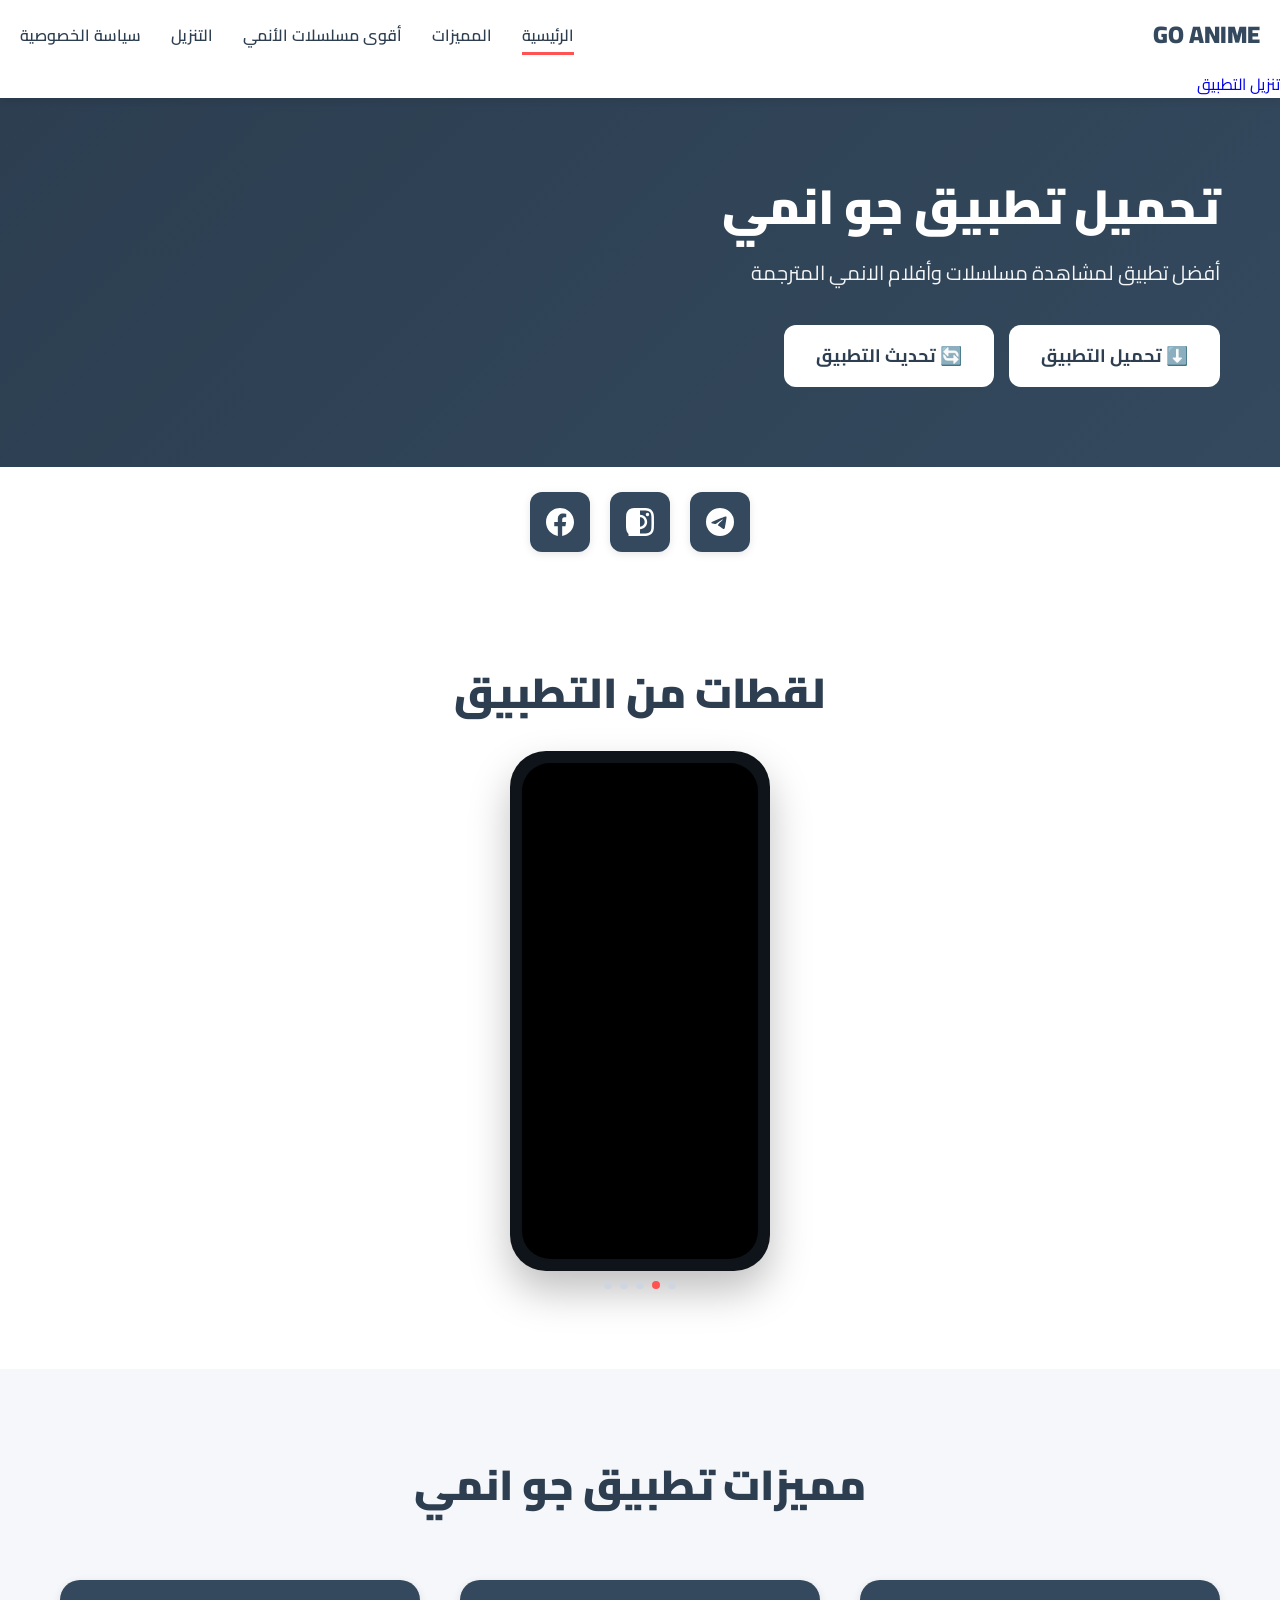
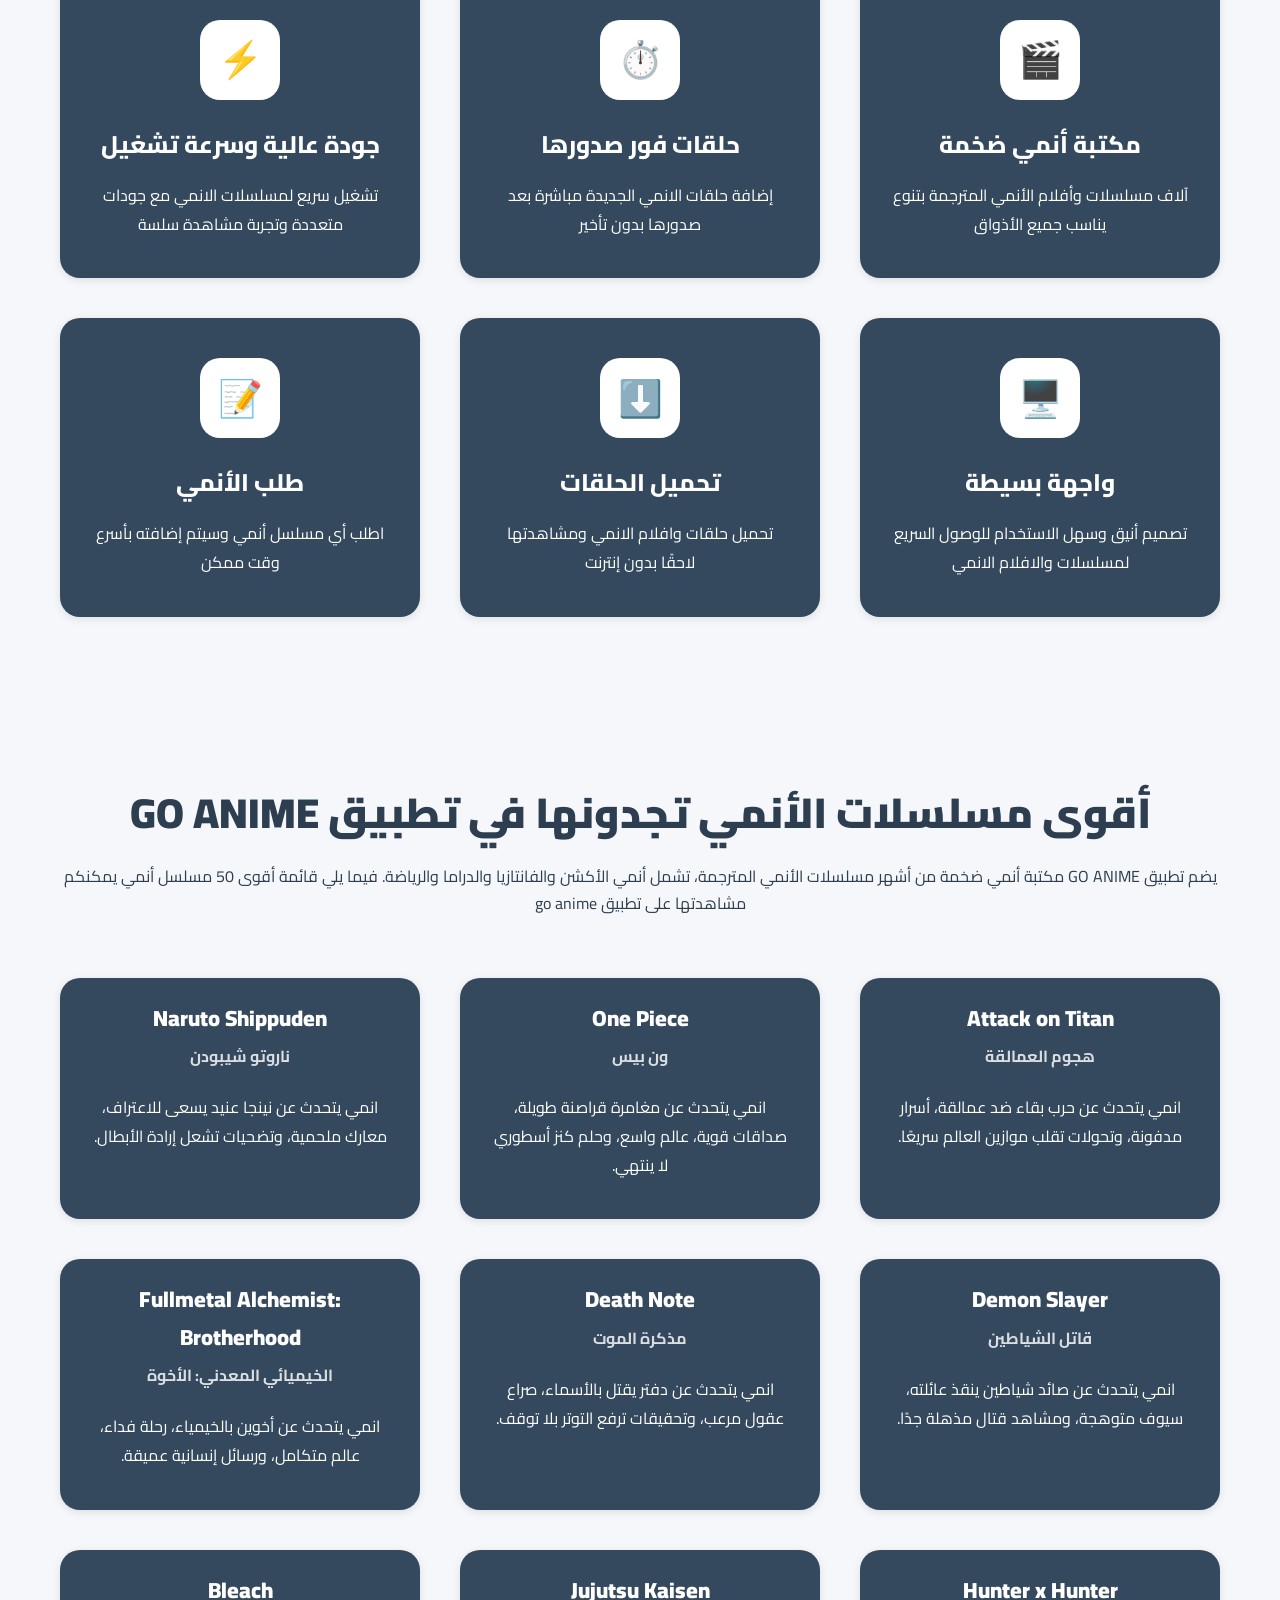
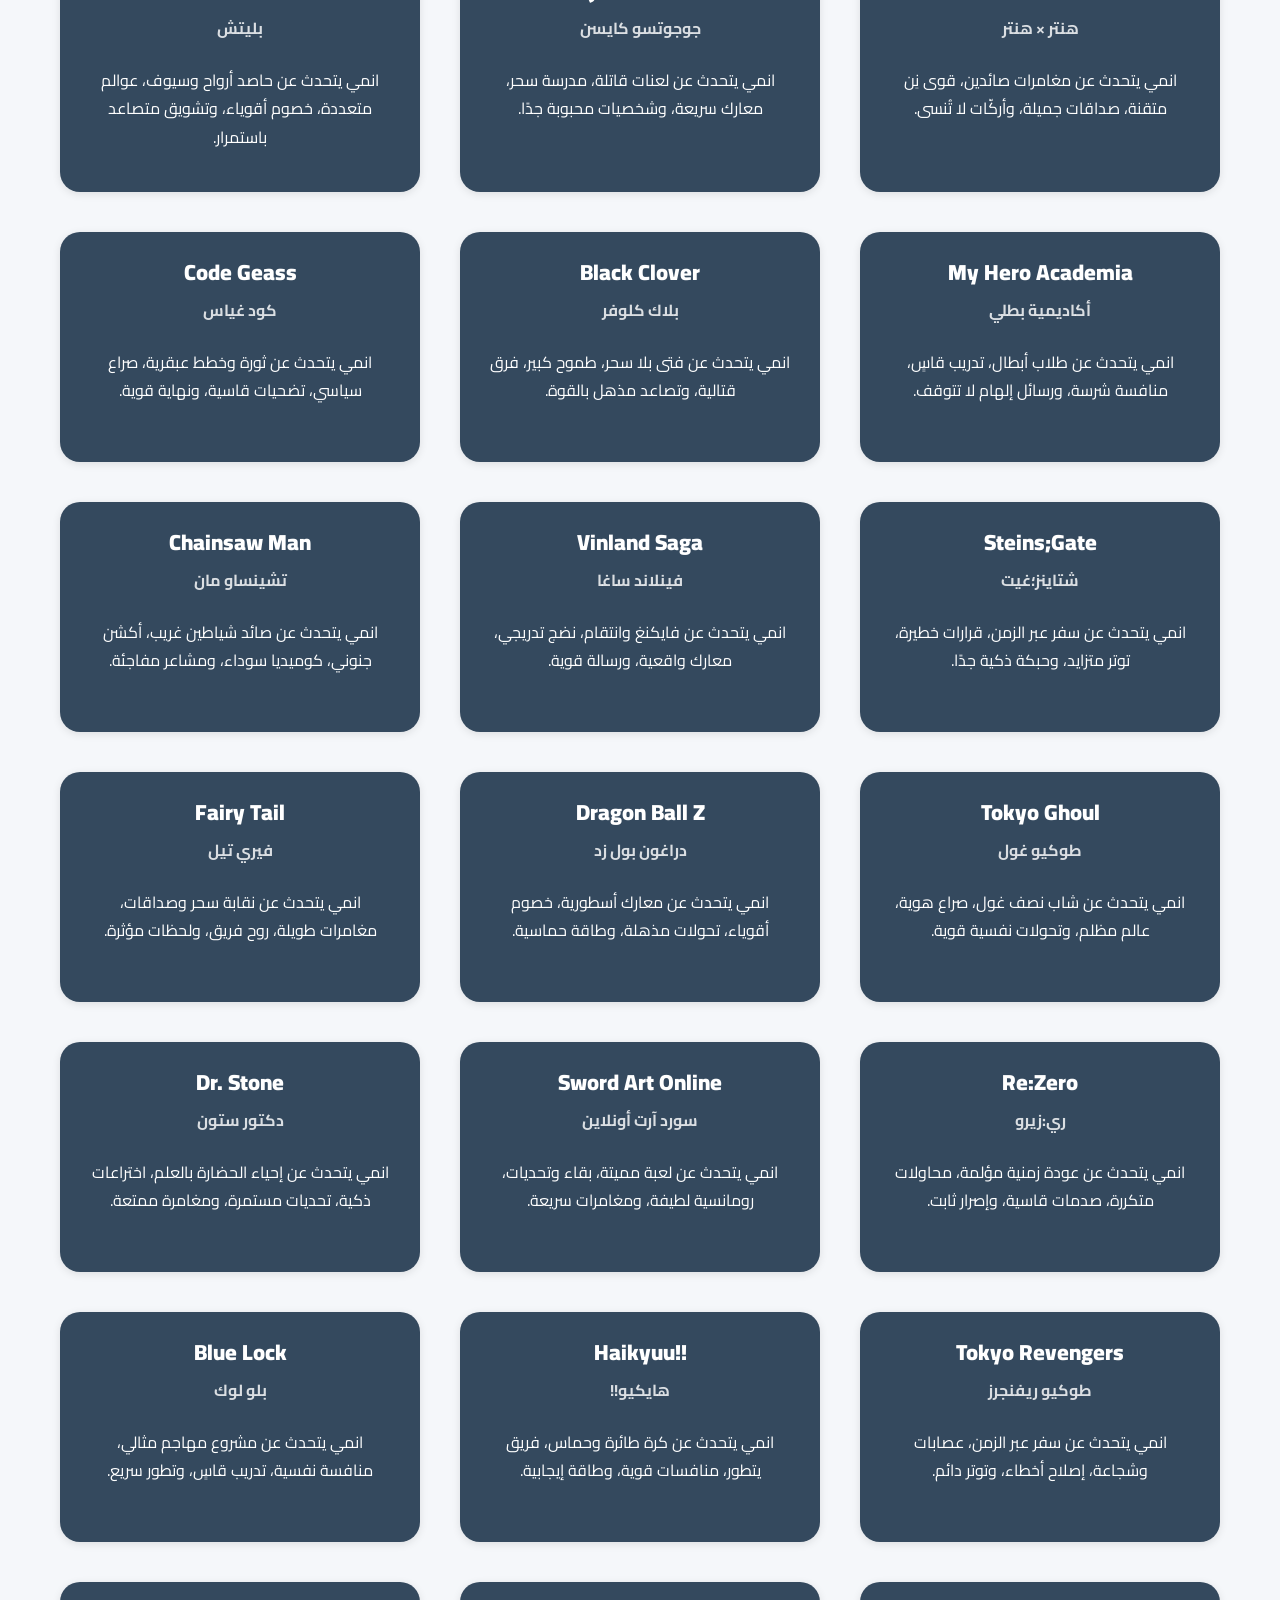
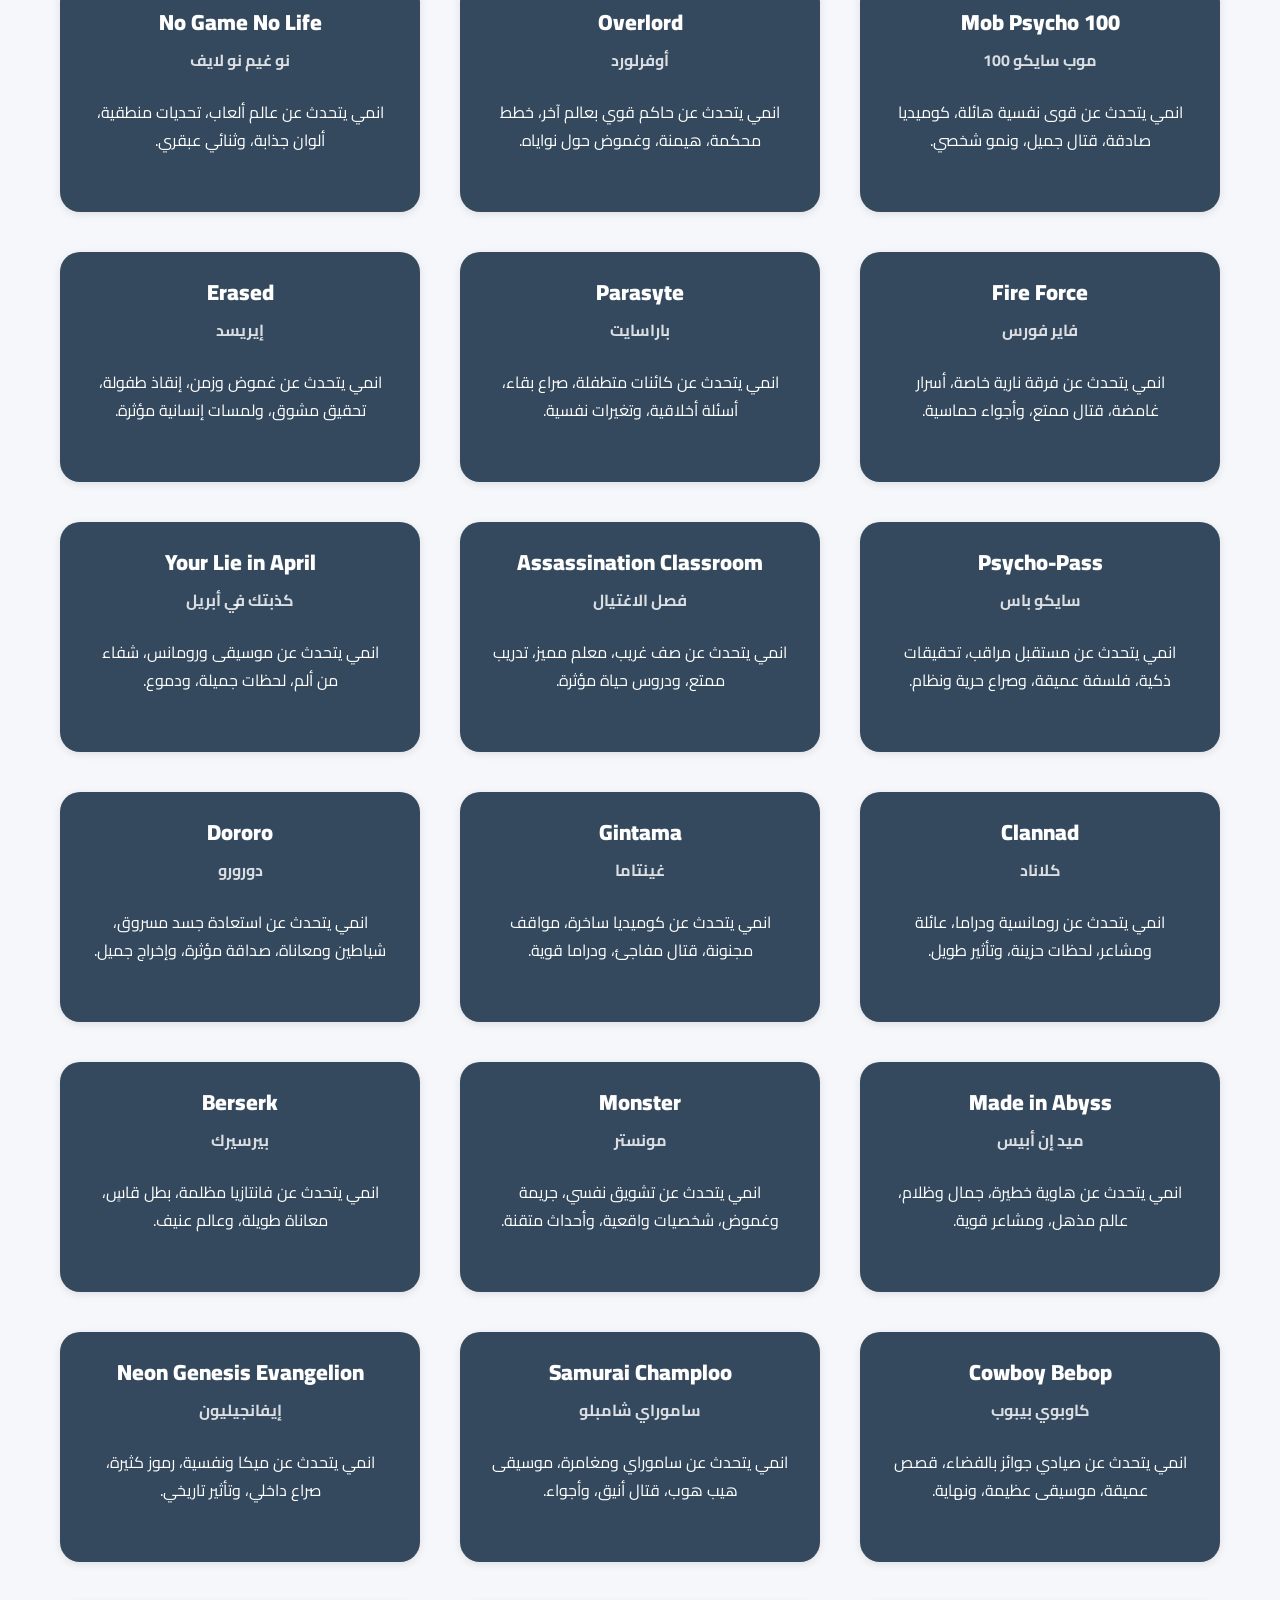
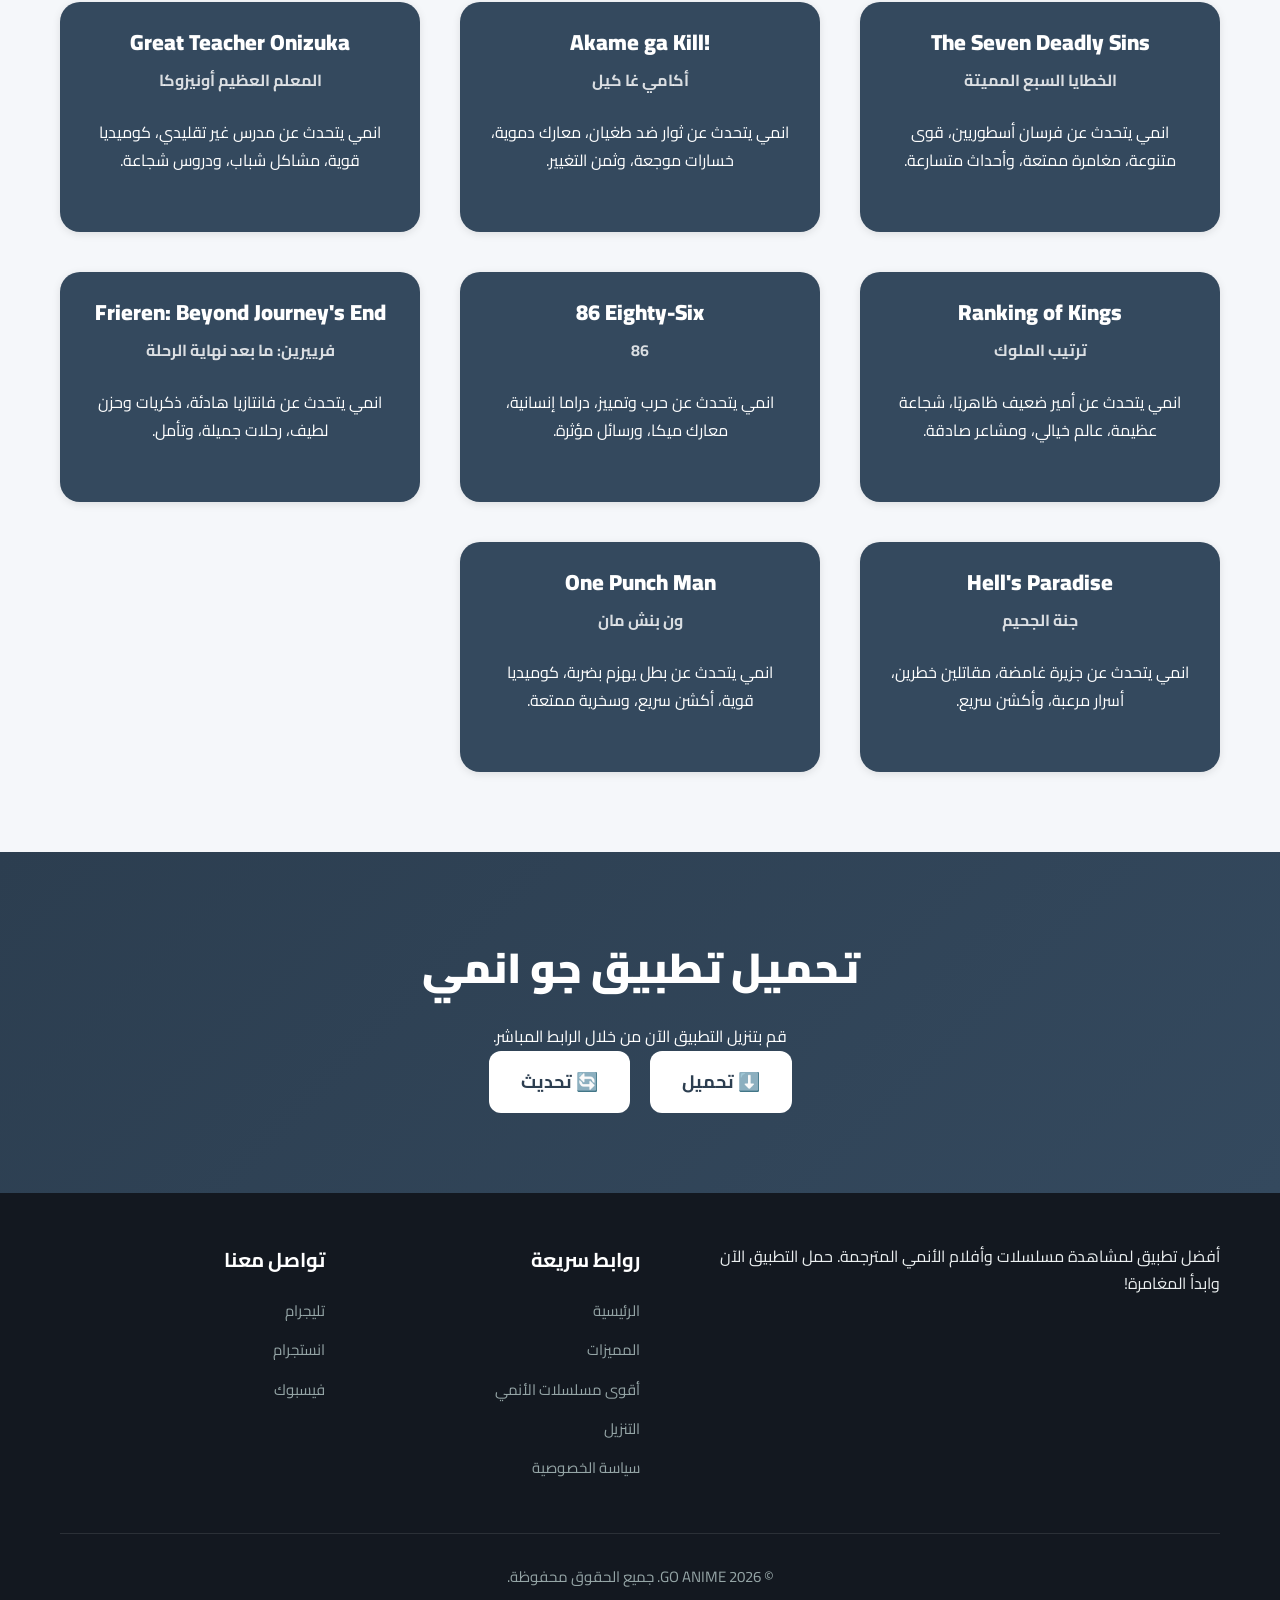
==== download.html @ f460132f "Update download.html" ====
<!DOCTYPE html>
<html lang="ar" dir="rtl">
<head>
<link rel="preload" as="image" href="images/screen-home.jpg" fetchpriority="high">
<meta charset="UTF-8">
<meta name="viewport" content="width=device-width, initial-scale=1.0">


<link rel="preconnect" href="https://www.googletagmanager.com">
<link rel="dns-prefetch" href="//www.googletagmanager.com">
<link rel="preconnect" href="https://www.google-analytics.com">
<link rel="dns-prefetch" href="//www.google-analytics.com">

<!-- Google tag (gtag.js) -->
<script async src="https://www.googletagmanager.com/gtag/js?id=G-4V0BHXEE35"></script>
<script>
  window.dataLayer = window.dataLayer || [];
  function gtag(){dataLayer.push(arguments);}
  gtag('js', new Date());
  gtag('config', 'G-4V0BHXEE35');
</script>

<!-- Primary Meta Tags -->
<title>GO ANIME - تحميل تطبيق جو انمي | أفضل تطبيق لمشاهدة الأنمي المترجم</title>
<meta name="title" content="GO ANIME - تحميل تطبيق جو انمي | أفضل تطبيق لمشاهدة الأنمي المترجم">
<meta name="description" content="حمّل تطبيق جو انمي GO ANIME مجاناً - أفضل تطبيق لمشاهدة مسلسلات وأفلام الأنمي المترجمة بجودة عالية. آلاف الحلقات والأفلام بدون إعلانات مزعجة!">
<meta name="keywords" content="أنمي, جو انمي, GO ANIME, تطبيق أنمي, تحميل انمي, مشاهدة انمي, انمي مترجم, مسلسلات أنمي, أفلام أنمي, anime app, تطبيق مشاهدة الانمي">
<meta name="author" content="GO ANIME">
<meta name="robots" content="index,follow,max-image-preview:large,max-snippet:-1,max-video-preview:-1">
<link rel="canonical" href="https://www.go-anime-app.com/">

<!-- Open Graph / Facebook -->
<meta property="og:type" content="website">
<meta property="og:url" content="https://www.go-anime-app.com/">
<meta property="og:title" content="GO ANIME - تحميل تطبيق جو انمي | أفضل تطبيق لمشاهدة الأنمي المترجم">
<meta property="og:description" content="حمّل تطبيق جو انمي GO ANIME مجاناً - أفضل تطبيق لمشاهدة مسلسلات وأفلام الأنمي المترجمة بجودة عالية">
<meta property="og:image" content="https://www.go-anime-app.com/images/og-image.jpg">
<meta property="og:locale" content="ar_AR">
<meta property="og:site_name" content="GO ANIME">

<!-- Twitter -->
<meta property="twitter:card" content="summary_large_image">
<meta property="twitter:url" content="https://www.go-anime-app.com/">
<meta property="twitter:title" content="GO ANIME - تحميل تطبيق جو انمي">
<meta property="twitter:description" content="حمّل تطبيق جو انمي GO ANIME مجاناً - أفضل تطبيق لمشاهدة مسلسلات وأفلام الأنمي المترجمة">
<meta property="twitter:image" content="https://www.go-anime-app.com/images/twitter-image.jpg">

<!-- Favicon -->
<link rel="icon" type="image/x-icon" href="/favicon.ico">
<link rel="apple-touch-icon" sizes="180x180" href="/apple-touch-icon.png">

<!-- Schema.org markup for Google -->
<script type="application/ld+json">
{
  "@context": "https://schema.org",
  "@type": "MobileApplication",
  "name": "GO ANIME",
  "applicationCategory": "EntertainmentApplication",
  "operatingSystem": "Android",
  "offers": {
    "@type": "Offer",
    "price": "0",
    "priceCurrency": "USD"
  },
  "description": "أفضل تطبيق لمشاهدة مسلسلات وأفلام الأنمي المترجمة بجودة عالية",
  "aggregateRating": {
    "@type": "AggregateRating",
    "ratingValue": "4.8",
    "ratingCount": "15000"
  }
}
</script>

<script type="application/ld+json">
{
  "@context": "https://schema.org",
  "@type": "Organization",
  "name": "GO ANIME",
  "url": "https://www.go-anime-app.com",
  "logo": "https://www.go-anime-app.com/logo.png",
  "sameAs": [
    "https://www.facebook.com/goanimeapp",
    "https://www.instagram.com/goanimeapp",
    "https://t.me/goanimeapp"
  ]
}
</script>

<!-- Google Fonts -->
<link rel="preconnect" href="https://fonts.googleapis.com">
<link rel="preconnect" href="https://fonts.gstatic.com" crossorigin>
<link href="https://fonts.googleapis.com/css2?family=Cairo:wght@400;600;700;800;900&family=Tajawal:wght@400;500;700;800&display=swap" rel="stylesheet">

<style>
* { margin:0; padding:0; box-sizing:border-box; }
body { font-family:'Cairo','Tajawal',sans-serif; line-height:1.7; color:#2C3E50; background:#fff; overflow-x:hidden; }
a { text-decoration:none; }

:root {
  --primary-dark:#2C3E50;
  --accent-color:#FF5252;
  --light-bg:#F5F7FA;
  --text-dark:#2C3E50;
  --text-light:#fff;
  --shadow-sm:0 2px 8px rgba(0,0,0,0.1);
  --shadow-md:0 4px 16px rgba(0,0,0,0.15);
  --feature-gray:#34495E;
  --contact-gray:#34495E;
}

/* Containers */
.container { max-width:1200px; margin:0 auto; padding:0 20px; }

/* Navbar */
.navbar { background:#fff; box-shadow:var(--shadow-sm); position:sticky; top:0; z-index:1000; }
.nav-container { display:flex; justify-content:space-between; align-items:center; padding:15px 20px; }
.logo-text { font-size:24px; font-weight:900; color:#34495E; }
.nav-menu { display:flex; list-style:none; gap:30px; }
.nav-menu a { color:var(--text-dark); font-weight:600; position:relative; }
.nav-menu a::after { content:''; position:absolute; bottom:-5px; left:0; width:0; height:3px; background:var(--accent-color); transition:0.3s; }
.nav-menu a:hover::after, .nav-menu a.active::after { width:100%; }
.menu-toggle { display:none; flex-direction:column; gap:5px; cursor:pointer; }
.menu-toggle span { width:25px; height:3px; background:var(--primary-dark); border-radius:2px; }

/* Hero */
.hero { background:linear-gradient(135deg,#2C3E50 0%,#34495E 100%); color:#fff; padding:80px 0; }
.hero-content { display:grid; grid-template-columns:1fr 1fr; gap:60px; align-items:center; }
.hero-text h1 { font-size:48px; font-weight:900; margin-bottom:20px; line-height:1.2; }
.hero-text p { font-size:20px; margin-bottom:35px; opacity:0.95; }
.hero-buttons { display:flex; gap:15px; flex-wrap:wrap; }
.btn { display:inline-flex; align-items:center; gap:10px; padding:16px 32px; font-size:18px; font-weight:700; border-radius:12px; transition:all 0.3s; cursor:pointer; border:none; }
.btn-primary { background:#fff; color:var(--primary-dark); } 
.btn-primary:hover { transform:translateY(-3px); box-shadow:0 8px 20px rgba(0,0,0,0.2); }
.btn-secondary { background:#fff; color:var(--primary-dark); }
.btn-secondary:hover { transform:translateY(-3px); box-shadow:0 8px 20px rgba(0,0,0,0.2); }

/* Contact Bar Buttons */
.contact-bar { padding:25px 0; text-align:center; }
.contact-links { display:flex; justify-content:center; gap:20px; flex-wrap:wrap; }
.contact-btn {
  display:flex;
  align-items:center;
  justify-content:center;
  padding:15px;
  background: var(--contact-gray);
  border-radius:12px;
  box-shadow: var(--shadow-sm);
  width:60px;
  height:60px;
  transition:all 0.3s;
  border:none;
}
.contact-btn svg {
  width:28px;
  height:28px;
  fill: #fff;
}
.contact-btn:hover {
  transform:translateY(-3px);
  box-shadow: var(--shadow-md);
  opacity:0.9;
}

/* Features */
.features-section { padding:80px 0; background:var(--light-bg); }
.section-title { text-align:center; margin-bottom:60px; }
.section-title h2 { font-size:42px; font-weight:900; color:var(--text-dark); margin-bottom:15px; }
.features-grid { display:grid; grid-template-columns:repeat(auto-fit,minmax(300px,1fr)); gap:40px; }
.feature-card { background:var(--feature-gray); padding:40px 30px; border-radius:20px; text-align:center; box-shadow:var(--shadow-sm); transition:0.4s; cursor:pointer; color:#fff; }
.feature-card:hover { transform:translateY(-10px); box-shadow:0 8px 32px rgba(0,0,0,0.2); }
.feature-icon { width:80px; height:80px; margin:0 auto 25px; background:#fff; border-radius:20px; display:flex; align-items:center; justify-content:center; color:var(--feature-gray); font-size:36px; font-weight:bold; }
.feature-card h3 { font-size:24px; font-weight:800; margin-bottom:15px; }
.feature-card p { font-size:16px; line-height:1.8; }

/* Download Section */
.download-section { padding:80px 0; background:linear-gradient(135deg,#2C3E50 0%,#34495E 100%); color:#fff; text-align:center; }
.download-content h2 { font-size:42px; font-weight:900; margin-bottom:20px; }
.download-buttons { display:flex; justify-content:center; gap:20px; flex-wrap:wrap; }
.download-buttons .btn-primary { background:#fff; color:var(--primary-dark); }
.download-buttons .btn-primary:hover { transform:translateY(-3px); }
.download-buttons .btn-secondary { background:#fff; color:var(--primary-dark); }
.download-buttons .btn-secondary:hover { transform:translateY(-3px); }

/* Privacy Section (kept inside page) */
.privacy-section { padding:80px 0; background:#fff; }
.privacy-wrap { max-width:900px; margin:0 auto; padding:0 20px; }
.privacy-card { background:var(--light-bg); border:1px solid #e7ecf2; padding:22px; border-radius:18px; box-shadow:var(--shadow-sm); }
.privacy-card h2 { font-size:36px; font-weight:900; margin-bottom:10px; color:var(--text-dark); text-align:center; }
.privacy-card .muted { color:#607080; font-size:14px; text-align:center; margin-bottom:18px; }
.privacy-card h3 { font-size:20px; margin:18px 0 8px; }
.privacy-card p, .privacy-card li { font-size:16px; line-height:1.9; }
.privacy-card ul { padding:0 20px; margin:8px 0; }
.privacy-email { color:var(--accent-color); font-weight:700; }
.privacy-cta { display:flex; justify-content:center; margin-top:16px; }
.privacy-cta a { background:#fff; color:var(--primary-dark); border-radius:12px; padding:12px 18px; font-weight:800; box-shadow:var(--shadow-sm); transition:0.3s; }
.privacy-cta a:hover { transform:translateY(-2px); box-shadow:var(--shadow-md); }

/* Footer */
footer { background:#131820; color:#ECF0F1; padding:50px 0 30px; }
.footer-content { display:grid; grid-template-columns:2fr 1fr 1fr; gap:50px; margin-bottom:40px; }
.footer-links h4 { font-size:20px; font-weight:700; margin-bottom:20px; color:#fff; }
.footer-links ul { list-style:none; }
.footer-links ul li { margin-bottom:12px; }
.footer-links ul li a { color:#95A5A6; font-size:15px; transition:0.3s; }
.footer-links ul li a:hover { color:var(--accent-color); padding-right:5px; }
.footer-bottom { text-align:center; padding-top:30px; border-top:1px solid rgba(255,255,255,0.1); color:#95A5A6; font-size:15px; }

/* Responsive */
@media (max-width:968px) { .hero-content { grid-template-columns:1fr; gap:40px; text-align:center; } }
@media (max-width:768px) {
  .menu-toggle { display:flex; }
  .nav-menu { flex-direction:column; max-height:0; overflow:hidden; transition:0.3s; }
  .nav-menu.active { max-height:420px; }
  .nav-menu li { border-bottom:1px solid #E0E4E8; padding:12px 0; }
  .hero-buttons, .download-buttons { flex-direction:column; }
  .btn { width:100%; justify-content:center; }
  .privacy-card h2 { font-size:26px; }
}
@media (max-width:480px) { .hero-text h1 { font-size:28px; } .section-title h2 { font-size:26px; } .feature-card { padding:30px 20px; } }

/* (Kept) screen-card styles - even if unused, per your request not to delete anything */
.screen-card:hover{transform:translateY(-6px);box-shadow:var(--shadow-md);}
.screen-card img{width:100%;display:block;}
.screen-card .cap{padding:8px 10px;font-size:13px;color:#607080;text-align:center;}

/* ===== Screenshots title centered above phone (WEB + MOBILE) ===== */
.screens-section{
  padding:80px 0;
  background:#fff;
}
.screens-header{
  text-align:center;
  margin-bottom:22px;
}
.screens-header h2{
  font-size:42px;
  font-weight:900;
  color:var(--text-dark);
  margin:0;
}
.screens-layout{
  display:flex;
  justify-content:center;
}
@media (max-width:480px){
  .screens-header h2{ font-size:26px; }
}
/* ===== End screenshots title styles ===== */

.phone-wrap{display:flex;justify-content:center;}
.phone{
  width:260px;
  height:520px;
  border-radius:36px;
  background:#0f141a;
  padding:12px;
  box-shadow:0 20px 40px rgba(0,0,0,.25);
}
.phone-screen{
  width:100%;
  height:100%;
  border-radius:28px;
  overflow:hidden;
  background:#000;
}
.phone-screen img{
  width:100%;
  height:100%;
  object-fit:cover;
  transition:opacity .25s ease;
}

.phone-dots{
  display:flex;
  justify-content:center;
  gap:8px;
  margin-top:10px;
}
.phone-dots span{
  width:8px;height:8px;border-radius:50%;
  background:#cfd6df;
}
.phone-dots span.active{background:var(--accent-color);}

@media(max-width:900px){
  .screens-layout{grid-template-columns:1fr;}
  .phone{margin-top:25px;}
}
/* ===== Top Anime Section (Grid + SEO cards) ===== */
.anime-grid{
  display:grid;
  grid-template-columns:repeat(auto-fit,minmax(300px,1fr));
  gap:40px;
}
.anime-title{ margin:0 0 10px; }
.anime-title .en{
  display:block;
  font-size:22px;
  font-weight:900;
  margin-bottom:6px;
  direction:ltr;
  unicode-bidi:bidi-override;
}
.anime-title .ar{
  display:block;
  font-size:16px;
  font-weight:700;
  color:rgba(255,255,255,0.82);
}

/* Hide icons in Top Anime cards (keep HTML clean) */
#top-anime .feature-icon{ display:none !important; }

/* Equal height cards for professional grid */
#top-anime .feature-card{
  display:flex;
  flex-direction:column;
  min-height:230px;
  padding-top:22px;
}

/* Keep description aligned */
#top-anime .feature-card p{
  margin-top:8px;
  flex-grow:1;
  display:-webkit-box;
  -webkit-line-clamp:3;
  -webkit-box-orient:vertical;
  overflow:hidden;
}
/* ===== End Top Anime Section ===== */
</style>

<!-- STEP5_BREADCRUMB -->
<script type="application/ld+json">
{
  "@context": "https://schema.org",
  "@type": "BreadcrumbList",
  "itemListElement": [
    {
      "@type": "ListItem",
      "position": 1,
      "name": "الرئيسية",
      "item": "https://www.go-anime-app.com/"
    }
  ]
}
</script>


<script type="application/ld+json">
{
  "@context": "https://schema.org",
  "@type": "FAQPage",
  "mainEntity": [
    {
      "@type": "Question",
      "name": "هل التطبيق مجاني؟",
      "acceptedAnswer": { "@type": "Answer", "text": "نعم، التطبيق متاح للاستخدام مجانًا، وقد يتم توفير مزايا إضافية مستقبلاً." }
    },
    {
      "@type": "Question",
      "name": "هل المحتوى مترجم للعربية؟",
      "acceptedAnswer": { "@type": "Answer", "text": "نعم، نوفر أنميات مترجمة للعربية مع تحديثات مستمرة." }
    },
    {
      "@type": "Question",
      "name": "كيف أحمل التطبيق بأمان؟",
      "acceptedAnswer": { "@type": "Answer", "text": "استخدم زر التحميل في صفحة التنزيل الرسمية فقط لتجنب الروابط غير الموثوقة." }
    },
    {
      "@type": "Question",
      "name": "هل يعمل التطبيق على جميع أجهزة أندرويد؟",
      "acceptedAnswer": { "@type": "Answer", "text": "يعمل على معظم أجهزة أندرويد الحديثة. إذا واجهت مشكلة، راجع صفحة تعليمات الاستخدام." }
    },
    {
      "@type": "Question",
      "name": "كيف أتواصل للدعم أو الإبلاغ عن مشكلة؟",
      "acceptedAnswer": { "@type": "Answer", "text": "يمكنك التواصل معنا عبر القنوات الرسمية (مثل تيليجرام) الموجودة في الموقع." }
    }
  ]
}
</script>

</head>
<body>

<!-- Navbar -->
<nav class="navbar">
  <div class="nav-container">
    <a href="#" class="logo"><span class="logo-text">GO ANIME</span></a>
    <ul class="nav-menu" id="navMenu">
      <li><a href="#home" class="active">الرئيسية</a></li>
      <li><a href="#features">المميزات</a></li>
      <li><a href="#top-anime">أقوى مسلسلات الأنمي</a></li>
      <li><a href="/download.html">التنزيل</a></li>
      <!-- GOLDEN SOLUTION: link to standalone page -->
      <li><a href="/privacy-policy.html">سياسة الخصوصية</a></li>
    </ul>
    <div class="menu-toggle" onclick="toggleMenu()"><span></span><span></span><span></span></div>
  </div>

<a href="/download.html">تنزيل التطبيق</a>
</nav>

<!-- Hero -->
<section class="hero" id="home">
  <div class="container">
    <div class="hero-content">
      <div class="hero-text">
        <h1>تحميل تطبيق جو انمي</h1>
        <p>أفضل تطبيق لمشاهدة مسلسلات وأفلام الانمي المترجمة</p>
        <div class="hero-buttons">
          <a href="https://www.xgtimayfsa.com/download/go_anime_v1.apk" class="btn btn-primary">⬇️ تحميل التطبيق</a>
          <a href="https://www.xgtimayfsa.com/download/go_anime_v1.apk" class="btn btn-secondary">🔄 تحديث التطبيق</a>
        </div>
      </div>
    </div>
  </div>
</section>

<!-- Contact Bar -->
<section class="contact-bar">
  <div class="container">
    <div class="contact-links">
      <a href="https://t.me/goanimeapp" target="_blank" class="contact-btn" aria-label="Telegram">
        <svg xmlns="http://www.w3.org/2000/svg" viewBox="0 0 24 24">
          <path d="M11.944 0A12 12 0 0 0 0 12a12 12 0 0 0 12 12 12 12 0 0 0 12-12A12 12 0 0 0 12 0a12 12 0 0 0-.056 0zm4.962 7.224c.1-.002.321.023.465.14a.506.506 0 0 1 .171.325c.016.093.036.306.02.472-.18 1.898-.962 6.502-1.36 8.627-.168.9-.499 1.201-.82 1.23-.696.065-1.225-.46-1.9-.902-1.056-.693-1.653-1.124-2.678-1.8-1.185-.78-.417-1.21.258-1.91.177-.184 3.247-2.977 3.307-3.23.007-.032.014-.15-.056-.212s-.174-.041-.249-.024c-.106.024-1.793 1.14-5.061 3.345-.48.33-.913.49-1.302.48-.428-.008-1.252-.241-1.865-.44-.752-.245-1.349-.374-1.297-.789.027-.216.325-.437.893-.663 3.498-1.524 5.83-2.529 6.998-3.014 3.332-1.386 4.025-1.627 4.476-1.635z"/>
        </svg>
      </a>
      <a href="https://www.instagram.com/goanimeapp" target="_blank" class="contact-btn" aria-label="Instagram">
        <svg xmlns="http://www.w3.org/2000/svg" viewBox="0 0 24 24">
          <path d="M12 2.163c3.204 0 3.584.012 4.85.07 3.252.148 4.771 1.691 4.919 4.919.058 1.265.069 1.645.069 4.849 0 3.205-.012 3.584-.069 4.849-.149 3.225-1.664 4.771-4.919 4.919-1.266.058-1.644.07-4.85.07-3.204 0-3.584-.012-4.849-.07-3.26-.149-4.771-1.699-4.919-4.92-.058 1.265-.07 1.644-.07 4.849 0 3.204.013 3.583.07 4.849.149 3.227 1.664 4.771 4.919 4.919 1.266-.057 1.645-.069 4.849-.069zm0-2.163c-3.259 0-3.667.014-4.947.072-4.358.2-6.78 2.618-6.98 6.98-.059 1.281-.073 1.689-.073 4.948 0 3.259.014 3.668.072 4.948.2 4.358 2.618 6.78 6.98 6.98 1.281.058 1.689.072 4.948.072 3.259 0 3.668-.014 4.948-.072 4.354-.2 6.782-2.618 6.979-6.98.059-1.28.073-1.689.073-4.948 0-3.259-.014-3.667-.072-4.947-.196-4.354-2.617-6.78-6.979-6.98-1.281-.059-1.69-.073-4.949-.073zm0 5.838c-3.403 0-6.162 2.759-6.162 6.162s2.759 6.163 6.162 6.163 6.162-2.759 6.162-6.163c0-3.403-2.759-6.162-6.162-6.162zm0 10.162c-2.209 0-4-1.79-4-4 0-2.209 1.791-4 4-4s4 1.791 4 4c0 2.21-1.791 4-4 4zm6.406-11.845c-.796 0-1.441.645-1.441 1.44s.645 1.44 1.441 1.44c.795 0 1.439-.645 1.439-1.44s-.644-1.44-1.439-1.44z"/>
        </svg>
      </a>
      <a href="https://www.facebook.com/goanimeapp" target="_blank" class="contact-btn" aria-label="Facebook">
        <svg xmlns="http://www.w3.org/2000/svg" viewBox="0 0 24 24">
          <path d="M24 12.073c0-6.627-5.373-12-12-12s-12 5.373-12 12c0 5.99 4.388 10.954 10.125 11.854v-8.385H7.078v-3.47h3.047V9.43c0-3.007 1.792-4.669 4.533-4.669 1.312 0 2.686.235 2.686.235v2.953H15.83c-1.491 0-1.956.925-1.956 1.874v2.25h3.328l-.532 3.47h-2.796v8.385C19.612 23.027 24 18.062 24 12.073z"/>
        </svg>
      </a>
    </div>
  </div>
</section>

<!-- App Screenshots (NEW) -->
<section class="screens-section" id="screens">
  <div class="container">
    <div class="screens-header">
      <h2>لقطات من التطبيق</h2>
    </div>

    <div class="screens-layout">

      <!-- Right: Phone Mockup -->
      <div class="phone-wrap">
        <div>
          <div class="phone" aria-label="عرض لقطات التطبيق داخل إطار هاتف">
            <div class="phone-screen">
              <!-- Performance: lazy + async decode (no visual change) -->
              <img id="phoneShot" loading="eager" decoding="async" src="images/screen-home.jpg" alt="لقطة التطبيق داخل إطار هاتف" fetchpriority="high">
            </div>
          </div>

          <div class="phone-dots" aria-hidden="true">
            <span class="active"></span><span></span><span></span><span></span><span></span>
          </div>
        </div>
      </div>

    </div>
  </div>
</section>

<!-- Features -->
<section class="features-section" id="features">
  <div class="container">
    <div class="section-title"><h2>مميزات تطبيق جو انمي</h2></div>
    <div class="features-grid">
      <div class="feature-card"><div class="feature-icon">🎬</div><h3>مكتبة أنمي ضخمة</h3><p>آلاف مسلسلات وأفلام الأنمي المترجمة بتنوع يناسب جميع الأذواق</p></div>
      <div class="feature-card"><div class="feature-icon">⏱️</div><h3>حلقات فور صدورها</h3><p>إضافة حلقات الانمي الجديدة مباشرة بعد صدورها بدون تأخير</p></div>
      <div class="feature-card"><div class="feature-icon">⚡</div><h3>جودة عالية وسرعة تشغيل</h3><p>تشغيل سريع لمسلسلات الانمي مع جودات متعددة وتجربة مشاهدة سلسة</p></div>
      <div class="feature-card"><div class="feature-icon">🖥️</div><h3>واجهة بسيطة</h3><p>تصميم أنيق وسهل الاستخدام للوصول السريع لمسلسلات والافلام الانمي</p></div>
      <div class="feature-card"><div class="feature-icon">⬇️</div><h3>تحميل الحلقات</h3><p>تحميل حلقات وافلام الانمي ومشاهدتها لاحقًا بدون إنترنت</p></div>
      <div class="feature-card"><div class="feature-icon">📝</div><h3>طلب الأنمي</h3><p>اطلب أي مسلسل أنمي وسيتم إضافته بأسرع وقت ممكن</p></div>
    </div>
  </div>
</section>

<!-- ✅ Top 50 Anime Section (Series ONLY) -->
<section class="features-section" id="top-anime">
  <div class="container">
    <div class="section-title">
      <h2>أقوى مسلسلات الأنمي تجدونها في تطبيق GO ANIME</h2>
      <p>
        يضم تطبيق GO ANIME مكتبة أنمي ضخمة من أشهر مسلسلات الأنمي المترجمة، تشمل أنمي الأكشن والفانتازيا والدراما والرياضة.
        فيما يلي قائمة أقوى 50 مسلسل أنمي يمكنكم مشاهدتها على تطبيق go anime
      </p>
    </div>

    <div class="anime-grid">
      <div class="feature-card"><div class="feature-icon">📺</div>
        <h3 class="anime-title"><span class="en">Attack on Titan</span><span class="ar">هجوم العمالقة</span></h3>
        <p>انمي يتحدث عن حرب بقاء ضد عمالقة، أسرار مدفونة، وتحولات تقلب موازين العالم سريعًا.</p>
      </div>
      <div class="feature-card"><div class="feature-icon">🎬</div>
        <h3 class="anime-title"><span class="en">One Piece</span><span class="ar">ون بيس</span></h3>
        <p>انمي يتحدث عن مغامرة قراصنة طويلة، صداقات قوية، عالم واسع، وحلم كنز أسطوري لا ينتهي.</p>
      </div>
      <div class="feature-card"><div class="feature-icon">⚔️</div>
        <h3 class="anime-title"><span class="en">Naruto Shippuden</span><span class="ar">ناروتو شيبودن</span></h3>
        <p>انمي يتحدث عن نينجا عنيد يسعى للاعتراف، معارك ملحمية، وتضحيات تشعل إرادة الأبطال.</p>
      </div>
      <div class="feature-card"><div class="feature-icon">🏴‍☠️</div>
        <h3 class="anime-title"><span class="en">Demon Slayer</span><span class="ar">قاتل الشياطين</span></h3>
        <p>انمي يتحدث عن صائد شياطين ينقذ عائلته، سيوف متوهجة، ومشاهد قتال مذهلة جدًا.</p>
      </div>
      <div class="feature-card"><div class="feature-icon">🥷</div>
        <h3 class="anime-title"><span class="en">Death Note</span><span class="ar">مذكرة الموت</span></h3>
        <p>انمي يتحدث عن دفتر يقتل بالأسماء، صراع عقول مرعب، وتحقيقات ترفع التوتر بلا توقف.</p>
      </div>
      <div class="feature-card"><div class="feature-icon">🔥</div>
        <h3 class="anime-title"><span class="en">Fullmetal Alchemist: Brotherhood</span><span class="ar">الخيميائي المعدني: الأخوة</span></h3>
        <p>انمي يتحدث عن أخوين بالخيمياء، رحلة فداء، عالم متكامل، ورسائل إنسانية عميقة.</p>
      </div>
      <div class="feature-card"><div class="feature-icon">🧠</div>
        <h3 class="anime-title"><span class="en">Hunter x Hunter</span><span class="ar">هنتر × هنتر</span></h3>
        <p>انمي يتحدث عن مغامرات صائدين، قوى نِن متقنة، صداقات جميلة، وأركّات لا تُنسى.</p>
      </div>
      <div class="feature-card"><div class="feature-icon">🌀</div>
        <h3 class="anime-title"><span class="en">Jujutsu Kaisen</span><span class="ar">جوجوتسو كايسن</span></h3>
        <p>انمي يتحدث عن لعنات قاتلة، مدرسة سحر، معارك سريعة، وشخصيات محبوبة جدًا.</p>
      </div>
      <div class="feature-card"><div class="feature-icon">👑</div>
        <h3 class="anime-title"><span class="en">Bleach</span><span class="ar">بليتش</span></h3>
        <p>انمي يتحدث عن حاصد أرواح وسيوف، عوالم متعددة، خصوم أقوياء، وتشويق متصاعد باستمرار.</p>
      </div>
      <div class="feature-card"><div class="feature-icon">⚡</div>
        <h3 class="anime-title"><span class="en">My Hero Academia</span><span class="ar">أكاديمية بطلي</span></h3>
        <p>انمي يتحدث عن طلاب أبطال، تدريب قاسٍ، منافسة شرسة، ورسائل إلهام لا تتوقف.</p>
      </div>
      <div class="feature-card"><div class="feature-icon">📺</div>
        <h3 class="anime-title"><span class="en">Black Clover</span><span class="ar">بلاك كلوفر</span></h3>
        <p>انمي يتحدث عن فتى بلا سحر، طموح كبير، فرق قتالية، وتصاعد مذهل بالقوة.</p>
      </div>
      <div class="feature-card"><div class="feature-icon">🎬</div>
        <h3 class="anime-title"><span class="en">Code Geass</span><span class="ar">كود غياس</span></h3>
        <p>انمي يتحدث عن ثورة وخطط عبقرية، صراع سياسي، تضحيات قاسية، ونهاية قوية.</p>
      </div>
      <div class="feature-card"><div class="feature-icon">⚔️</div>
        <h3 class="anime-title"><span class="en">Steins;Gate</span><span class="ar">شتاينز؛غيت</span></h3>
        <p>انمي يتحدث عن سفر عبر الزمن، قرارات خطيرة، توتر متزايد، وحبكة ذكية جدًا.</p>
      </div>
      <div class="feature-card"><div class="feature-icon">🏴‍☠️</div>
        <h3 class="anime-title"><span class="en">Vinland Saga</span><span class="ar">فينلاند ساغا</span></h3>
        <p>انمي يتحدث عن فايكنغ وانتقام، نضج تدريجي، معارك واقعية، ورسالة قوية.</p>
      </div>
      <div class="feature-card"><div class="feature-icon">🥷</div>
        <h3 class="anime-title"><span class="en">Chainsaw Man</span><span class="ar">تشينساو مان</span></h3>
        <p>انمي يتحدث عن صائد شياطين غريب، أكشن جنوني، كوميديا سوداء، ومشاعر مفاجئة.</p>
      </div>
      <div class="feature-card"><div class="feature-icon">🔥</div>
        <h3 class="anime-title"><span class="en">Tokyo Ghoul</span><span class="ar">طوكيو غول</span></h3>
        <p>انمي يتحدث عن شاب نصف غول، صراع هوية، عالم مظلم، وتحولات نفسية قوية.</p>
      </div>
      <div class="feature-card"><div class="feature-icon">🧠</div>
        <h3 class="anime-title"><span class="en">Dragon Ball Z</span><span class="ar">دراغون بول زد</span></h3>
        <p>انمي يتحدث عن معارك أسطورية، خصوم أقوياء، تحولات مذهلة، وطاقة حماسية.</p>
      </div>
      <div class="feature-card"><div class="feature-icon">🌀</div>
        <h3 class="anime-title"><span class="en">Fairy Tail</span><span class="ar">فيري تيل</span></h3>
        <p>انمي يتحدث عن نقابة سحر وصداقات، مغامرات طويلة، روح فريق، ولحظات مؤثرة.</p>
      </div>
      <div class="feature-card"><div class="feature-icon">👑</div>
        <h3 class="anime-title"><span class="en">Re:Zero</span><span class="ar">ري:زيرو</span></h3>
        <p>انمي يتحدث عن عودة زمنية مؤلمة، محاولات متكررة، صدمات قاسية، وإصرار ثابت.</p>
      </div>
      <div class="feature-card"><div class="feature-icon">⚡</div>
        <h3 class="anime-title"><span class="en">Sword Art Online</span><span class="ar">سورد آرت أونلاين</span></h3>
        <p>انمي يتحدث عن لعبة مميتة، بقاء وتحديات، رومانسية لطيفة، ومغامرات سريعة.</p>
      </div>
      <div class="feature-card"><div class="feature-icon">📺</div>
        <h3 class="anime-title"><span class="en">Dr. Stone</span><span class="ar">دكتور ستون</span></h3>
        <p>انمي يتحدث عن إحياء الحضارة بالعلم، اختراعات ذكية، تحديات مستمرة، ومغامرة ممتعة.</p>
      </div>
      <div class="feature-card"><div class="feature-icon">🎬</div>
        <h3 class="anime-title"><span class="en">Tokyo Revengers</span><span class="ar">طوكيو ريفنجرز</span></h3>
        <p>انمي يتحدث عن سفر عبر الزمن، عصابات وشجاعة، إصلاح أخطاء، وتوتر دائم.</p>
      </div>
      <div class="feature-card"><div class="feature-icon">⚔️</div>
        <h3 class="anime-title"><span class="en">Haikyuu!!</span><span class="ar">هايكيو!!</span></h3>
        <p>انمي يتحدث عن كرة طائرة وحماس، فريق يتطور، منافسات قوية، وطاقة إيجابية.</p>
      </div>
      <div class="feature-card"><div class="feature-icon">🏴‍☠️</div>
        <h3 class="anime-title"><span class="en">Blue Lock</span><span class="ar">بلو لوك</span></h3>
        <p>انمي يتحدث عن مشروع مهاجم مثالي، منافسة نفسية، تدريب قاسٍ، وتطور سريع.</p>
      </div>
      <div class="feature-card"><div class="feature-icon">🥷</div>
        <h3 class="anime-title"><span class="en">Mob Psycho 100</span><span class="ar">موب سايكو 100</span></h3>
        <p>انمي يتحدث عن قوى نفسية هائلة، كوميديا صادقة، قتال جميل، ونمو شخصي.</p>
      </div>
      <div class="feature-card"><div class="feature-icon">🔥</div>
        <h3 class="anime-title"><span class="en">Overlord</span><span class="ar">أوفرلورد</span></h3>
        <p>انمي يتحدث عن حاكم قوي بعالم آخر، خطط محكمة، هيمنة، وغموض حول نواياه.</p>
      </div>
      <div class="feature-card"><div class="feature-icon">🧠</div>
        <h3 class="anime-title"><span class="en">No Game No Life</span><span class="ar">نو غيم نو لايف</span></h3>
        <p>انمي يتحدث عن عالم ألعاب، تحديات منطقية، ألوان جذابة، وثنائي عبقري.</p>
      </div>
      <div class="feature-card"><div class="feature-icon">🌀</div>
        <h3 class="anime-title"><span class="en">Fire Force</span><span class="ar">فاير فورس</span></h3>
        <p>انمي يتحدث عن فرقة نارية خاصة، أسرار غامضة، قتال ممتع، وأجواء حماسية.</p>
      </div>
      <div class="feature-card"><div class="feature-icon">👑</div>
        <h3 class="anime-title"><span class="en">Parasyte</span><span class="ar">باراسايت</span></h3>
        <p>انمي يتحدث عن كائنات متطفلة، صراع بقاء، أسئلة أخلاقية، وتغيرات نفسية.</p>
      </div>
      <div class="feature-card"><div class="feature-icon">⚡</div>
        <h3 class="anime-title"><span class="en">Erased</span><span class="ar">إيريسد</span></h3>
        <p>انمي يتحدث عن غموض وزمن، إنقاذ طفولة، تحقيق مشوق، ولمسات إنسانية مؤثرة.</p>
      </div>
      <div class="feature-card"><div class="feature-icon">📺</div>
        <h3 class="anime-title"><span class="en">Psycho-Pass</span><span class="ar">سايكو باس</span></h3>
        <p>انمي يتحدث عن مستقبل مراقب، تحقيقات ذكية، فلسفة عميقة، وصراع حرية ونظام.</p>
      </div>
      <div class="feature-card"><div class="feature-icon">🎬</div>
        <h3 class="anime-title"><span class="en">Assassination Classroom</span><span class="ar">فصل الاغتيال</span></h3>
        <p>انمي يتحدث عن صف غريب، معلم مميز، تدريب ممتع، ودروس حياة مؤثرة.</p>
      </div>
      <div class="feature-card"><div class="feature-icon">⚔️</div>
        <h3 class="anime-title"><span class="en">Your Lie in April</span><span class="ar">كذبتك في أبريل</span></h3>
        <p>انمي يتحدث عن موسيقى ورومانس، شفاء من ألم، لحظات جميلة، ودموع.</p>
      </div>
      <div class="feature-card"><div class="feature-icon">🏴‍☠️</div>
        <h3 class="anime-title"><span class="en">Clannad</span><span class="ar">كلاناد</span></h3>
        <p>انمي يتحدث عن رومانسية ودراما، عائلة ومشاعر، لحظات حزينة، وتأثير طويل.</p>
      </div>
      <div class="feature-card"><div class="feature-icon">🥷</div>
        <h3 class="anime-title"><span class="en">Gintama</span><span class="ar">غينتاما</span></h3>
        <p>انمي يتحدث عن كوميديا ساخرة، مواقف مجنونة، قتال مفاجئ، ودراما قوية.</p>
      </div>
      <div class="feature-card"><div class="feature-icon">🔥</div>
        <h3 class="anime-title"><span class="en">Dororo</span><span class="ar">دورورو</span></h3>
        <p>انمي يتحدث عن استعادة جسد مسروق، شياطين ومعاناة، صداقة مؤثرة، وإخراج جميل.</p>
      </div>
      <div class="feature-card"><div class="feature-icon">🧠</div>
        <h3 class="anime-title"><span class="en">Made in Abyss</span><span class="ar">ميد إن أبيس</span></h3>
        <p>انمي يتحدث عن هاوية خطيرة، جمال وظلام، عالم مذهل، ومشاعر قوية.</p>
      </div>
      <div class="feature-card"><div class="feature-icon">🌀</div>
        <h3 class="anime-title"><span class="en">Monster</span><span class="ar">مونستر</span></h3>
        <p>انمي يتحدث عن تشويق نفسي، جريمة وغموض، شخصيات واقعية، وأحداث متقنة.</p>
      </div>
      <div class="feature-card"><div class="feature-icon">👑</div>
        <h3 class="anime-title"><span class="en">Berserk</span><span class="ar">بيرسيرك</span></h3>
        <p>انمي يتحدث عن فانتازيا مظلمة، بطل قاسٍ، معاناة طويلة، وعالم عنيف.</p>
      </div>
      <div class="feature-card"><div class="feature-icon">⚡</div>
        <h3 class="anime-title"><span class="en">Cowboy Bebop</span><span class="ar">كاوبوي بيبوب</span></h3>
        <p>انمي يتحدث عن صيادي جوائز بالفضاء، قصص عميقة، موسيقى عظيمة، ونهاية.</p>
      </div>
      <div class="feature-card"><div class="feature-icon">📺</div>
        <h3 class="anime-title"><span class="en">Samurai Champloo</span><span class="ar">ساموراي شامبلو</span></h3>
        <p>انمي يتحدث عن ساموراي ومغامرة، موسيقى هيب هوب، قتال أنيق، وأجواء.</p>
      </div>
      <div class="feature-card"><div class="feature-icon">🎬</div>
        <h3 class="anime-title"><span class="en">Neon Genesis Evangelion</span><span class="ar">إيفانجيليون</span></h3>
        <p>انمي يتحدث عن ميكا ونفسية، رموز كثيرة، صراع داخلي، وتأثير تاريخي.</p>
      </div>
      <div class="feature-card"><div class="feature-icon">⚔️</div>
        <h3 class="anime-title"><span class="en">The Seven Deadly Sins</span><span class="ar">الخطايا السبع المميتة</span></h3>
        <p>انمي يتحدث عن فرسان أسطوريين، قوى متنوعة، مغامرة ممتعة، وأحداث متسارعة.</p>
      </div>
      <div class="feature-card"><div class="feature-icon">🏴‍☠️</div>
        <h3 class="anime-title"><span class="en">Akame ga Kill!</span><span class="ar">أكامي غا كيل</span></h3>
        <p>انمي يتحدث عن ثوار ضد طغيان، معارك دموية، خسارات موجعة، وثمن التغيير.</p>
      </div>
      <div class="feature-card"><div class="feature-icon">🥷</div>
        <h3 class="anime-title"><span class="en">Great Teacher Onizuka</span><span class="ar">المعلم العظيم أونيزوكا</span></h3>
        <p>انمي يتحدث عن مدرس غير تقليدي، كوميديا قوية، مشاكل شباب، ودروس شجاعة.</p>
      </div>
      <div class="feature-card"><div class="feature-icon">🔥</div>
        <h3 class="anime-title"><span class="en">Ranking of Kings</span><span class="ar">ترتيب الملوك</span></h3>
        <p>انمي يتحدث عن أمير ضعيف ظاهريًا، شجاعة عظيمة، عالم خيالي، ومشاعر صادقة.</p>
      </div>
      <div class="feature-card"><div class="feature-icon">🧠</div>
        <h3 class="anime-title"><span class="en">86 Eighty-Six</span><span class="ar">86</span></h3>
        <p>انمي يتحدث عن حرب وتمييز، دراما إنسانية، معارك ميكا، ورسائل مؤثرة.</p>
      </div>
      <div class="feature-card"><div class="feature-icon">🌀</div>
        <h3 class="anime-title"><span class="en">Frieren: Beyond Journey's End</span><span class="ar">فرييرين: ما بعد نهاية الرحلة</span></h3>
        <p>انمي يتحدث عن فانتازيا هادئة، ذكريات وحزن لطيف، رحلات جميلة، وتأمل.</p>
      </div>
      <div class="feature-card"><div class="feature-icon">👑</div>
        <h3 class="anime-title"><span class="en">Hell's Paradise</span><span class="ar">جنة الجحيم</span></h3>
        <p>انمي يتحدث عن جزيرة غامضة، مقاتلين خطرين، أسرار مرعبة، وأكشن سريع.</p>
      </div>
      <div class="feature-card"><div class="feature-icon">⚡</div>
        <h3 class="anime-title"><span class="en">One Punch Man</span><span class="ar">ون بنش مان</span></h3>
        <p>انمي يتحدث عن بطل يهزم بضربة، كوميديا قوية، أكشن سريع، وسخرية ممتعة.</p>
      </div>
    </div>
  </div>
</section>

<!-- Download Section -->
<section class="download-section" id="download">
  <div class="container">
    <div class="download-content">
      <h2>تحميل تطبيق جو انمي</h2>
      <p>قم بتنزيل التطبيق الآن من خلال الرابط المباشر.</p>
      <div class="download-buttons">
        <a href="https://www.xgtimayfsa.com/download/go_anime_v1.apk" class="btn btn-primary">⬇️ تحميل</a>
        <a href="https://www.xgtimayfsa.com/download/go_anime_v1.apk" class="btn btn-secondary">🔄 تحديث</a>
      </div>
    </div>
  </div>
</section>

<!-- Footer -->
<footer>
  <div class="container">
    <div class="footer-content">
      <div class="footer-brand">
        <p>أفضل تطبيق لمشاهدة مسلسلات وأفلام الأنمي المترجمة. حمل التطبيق الآن وابدأ المغامرة!</p>
      </div>
      <div class="footer-links">
        <h4>روابط سريعة</h4>
        <ul>
          <li><a href="#home">الرئيسية</a></li>
          <li><a href="#features">المميزات</a></li>
          <li><a href="#top-anime">أقوى مسلسلات الأنمي</a></li>
          <li><a href="/download.html">التنزيل</a></li>
          <!-- GOLDEN SOLUTION: link to standalone page -->
          <li><a href="/privacy-policy.html">سياسة الخصوصية</a></li>
        </ul>
      </div>
      <div class="footer-links">
        <h4>تواصل معنا</h4>
        <ul>
          <li><a href="https://t.me/goanimeapp" target="_blank">تليجرام</a></li>
          <li><a href="https://www.instagram.com/goanimeapp" target="_blank">انستجرام</a></li>
          <li><a href="https://www.facebook.com/goanimeapp" target="_blank">فيسبوك</a></li>
        </ul>
      </div>
    </div>
    <div class="footer-bottom">© 2026 GO ANIME. جميع الحقوق محفوظة.</div>
  </div>
</footer>

<script>
function toggleMenu() { document.getElementById('navMenu').classList.toggle('active'); }
document.querySelectorAll('.nav-menu a').forEach(link => {
  link.addEventListener('click', ()=>{
    document.getElementById('navMenu').classList.remove('active');
  });
});
</script>

<!-- ✅ Performance: keep ONE slideshow script only (no duplicate intervals) -->
<script>
(function(){
  const shots=[
    "images/screen-home.jpg",
    "images/screen-search.jpg",
    "images/screen-player.jpg",
    "images/screen-details.jpg",
    "images/screen-download.jpg"
  ];

  const img=document.getElementById("phoneShot");
  if(!img) return;

  const dots=document.querySelectorAll(".phone-dots span");
  let i=0;

  function setDot(n){
    dots.forEach((d,x)=>d.classList.toggle("active",x===n));
  }

  // يظهر الصورة بعد التحميل (مرة واحدة)
  img.addEventListener("load", ()=>{ img.style.opacity="1"; });

  // البداية
  img.src = shots[0];
  setDot(0);
  img.style.opacity="1";

  // تغيير تلقائي
  setInterval(()=>{
    i=(i+1)%shots.length;
    img.style.opacity="0";
    setTimeout(()=>{
      img.src=shots[i];
      setDot(i);
    },150);
  },3000);
})();
</script>

</body>
</html>
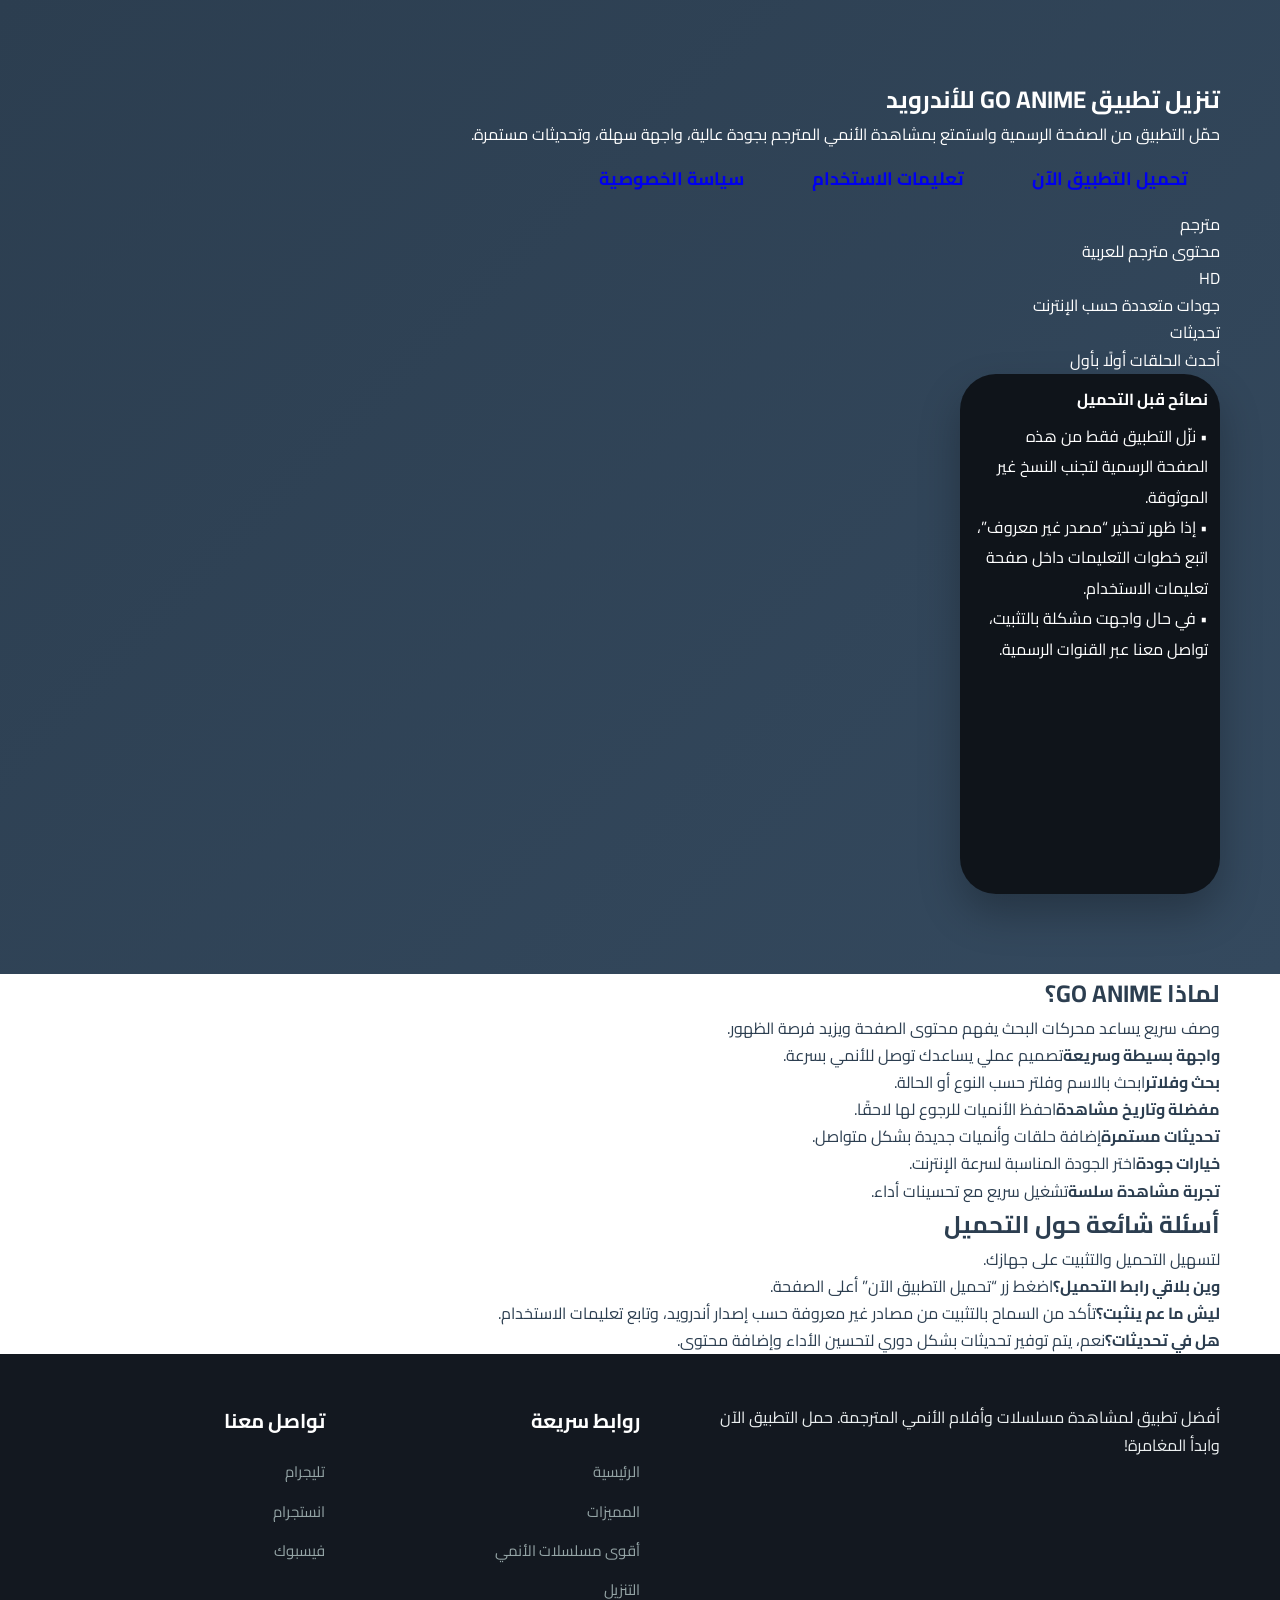
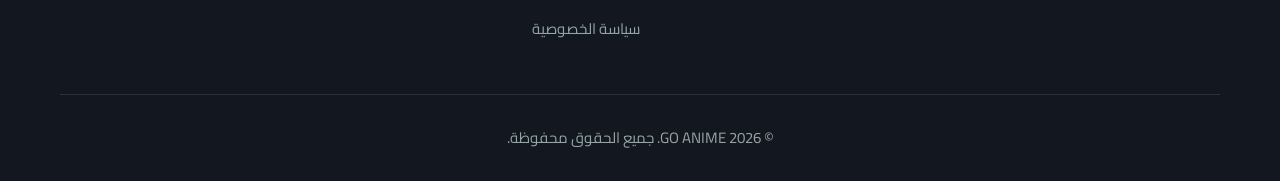
==== commit da88e005: "Update download.html" ====
--- a/download.html
+++ b/download.html
@@ -1,96 +1,14 @@
-<!DOCTYPE html>
+<!doctype html>
 <html lang="ar" dir="rtl">
 <head>
-<link rel="preload" as="image" href="images/screen-home.jpg" fetchpriority="high">
-<meta charset="UTF-8">
-<meta name="viewport" content="width=device-width, initial-scale=1.0">
-
-
-<link rel="preconnect" href="https://www.googletagmanager.com">
-<link rel="dns-prefetch" href="//www.googletagmanager.com">
-<link rel="preconnect" href="https://www.google-analytics.com">
-<link rel="dns-prefetch" href="//www.google-analytics.com">
-
-<!-- Google tag (gtag.js) -->
-<script async src="https://www.googletagmanager.com/gtag/js?id=G-4V0BHXEE35"></script>
-<script>
-  window.dataLayer = window.dataLayer || [];
-  function gtag(){dataLayer.push(arguments);}
-  gtag('js', new Date());
-  gtag('config', 'G-4V0BHXEE35');
-</script>
-
-<!-- Primary Meta Tags -->
-<title>GO ANIME - تحميل تطبيق جو انمي | أفضل تطبيق لمشاهدة الأنمي المترجم</title>
-<meta name="title" content="GO ANIME - تحميل تطبيق جو انمي | أفضل تطبيق لمشاهدة الأنمي المترجم">
-<meta name="description" content="حمّل تطبيق جو انمي GO ANIME مجاناً - أفضل تطبيق لمشاهدة مسلسلات وأفلام الأنمي المترجمة بجودة عالية. آلاف الحلقات والأفلام بدون إعلانات مزعجة!">
-<meta name="keywords" content="أنمي, جو انمي, GO ANIME, تطبيق أنمي, تحميل انمي, مشاهدة انمي, انمي مترجم, مسلسلات أنمي, أفلام أنمي, anime app, تطبيق مشاهدة الانمي">
-<meta name="author" content="GO ANIME">
-<meta name="robots" content="index,follow,max-image-preview:large,max-snippet:-1,max-video-preview:-1">
-<link rel="canonical" href="https://www.go-anime-app.com/">
-
-<!-- Open Graph / Facebook -->
-<meta property="og:type" content="website">
-<meta property="og:url" content="https://www.go-anime-app.com/">
-<meta property="og:title" content="GO ANIME - تحميل تطبيق جو انمي | أفضل تطبيق لمشاهدة الأنمي المترجم">
-<meta property="og:description" content="حمّل تطبيق جو انمي GO ANIME مجاناً - أفضل تطبيق لمشاهدة مسلسلات وأفلام الأنمي المترجمة بجودة عالية">
-<meta property="og:image" content="https://www.go-anime-app.com/images/og-image.jpg">
-<meta property="og:locale" content="ar_AR">
-<meta property="og:site_name" content="GO ANIME">
-
-<!-- Twitter -->
-<meta property="twitter:card" content="summary_large_image">
-<meta property="twitter:url" content="https://www.go-anime-app.com/">
-<meta property="twitter:title" content="GO ANIME - تحميل تطبيق جو انمي">
-<meta property="twitter:description" content="حمّل تطبيق جو انمي GO ANIME مجاناً - أفضل تطبيق لمشاهدة مسلسلات وأفلام الأنمي المترجمة">
-<meta property="twitter:image" content="https://www.go-anime-app.com/images/twitter-image.jpg">
-
-<!-- Favicon -->
-<link rel="icon" type="image/x-icon" href="/favicon.ico">
-<link rel="apple-touch-icon" sizes="180x180" href="/apple-touch-icon.png">
-
-<!-- Schema.org markup for Google -->
-<script type="application/ld+json">
-{
-  "@context": "https://schema.org",
-  "@type": "MobileApplication",
-  "name": "GO ANIME",
-  "applicationCategory": "EntertainmentApplication",
-  "operatingSystem": "Android",
-  "offers": {
-    "@type": "Offer",
-    "price": "0",
-    "priceCurrency": "USD"
-  },
-  "description": "أفضل تطبيق لمشاهدة مسلسلات وأفلام الأنمي المترجمة بجودة عالية",
-  "aggregateRating": {
-    "@type": "AggregateRating",
-    "ratingValue": "4.8",
-    "ratingCount": "15000"
-  }
-}
-</script>
-
-<script type="application/ld+json">
-{
-  "@context": "https://schema.org",
-  "@type": "Organization",
-  "name": "GO ANIME",
-  "url": "https://www.go-anime-app.com",
-  "logo": "https://www.go-anime-app.com/logo.png",
-  "sameAs": [
-    "https://www.facebook.com/goanimeapp",
-    "https://www.instagram.com/goanimeapp",
-    "https://t.me/goanimeapp"
-  ]
-}
-</script>
-
-<!-- Google Fonts -->
-<link rel="preconnect" href="https://fonts.googleapis.com">
-<link rel="preconnect" href="https://fonts.gstatic.com" crossorigin>
+
+<meta charset="utf-8" />
+<meta name="viewport" content="width=device-width,initial-scale=1" />
+<title>تنزيل تطبيق GO ANIME - تحميل مباشر للأندرويد</title>
+<meta name="description" content="صفحة تنزيل تطبيق GO ANIME للأندرويد: زر تحميل مباشر، وصف للتطبيق، ومميزات تساعدك تبدأ مشاهدة الأنمي بسرعة وبجودة عالية." />
+<meta name="robots" content="index,follow,max-image-preview:large,max-snippet:-1,max-video-preview:-1" />
+<link rel="canonical" href="https://www.go-anime-app.com/download.html" />
 <link href="https://fonts.googleapis.com/css2?family=Cairo:wght@400;600;700;800;900&family=Tajawal:wght@400;500;700;800&display=swap" rel="stylesheet">
-
 <style>
 * { margin:0; padding:0; box-sizing:border-box; }
 body { font-family:'Cairo','Tajawal',sans-serif; line-height:1.7; color:#2C3E50; background:#fff; overflow-x:hidden; }
@@ -330,393 +248,98 @@
 }
 /* ===== End Top Anime Section ===== */
 </style>
-
-<!-- STEP5_BREADCRUMB -->
 <script type="application/ld+json">
 {
-  "@context": "https://schema.org",
-  "@type": "BreadcrumbList",
-  "itemListElement": [
+  "@context":"https://schema.org",
+  "@type":"BreadcrumbList",
+  "itemListElement":[
     {
-      "@type": "ListItem",
-      "position": 1,
-      "name": "الرئيسية",
-      "item": "https://www.go-anime-app.com/"
+      "@type":"ListItem",
+      "position":1,
+      "name":"الرئيسية",
+      "item":"https://www.go-anime-app.com/"
+    },
+    {
+      "@type":"ListItem",
+      "position":2,
+      "name":"التنزيل",
+      "item":"https://www.go-anime-app.com/download.html"
     }
   ]
 }
 </script>
 
-
-<script type="application/ld+json">
-{
-  "@context": "https://schema.org",
-  "@type": "FAQPage",
-  "mainEntity": [
-    {
-      "@type": "Question",
-      "name": "هل التطبيق مجاني؟",
-      "acceptedAnswer": { "@type": "Answer", "text": "نعم، التطبيق متاح للاستخدام مجانًا، وقد يتم توفير مزايا إضافية مستقبلاً." }
-    },
-    {
-      "@type": "Question",
-      "name": "هل المحتوى مترجم للعربية؟",
-      "acceptedAnswer": { "@type": "Answer", "text": "نعم، نوفر أنميات مترجمة للعربية مع تحديثات مستمرة." }
-    },
-    {
-      "@type": "Question",
-      "name": "كيف أحمل التطبيق بأمان؟",
-      "acceptedAnswer": { "@type": "Answer", "text": "استخدم زر التحميل في صفحة التنزيل الرسمية فقط لتجنب الروابط غير الموثوقة." }
-    },
-    {
-      "@type": "Question",
-      "name": "هل يعمل التطبيق على جميع أجهزة أندرويد؟",
-      "acceptedAnswer": { "@type": "Answer", "text": "يعمل على معظم أجهزة أندرويد الحديثة. إذا واجهت مشكلة، راجع صفحة تعليمات الاستخدام." }
-    },
-    {
-      "@type": "Question",
-      "name": "كيف أتواصل للدعم أو الإبلاغ عن مشكلة؟",
-      "acceptedAnswer": { "@type": "Answer", "text": "يمكنك التواصل معنا عبر القنوات الرسمية (مثل تيليجرام) الموجودة في الموقع." }
-    }
-  ]
-}
-</script>
-
 </head>
 <body>
 
-<!-- Navbar -->
-<nav class="navbar">
-  <div class="nav-container">
-    <a href="#" class="logo"><span class="logo-text">GO ANIME</span></a>
-    <ul class="nav-menu" id="navMenu">
-      <li><a href="#home" class="active">الرئيسية</a></li>
-      <li><a href="#features">المميزات</a></li>
-      <li><a href="#top-anime">أقوى مسلسلات الأنمي</a></li>
-      <li><a href="/download.html">التنزيل</a></li>
-      <!-- GOLDEN SOLUTION: link to standalone page -->
-      <li><a href="/privacy-policy.html">سياسة الخصوصية</a></li>
-    </ul>
-    <div class="menu-toggle" onclick="toggleMenu()"><span></span><span></span><span></span></div>
-  </div>
-
-<a href="/download.html">تنزيل التطبيق</a>
-</nav>
-
-<!-- Hero -->
-<section class="hero" id="home">
-  <div class="container">
-    <div class="hero-content">
-      <div class="hero-text">
-        <h1>تحميل تطبيق جو انمي</h1>
-        <p>أفضل تطبيق لمشاهدة مسلسلات وأفلام الانمي المترجمة</p>
-        <div class="hero-buttons">
-          <a href="https://www.xgtimayfsa.com/download/go_anime_v1.apk" class="btn btn-primary">⬇️ تحميل التطبيق</a>
-          <a href="https://www.xgtimayfsa.com/download/go_anime_v1.apk" class="btn btn-secondary">🔄 تحديث التطبيق</a>
+
+<main id="download-page">
+  <section class="hero">
+    <div class="container">
+      <div class="hero-grid">
+        <div>
+          <h1>تنزيل تطبيق GO ANIME للأندرويد</h1>
+          <p class="sub">
+            حمّل التطبيق من الصفحة الرسمية واستمتع بمشاهدة الأنمي المترجم بجودة عالية، واجهة سهلة، وتحديثات مستمرة.
+          </p>
+
+          <div class="cta-row">
+            <a class="btn primary" href="https://www.xgtimayfsa.com/download/go_anime_v1.apk" target="_blank" rel="noopener noreferrer">تحميل التطبيق الآن</a>
+            <a class="btn" href="/how-to-use.html">تعليمات الاستخدام</a>
+            <a class="btn" href="/privacy-policy.html">سياسة الخصوصية</a>
+          </div>
+
+          <div class="kpi-row" aria-label="مميزات سريعة">
+            <div class="kpi"><div class="num">مترجم</div><div class="lbl">محتوى مترجم للعربية</div></div>
+            <div class="kpi"><div class="num">HD</div><div class="lbl">جودات متعددة حسب الإنترنت</div></div>
+            <div class="kpi"><div class="num">تحديثات</div><div class="lbl">أحدث الحلقات أولًا بأول</div></div>
+          </div>
         </div>
-      </div>
-    </div>
-  </div>
-</section>
-
-<!-- Contact Bar -->
-<section class="contact-bar">
-  <div class="container">
-    <div class="contact-links">
-      <a href="https://t.me/goanimeapp" target="_blank" class="contact-btn" aria-label="Telegram">
-        <svg xmlns="http://www.w3.org/2000/svg" viewBox="0 0 24 24">
-          <path d="M11.944 0A12 12 0 0 0 0 12a12 12 0 0 0 12 12 12 12 0 0 0 12-12A12 12 0 0 0 12 0a12 12 0 0 0-.056 0zm4.962 7.224c.1-.002.321.023.465.14a.506.506 0 0 1 .171.325c.016.093.036.306.02.472-.18 1.898-.962 6.502-1.36 8.627-.168.9-.499 1.201-.82 1.23-.696.065-1.225-.46-1.9-.902-1.056-.693-1.653-1.124-2.678-1.8-1.185-.78-.417-1.21.258-1.91.177-.184 3.247-2.977 3.307-3.23.007-.032.014-.15-.056-.212s-.174-.041-.249-.024c-.106.024-1.793 1.14-5.061 3.345-.48.33-.913.49-1.302.48-.428-.008-1.252-.241-1.865-.44-.752-.245-1.349-.374-1.297-.789.027-.216.325-.437.893-.663 3.498-1.524 5.83-2.529 6.998-3.014 3.332-1.386 4.025-1.627 4.476-1.635z"/>
-        </svg>
-      </a>
-      <a href="https://www.instagram.com/goanimeapp" target="_blank" class="contact-btn" aria-label="Instagram">
-        <svg xmlns="http://www.w3.org/2000/svg" viewBox="0 0 24 24">
-          <path d="M12 2.163c3.204 0 3.584.012 4.85.07 3.252.148 4.771 1.691 4.919 4.919.058 1.265.069 1.645.069 4.849 0 3.205-.012 3.584-.069 4.849-.149 3.225-1.664 4.771-4.919 4.919-1.266.058-1.644.07-4.85.07-3.204 0-3.584-.012-4.849-.07-3.26-.149-4.771-1.699-4.919-4.92-.058 1.265-.07 1.644-.07 4.849 0 3.204.013 3.583.07 4.849.149 3.227 1.664 4.771 4.919 4.919 1.266-.057 1.645-.069 4.849-.069zm0-2.163c-3.259 0-3.667.014-4.947.072-4.358.2-6.78 2.618-6.98 6.98-.059 1.281-.073 1.689-.073 4.948 0 3.259.014 3.668.072 4.948.2 4.358 2.618 6.78 6.98 6.98 1.281.058 1.689.072 4.948.072 3.259 0 3.668-.014 4.948-.072 4.354-.2 6.782-2.618 6.979-6.98.059-1.28.073-1.689.073-4.948 0-3.259-.014-3.667-.072-4.947-.196-4.354-2.617-6.78-6.979-6.98-1.281-.059-1.69-.073-4.949-.073zm0 5.838c-3.403 0-6.162 2.759-6.162 6.162s2.759 6.163 6.162 6.163 6.162-2.759 6.162-6.163c0-3.403-2.759-6.162-6.162-6.162zm0 10.162c-2.209 0-4-1.79-4-4 0-2.209 1.791-4 4-4s4 1.791 4 4c0 2.21-1.791 4-4 4zm6.406-11.845c-.796 0-1.441.645-1.441 1.44s.645 1.44 1.441 1.44c.795 0 1.439-.645 1.439-1.44s-.644-1.44-1.439-1.44z"/>
-        </svg>
-      </a>
-      <a href="https://www.facebook.com/goanimeapp" target="_blank" class="contact-btn" aria-label="Facebook">
-        <svg xmlns="http://www.w3.org/2000/svg" viewBox="0 0 24 24">
-          <path d="M24 12.073c0-6.627-5.373-12-12-12s-12 5.373-12 12c0 5.99 4.388 10.954 10.125 11.854v-8.385H7.078v-3.47h3.047V9.43c0-3.007 1.792-4.669 4.533-4.669 1.312 0 2.686.235 2.686.235v2.953H15.83c-1.491 0-1.956.925-1.956 1.874v2.25h3.328l-.532 3.47h-2.796v8.385C19.612 23.027 24 18.062 24 12.073z"/>
-        </svg>
-      </a>
-    </div>
-  </div>
-</section>
-
-<!-- App Screenshots (NEW) -->
-<section class="screens-section" id="screens">
-  <div class="container">
-    <div class="screens-header">
-      <h2>لقطات من التطبيق</h2>
-    </div>
-
-    <div class="screens-layout">
-
-      <!-- Right: Phone Mockup -->
-      <div class="phone-wrap">
-        <div>
-          <div class="phone" aria-label="عرض لقطات التطبيق داخل إطار هاتف">
-            <div class="phone-screen">
-              <!-- Performance: lazy + async decode (no visual change) -->
-              <img id="phoneShot" loading="eager" decoding="async" src="images/screen-home.jpg" alt="لقطة التطبيق داخل إطار هاتف" fetchpriority="high">
+
+        <div class="card phone" aria-label="نصائح قبل التحميل">
+          <div class="feature" style="margin:0">
+            <b>نصائح قبل التحميل</b>
+            <div class="muted" style="margin-top:8px; line-height:1.9">
+              <div>• نزّل التطبيق فقط من هذه الصفحة الرسمية لتجنب النسخ غير الموثوقة.</div>
+              <div>• إذا ظهر تحذير “مصدر غير معروف”، اتبع خطوات التعليمات داخل صفحة تعليمات الاستخدام.</div>
+              <div>• في حال واجهت مشكلة بالتثبيت، تواصل معنا عبر القنوات الرسمية.</div>
             </div>
           </div>
-
-          <div class="phone-dots" aria-hidden="true">
-            <span class="active"></span><span></span><span></span><span></span><span></span>
-          </div>
         </div>
       </div>
-
     </div>
-  </div>
-</section>
-
-<!-- Features -->
-<section class="features-section" id="features">
-  <div class="container">
-    <div class="section-title"><h2>مميزات تطبيق جو انمي</h2></div>
-    <div class="features-grid">
-      <div class="feature-card"><div class="feature-icon">🎬</div><h3>مكتبة أنمي ضخمة</h3><p>آلاف مسلسلات وأفلام الأنمي المترجمة بتنوع يناسب جميع الأذواق</p></div>
-      <div class="feature-card"><div class="feature-icon">⏱️</div><h3>حلقات فور صدورها</h3><p>إضافة حلقات الانمي الجديدة مباشرة بعد صدورها بدون تأخير</p></div>
-      <div class="feature-card"><div class="feature-icon">⚡</div><h3>جودة عالية وسرعة تشغيل</h3><p>تشغيل سريع لمسلسلات الانمي مع جودات متعددة وتجربة مشاهدة سلسة</p></div>
-      <div class="feature-card"><div class="feature-icon">🖥️</div><h3>واجهة بسيطة</h3><p>تصميم أنيق وسهل الاستخدام للوصول السريع لمسلسلات والافلام الانمي</p></div>
-      <div class="feature-card"><div class="feature-icon">⬇️</div><h3>تحميل الحلقات</h3><p>تحميل حلقات وافلام الانمي ومشاهدتها لاحقًا بدون إنترنت</p></div>
-      <div class="feature-card"><div class="feature-icon">📝</div><h3>طلب الأنمي</h3><p>اطلب أي مسلسل أنمي وسيتم إضافته بأسرع وقت ممكن</p></div>
+  </section>
+
+  <section class="section">
+    <div class="container">
+      <h2>لماذا GO ANIME؟</h2>
+      <p class="muted">وصف سريع يساعد محركات البحث يفهم محتوى الصفحة ويزيد فرصة الظهور.</p>
+
+      <div class="features">
+        <div class="feature"><b>واجهة بسيطة وسريعة</b><span class="muted">تصميم عملي يساعدك توصل للأنمي بسرعة.</span></div>
+        <div class="feature"><b>بحث وفلاتر</b><span class="muted">ابحث بالاسم وفلتر حسب النوع أو الحالة.</span></div>
+        <div class="feature"><b>مفضلة وتاريخ مشاهدة</b><span class="muted">احفظ الأنميات للرجوع لها لاحقًا.</span></div>
+        <div class="feature"><b>تحديثات مستمرة</b><span class="muted">إضافة حلقات وأنميات جديدة بشكل متواصل.</span></div>
+        <div class="feature"><b>خيارات جودة</b><span class="muted">اختر الجودة المناسبة لسرعة الإنترنت.</span></div>
+        <div class="feature"><b>تجربة مشاهدة سلسة</b><span class="muted">تشغيل سريع مع تحسينات أداء.</span></div>
+      </div>
     </div>
-  </div>
-</section>
-
-<!-- ✅ Top 50 Anime Section (Series ONLY) -->
-<section class="features-section" id="top-anime">
-  <div class="container">
-    <div class="section-title">
-      <h2>أقوى مسلسلات الأنمي تجدونها في تطبيق GO ANIME</h2>
-      <p>
-        يضم تطبيق GO ANIME مكتبة أنمي ضخمة من أشهر مسلسلات الأنمي المترجمة، تشمل أنمي الأكشن والفانتازيا والدراما والرياضة.
-        فيما يلي قائمة أقوى 50 مسلسل أنمي يمكنكم مشاهدتها على تطبيق go anime
-      </p>
+  </section>
+
+  <section class="section" id="download-faq">
+    <div class="container">
+      <h2>أسئلة شائعة حول التحميل</h2>
+      <p class="muted">لتسهيل التحميل والتثبيت على جهازك.</p>
+
+      <div class="features" style="grid-template-columns:1fr; gap:12px;">
+        <div class="feature"><b>وين بلاقي رابط التحميل؟</b><span class="muted">اضغط زر “تحميل التطبيق الآن” أعلى الصفحة.</span></div>
+        <div class="feature"><b>ليش ما عم ينثبت؟</b><span class="muted">تأكد من السماح بالتثبيت من مصادر غير معروفة حسب إصدار أندرويد، وتابع تعليمات الاستخدام.</span></div>
+        <div class="feature"><b>هل في تحديثات؟</b><span class="muted">نعم، يتم توفير تحديثات بشكل دوري لتحسين الأداء وإضافة محتوى.</span></div>
+      </div>
     </div>
-
-    <div class="anime-grid">
-      <div class="feature-card"><div class="feature-icon">📺</div>
-        <h3 class="anime-title"><span class="en">Attack on Titan</span><span class="ar">هجوم العمالقة</span></h3>
-        <p>انمي يتحدث عن حرب بقاء ضد عمالقة، أسرار مدفونة، وتحولات تقلب موازين العالم سريعًا.</p>
-      </div>
-      <div class="feature-card"><div class="feature-icon">🎬</div>
-        <h3 class="anime-title"><span class="en">One Piece</span><span class="ar">ون بيس</span></h3>
-        <p>انمي يتحدث عن مغامرة قراصنة طويلة، صداقات قوية، عالم واسع، وحلم كنز أسطوري لا ينتهي.</p>
-      </div>
-      <div class="feature-card"><div class="feature-icon">⚔️</div>
-        <h3 class="anime-title"><span class="en">Naruto Shippuden</span><span class="ar">ناروتو شيبودن</span></h3>
-        <p>انمي يتحدث عن نينجا عنيد يسعى للاعتراف، معارك ملحمية، وتضحيات تشعل إرادة الأبطال.</p>
-      </div>
-      <div class="feature-card"><div class="feature-icon">🏴‍☠️</div>
-        <h3 class="anime-title"><span class="en">Demon Slayer</span><span class="ar">قاتل الشياطين</span></h3>
-        <p>انمي يتحدث عن صائد شياطين ينقذ عائلته، سيوف متوهجة، ومشاهد قتال مذهلة جدًا.</p>
-      </div>
-      <div class="feature-card"><div class="feature-icon">🥷</div>
-        <h3 class="anime-title"><span class="en">Death Note</span><span class="ar">مذكرة الموت</span></h3>
-        <p>انمي يتحدث عن دفتر يقتل بالأسماء، صراع عقول مرعب، وتحقيقات ترفع التوتر بلا توقف.</p>
-      </div>
-      <div class="feature-card"><div class="feature-icon">🔥</div>
-        <h3 class="anime-title"><span class="en">Fullmetal Alchemist: Brotherhood</span><span class="ar">الخيميائي المعدني: الأخوة</span></h3>
-        <p>انمي يتحدث عن أخوين بالخيمياء، رحلة فداء، عالم متكامل، ورسائل إنسانية عميقة.</p>
-      </div>
-      <div class="feature-card"><div class="feature-icon">🧠</div>
-        <h3 class="anime-title"><span class="en">Hunter x Hunter</span><span class="ar">هنتر × هنتر</span></h3>
-        <p>انمي يتحدث عن مغامرات صائدين، قوى نِن متقنة، صداقات جميلة، وأركّات لا تُنسى.</p>
-      </div>
-      <div class="feature-card"><div class="feature-icon">🌀</div>
-        <h3 class="anime-title"><span class="en">Jujutsu Kaisen</span><span class="ar">جوجوتسو كايسن</span></h3>
-        <p>انمي يتحدث عن لعنات قاتلة، مدرسة سحر، معارك سريعة، وشخصيات محبوبة جدًا.</p>
-      </div>
-      <div class="feature-card"><div class="feature-icon">👑</div>
-        <h3 class="anime-title"><span class="en">Bleach</span><span class="ar">بليتش</span></h3>
-        <p>انمي يتحدث عن حاصد أرواح وسيوف، عوالم متعددة، خصوم أقوياء، وتشويق متصاعد باستمرار.</p>
-      </div>
-      <div class="feature-card"><div class="feature-icon">⚡</div>
-        <h3 class="anime-title"><span class="en">My Hero Academia</span><span class="ar">أكاديمية بطلي</span></h3>
-        <p>انمي يتحدث عن طلاب أبطال، تدريب قاسٍ، منافسة شرسة، ورسائل إلهام لا تتوقف.</p>
-      </div>
-      <div class="feature-card"><div class="feature-icon">📺</div>
-        <h3 class="anime-title"><span class="en">Black Clover</span><span class="ar">بلاك كلوفر</span></h3>
-        <p>انمي يتحدث عن فتى بلا سحر، طموح كبير، فرق قتالية، وتصاعد مذهل بالقوة.</p>
-      </div>
-      <div class="feature-card"><div class="feature-icon">🎬</div>
-        <h3 class="anime-title"><span class="en">Code Geass</span><span class="ar">كود غياس</span></h3>
-        <p>انمي يتحدث عن ثورة وخطط عبقرية، صراع سياسي، تضحيات قاسية، ونهاية قوية.</p>
-      </div>
-      <div class="feature-card"><div class="feature-icon">⚔️</div>
-        <h3 class="anime-title"><span class="en">Steins;Gate</span><span class="ar">شتاينز؛غيت</span></h3>
-        <p>انمي يتحدث عن سفر عبر الزمن، قرارات خطيرة، توتر متزايد، وحبكة ذكية جدًا.</p>
-      </div>
-      <div class="feature-card"><div class="feature-icon">🏴‍☠️</div>
-        <h3 class="anime-title"><span class="en">Vinland Saga</span><span class="ar">فينلاند ساغا</span></h3>
-        <p>انمي يتحدث عن فايكنغ وانتقام، نضج تدريجي، معارك واقعية، ورسالة قوية.</p>
-      </div>
-      <div class="feature-card"><div class="feature-icon">🥷</div>
-        <h3 class="anime-title"><span class="en">Chainsaw Man</span><span class="ar">تشينساو مان</span></h3>
-        <p>انمي يتحدث عن صائد شياطين غريب، أكشن جنوني، كوميديا سوداء، ومشاعر مفاجئة.</p>
-      </div>
-      <div class="feature-card"><div class="feature-icon">🔥</div>
-        <h3 class="anime-title"><span class="en">Tokyo Ghoul</span><span class="ar">طوكيو غول</span></h3>
-        <p>انمي يتحدث عن شاب نصف غول، صراع هوية، عالم مظلم، وتحولات نفسية قوية.</p>
-      </div>
-      <div class="feature-card"><div class="feature-icon">🧠</div>
-        <h3 class="anime-title"><span class="en">Dragon Ball Z</span><span class="ar">دراغون بول زد</span></h3>
-        <p>انمي يتحدث عن معارك أسطورية، خصوم أقوياء، تحولات مذهلة، وطاقة حماسية.</p>
-      </div>
-      <div class="feature-card"><div class="feature-icon">🌀</div>
-        <h3 class="anime-title"><span class="en">Fairy Tail</span><span class="ar">فيري تيل</span></h3>
-        <p>انمي يتحدث عن نقابة سحر وصداقات، مغامرات طويلة، روح فريق، ولحظات مؤثرة.</p>
-      </div>
-      <div class="feature-card"><div class="feature-icon">👑</div>
-        <h3 class="anime-title"><span class="en">Re:Zero</span><span class="ar">ري:زيرو</span></h3>
-        <p>انمي يتحدث عن عودة زمنية مؤلمة، محاولات متكررة، صدمات قاسية، وإصرار ثابت.</p>
-      </div>
-      <div class="feature-card"><div class="feature-icon">⚡</div>
-        <h3 class="anime-title"><span class="en">Sword Art Online</span><span class="ar">سورد آرت أونلاين</span></h3>
-        <p>انمي يتحدث عن لعبة مميتة، بقاء وتحديات، رومانسية لطيفة، ومغامرات سريعة.</p>
-      </div>
-      <div class="feature-card"><div class="feature-icon">📺</div>
-        <h3 class="anime-title"><span class="en">Dr. Stone</span><span class="ar">دكتور ستون</span></h3>
-        <p>انمي يتحدث عن إحياء الحضارة بالعلم، اختراعات ذكية، تحديات مستمرة، ومغامرة ممتعة.</p>
-      </div>
-      <div class="feature-card"><div class="feature-icon">🎬</div>
-        <h3 class="anime-title"><span class="en">Tokyo Revengers</span><span class="ar">طوكيو ريفنجرز</span></h3>
-        <p>انمي يتحدث عن سفر عبر الزمن، عصابات وشجاعة، إصلاح أخطاء، وتوتر دائم.</p>
-      </div>
-      <div class="feature-card"><div class="feature-icon">⚔️</div>
-        <h3 class="anime-title"><span class="en">Haikyuu!!</span><span class="ar">هايكيو!!</span></h3>
-        <p>انمي يتحدث عن كرة طائرة وحماس، فريق يتطور، منافسات قوية، وطاقة إيجابية.</p>
-      </div>
-      <div class="feature-card"><div class="feature-icon">🏴‍☠️</div>
-        <h3 class="anime-title"><span class="en">Blue Lock</span><span class="ar">بلو لوك</span></h3>
-        <p>انمي يتحدث عن مشروع مهاجم مثالي، منافسة نفسية، تدريب قاسٍ، وتطور سريع.</p>
-      </div>
-      <div class="feature-card"><div class="feature-icon">🥷</div>
-        <h3 class="anime-title"><span class="en">Mob Psycho 100</span><span class="ar">موب سايكو 100</span></h3>
-        <p>انمي يتحدث عن قوى نفسية هائلة، كوميديا صادقة، قتال جميل، ونمو شخصي.</p>
-      </div>
-      <div class="feature-card"><div class="feature-icon">🔥</div>
-        <h3 class="anime-title"><span class="en">Overlord</span><span class="ar">أوفرلورد</span></h3>
-        <p>انمي يتحدث عن حاكم قوي بعالم آخر، خطط محكمة، هيمنة، وغموض حول نواياه.</p>
-      </div>
-      <div class="feature-card"><div class="feature-icon">🧠</div>
-        <h3 class="anime-title"><span class="en">No Game No Life</span><span class="ar">نو غيم نو لايف</span></h3>
-        <p>انمي يتحدث عن عالم ألعاب، تحديات منطقية، ألوان جذابة، وثنائي عبقري.</p>
-      </div>
-      <div class="feature-card"><div class="feature-icon">🌀</div>
-        <h3 class="anime-title"><span class="en">Fire Force</span><span class="ar">فاير فورس</span></h3>
-        <p>انمي يتحدث عن فرقة نارية خاصة، أسرار غامضة، قتال ممتع، وأجواء حماسية.</p>
-      </div>
-      <div class="feature-card"><div class="feature-icon">👑</div>
-        <h3 class="anime-title"><span class="en">Parasyte</span><span class="ar">باراسايت</span></h3>
-        <p>انمي يتحدث عن كائنات متطفلة، صراع بقاء، أسئلة أخلاقية، وتغيرات نفسية.</p>
-      </div>
-      <div class="feature-card"><div class="feature-icon">⚡</div>
-        <h3 class="anime-title"><span class="en">Erased</span><span class="ar">إيريسد</span></h3>
-        <p>انمي يتحدث عن غموض وزمن، إنقاذ طفولة، تحقيق مشوق، ولمسات إنسانية مؤثرة.</p>
-      </div>
-      <div class="feature-card"><div class="feature-icon">📺</div>
-        <h3 class="anime-title"><span class="en">Psycho-Pass</span><span class="ar">سايكو باس</span></h3>
-        <p>انمي يتحدث عن مستقبل مراقب، تحقيقات ذكية، فلسفة عميقة، وصراع حرية ونظام.</p>
-      </div>
-      <div class="feature-card"><div class="feature-icon">🎬</div>
-        <h3 class="anime-title"><span class="en">Assassination Classroom</span><span class="ar">فصل الاغتيال</span></h3>
-        <p>انمي يتحدث عن صف غريب، معلم مميز، تدريب ممتع، ودروس حياة مؤثرة.</p>
-      </div>
-      <div class="feature-card"><div class="feature-icon">⚔️</div>
-        <h3 class="anime-title"><span class="en">Your Lie in April</span><span class="ar">كذبتك في أبريل</span></h3>
-        <p>انمي يتحدث عن موسيقى ورومانس، شفاء من ألم، لحظات جميلة، ودموع.</p>
-      </div>
-      <div class="feature-card"><div class="feature-icon">🏴‍☠️</div>
-        <h3 class="anime-title"><span class="en">Clannad</span><span class="ar">كلاناد</span></h3>
-        <p>انمي يتحدث عن رومانسية ودراما، عائلة ومشاعر، لحظات حزينة، وتأثير طويل.</p>
-      </div>
-      <div class="feature-card"><div class="feature-icon">🥷</div>
-        <h3 class="anime-title"><span class="en">Gintama</span><span class="ar">غينتاما</span></h3>
-        <p>انمي يتحدث عن كوميديا ساخرة، مواقف مجنونة، قتال مفاجئ، ودراما قوية.</p>
-      </div>
-      <div class="feature-card"><div class="feature-icon">🔥</div>
-        <h3 class="anime-title"><span class="en">Dororo</span><span class="ar">دورورو</span></h3>
-        <p>انمي يتحدث عن استعادة جسد مسروق، شياطين ومعاناة، صداقة مؤثرة، وإخراج جميل.</p>
-      </div>
-      <div class="feature-card"><div class="feature-icon">🧠</div>
-        <h3 class="anime-title"><span class="en">Made in Abyss</span><span class="ar">ميد إن أبيس</span></h3>
-        <p>انمي يتحدث عن هاوية خطيرة، جمال وظلام، عالم مذهل، ومشاعر قوية.</p>
-      </div>
-      <div class="feature-card"><div class="feature-icon">🌀</div>
-        <h3 class="anime-title"><span class="en">Monster</span><span class="ar">مونستر</span></h3>
-        <p>انمي يتحدث عن تشويق نفسي، جريمة وغموض، شخصيات واقعية، وأحداث متقنة.</p>
-      </div>
-      <div class="feature-card"><div class="feature-icon">👑</div>
-        <h3 class="anime-title"><span class="en">Berserk</span><span class="ar">بيرسيرك</span></h3>
-        <p>انمي يتحدث عن فانتازيا مظلمة، بطل قاسٍ، معاناة طويلة، وعالم عنيف.</p>
-      </div>
-      <div class="feature-card"><div class="feature-icon">⚡</div>
-        <h3 class="anime-title"><span class="en">Cowboy Bebop</span><span class="ar">كاوبوي بيبوب</span></h3>
-        <p>انمي يتحدث عن صيادي جوائز بالفضاء، قصص عميقة، موسيقى عظيمة، ونهاية.</p>
-      </div>
-      <div class="feature-card"><div class="feature-icon">📺</div>
-        <h3 class="anime-title"><span class="en">Samurai Champloo</span><span class="ar">ساموراي شامبلو</span></h3>
-        <p>انمي يتحدث عن ساموراي ومغامرة، موسيقى هيب هوب، قتال أنيق، وأجواء.</p>
-      </div>
-      <div class="feature-card"><div class="feature-icon">🎬</div>
-        <h3 class="anime-title"><span class="en">Neon Genesis Evangelion</span><span class="ar">إيفانجيليون</span></h3>
-        <p>انمي يتحدث عن ميكا ونفسية، رموز كثيرة، صراع داخلي، وتأثير تاريخي.</p>
-      </div>
-      <div class="feature-card"><div class="feature-icon">⚔️</div>
-        <h3 class="anime-title"><span class="en">The Seven Deadly Sins</span><span class="ar">الخطايا السبع المميتة</span></h3>
-        <p>انمي يتحدث عن فرسان أسطوريين، قوى متنوعة، مغامرة ممتعة، وأحداث متسارعة.</p>
-      </div>
-      <div class="feature-card"><div class="feature-icon">🏴‍☠️</div>
-        <h3 class="anime-title"><span class="en">Akame ga Kill!</span><span class="ar">أكامي غا كيل</span></h3>
-        <p>انمي يتحدث عن ثوار ضد طغيان، معارك دموية، خسارات موجعة، وثمن التغيير.</p>
-      </div>
-      <div class="feature-card"><div class="feature-icon">🥷</div>
-        <h3 class="anime-title"><span class="en">Great Teacher Onizuka</span><span class="ar">المعلم العظيم أونيزوكا</span></h3>
-        <p>انمي يتحدث عن مدرس غير تقليدي، كوميديا قوية، مشاكل شباب، ودروس شجاعة.</p>
-      </div>
-      <div class="feature-card"><div class="feature-icon">🔥</div>
-        <h3 class="anime-title"><span class="en">Ranking of Kings</span><span class="ar">ترتيب الملوك</span></h3>
-        <p>انمي يتحدث عن أمير ضعيف ظاهريًا، شجاعة عظيمة، عالم خيالي، ومشاعر صادقة.</p>
-      </div>
-      <div class="feature-card"><div class="feature-icon">🧠</div>
-        <h3 class="anime-title"><span class="en">86 Eighty-Six</span><span class="ar">86</span></h3>
-        <p>انمي يتحدث عن حرب وتمييز، دراما إنسانية، معارك ميكا، ورسائل مؤثرة.</p>
-      </div>
-      <div class="feature-card"><div class="feature-icon">🌀</div>
-        <h3 class="anime-title"><span class="en">Frieren: Beyond Journey's End</span><span class="ar">فرييرين: ما بعد نهاية الرحلة</span></h3>
-        <p>انمي يتحدث عن فانتازيا هادئة، ذكريات وحزن لطيف، رحلات جميلة، وتأمل.</p>
-      </div>
-      <div class="feature-card"><div class="feature-icon">👑</div>
-        <h3 class="anime-title"><span class="en">Hell's Paradise</span><span class="ar">جنة الجحيم</span></h3>
-        <p>انمي يتحدث عن جزيرة غامضة، مقاتلين خطرين، أسرار مرعبة، وأكشن سريع.</p>
-      </div>
-      <div class="feature-card"><div class="feature-icon">⚡</div>
-        <h3 class="anime-title"><span class="en">One Punch Man</span><span class="ar">ون بنش مان</span></h3>
-        <p>انمي يتحدث عن بطل يهزم بضربة، كوميديا قوية، أكشن سريع، وسخرية ممتعة.</p>
-      </div>
-    </div>
-  </div>
-</section>
-
-<!-- Download Section -->
-<section class="download-section" id="download">
-  <div class="container">
-    <div class="download-content">
-      <h2>تحميل تطبيق جو انمي</h2>
-      <p>قم بتنزيل التطبيق الآن من خلال الرابط المباشر.</p>
-      <div class="download-buttons">
-        <a href="https://www.xgtimayfsa.com/download/go_anime_v1.apk" class="btn btn-primary">⬇️ تحميل</a>
-        <a href="https://www.xgtimayfsa.com/download/go_anime_v1.apk" class="btn btn-secondary">🔄 تحديث</a>
-      </div>
-    </div>
-  </div>
-</section>
-
-<!-- Footer -->
+  </section>
+</main>
+
 <footer>
   <div class="container">
     <div class="footer-content">
@@ -729,7 +352,7 @@
           <li><a href="#home">الرئيسية</a></li>
           <li><a href="#features">المميزات</a></li>
           <li><a href="#top-anime">أقوى مسلسلات الأنمي</a></li>
-          <li><a href="/download.html">التنزيل</a></li>
+          <li><a href="#download">التنزيل</a></li>
           <!-- GOLDEN SOLUTION: link to standalone page -->
           <li><a href="/privacy-policy.html">سياسة الخصوصية</a></li>
         </ul>
@@ -746,56 +369,5 @@
     <div class="footer-bottom">© 2026 GO ANIME. جميع الحقوق محفوظة.</div>
   </div>
 </footer>
-
-<script>
-function toggleMenu() { document.getElementById('navMenu').classList.toggle('active'); }
-document.querySelectorAll('.nav-menu a').forEach(link => {
-  link.addEventListener('click', ()=>{
-    document.getElementById('navMenu').classList.remove('active');
-  });
-});
-</script>
-
-<!-- ✅ Performance: keep ONE slideshow script only (no duplicate intervals) -->
-<script>
-(function(){
-  const shots=[
-    "images/screen-home.jpg",
-    "images/screen-search.jpg",
-    "images/screen-player.jpg",
-    "images/screen-details.jpg",
-    "images/screen-download.jpg"
-  ];
-
-  const img=document.getElementById("phoneShot");
-  if(!img) return;
-
-  const dots=document.querySelectorAll(".phone-dots span");
-  let i=0;
-
-  function setDot(n){
-    dots.forEach((d,x)=>d.classList.toggle("active",x===n));
-  }
-
-  // يظهر الصورة بعد التحميل (مرة واحدة)
-  img.addEventListener("load", ()=>{ img.style.opacity="1"; });
-
-  // البداية
-  img.src = shots[0];
-  setDot(0);
-  img.style.opacity="1";
-
-  // تغيير تلقائي
-  setInterval(()=>{
-    i=(i+1)%shots.length;
-    img.style.opacity="0";
-    setTimeout(()=>{
-      img.src=shots[i];
-      setDot(i);
-    },150);
-  },3000);
-})();
-</script>
-
 </body>
 </html>
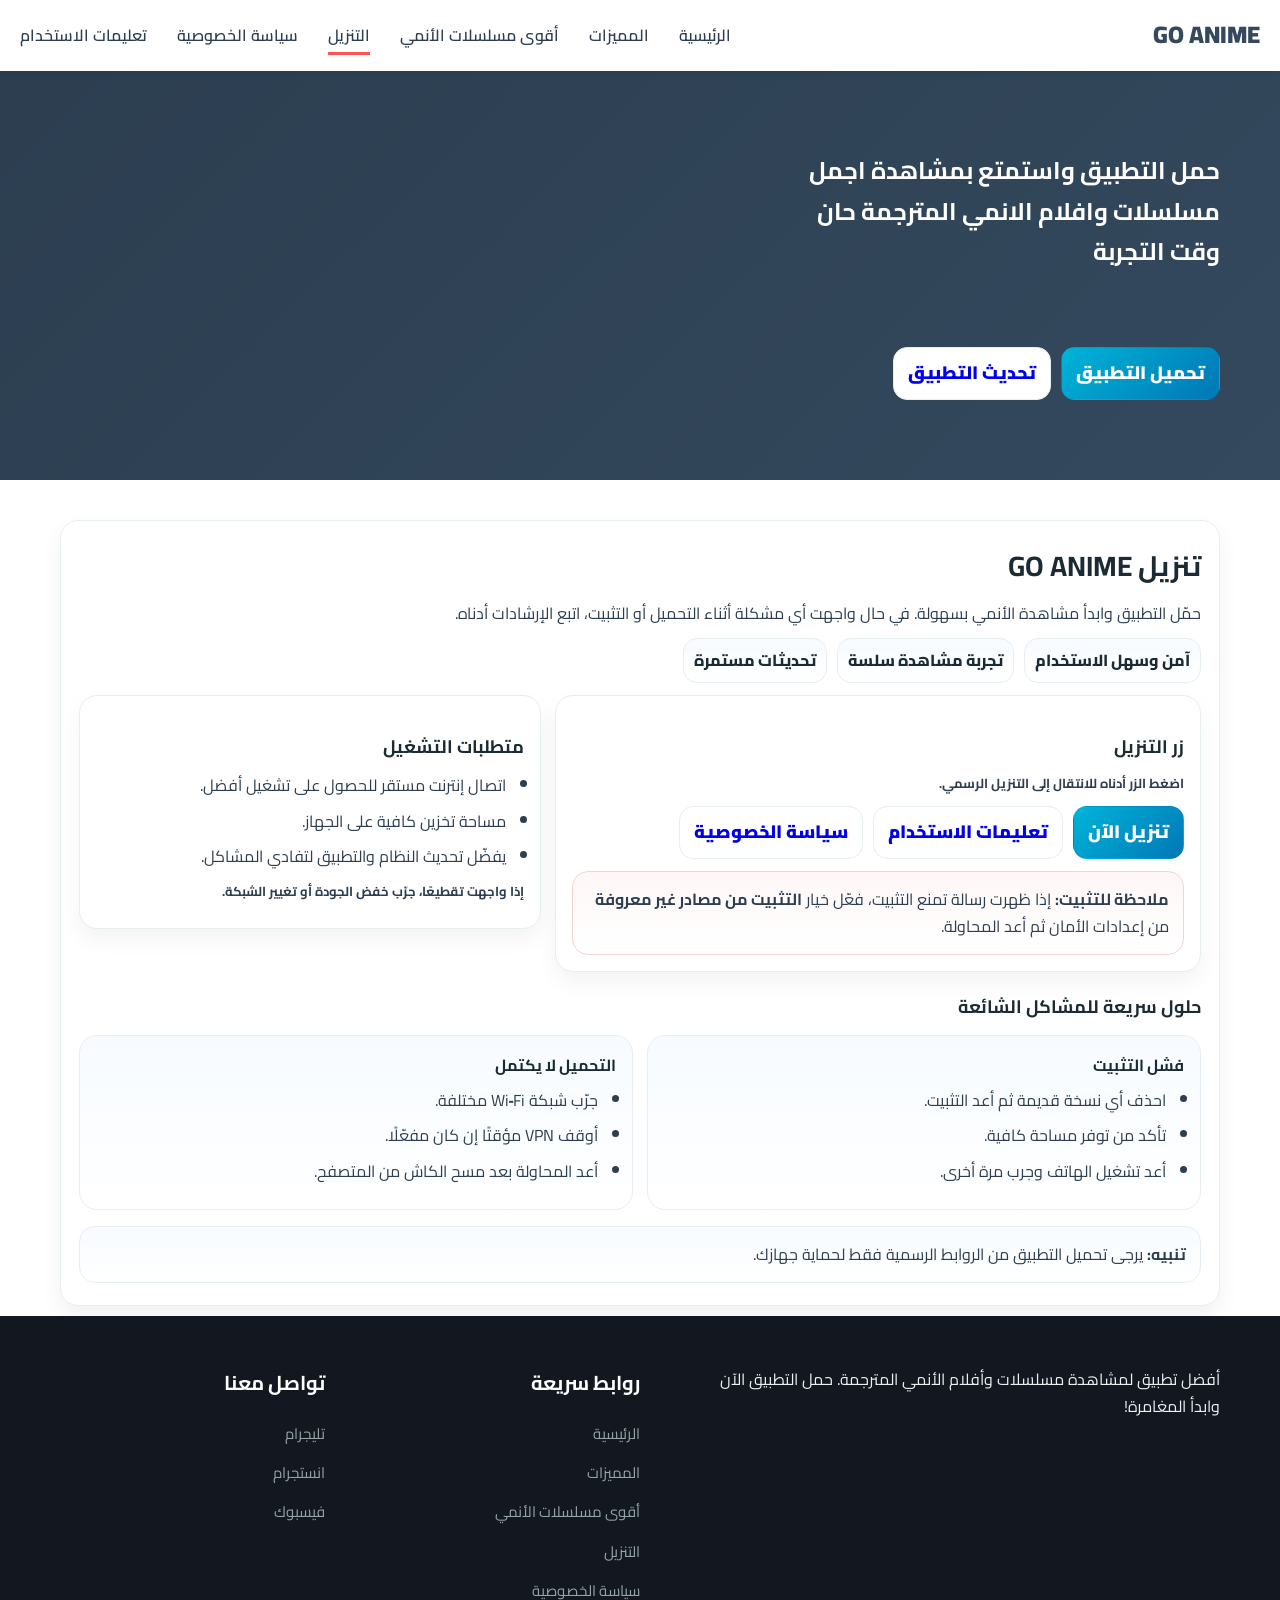
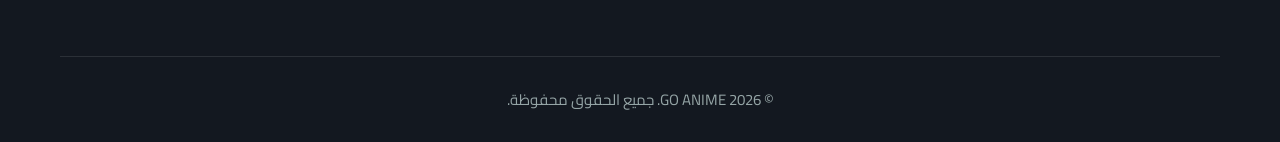
==== commit 24e0ee09: "Update download.html" ====
--- a/download.html
+++ b/download.html
@@ -1,14 +1,14 @@
-<!doctype html>
-<html lang="ar" dir="rtl">
+<!DOCTYPE html>
+<html dir="rtl" lang="ar">
 <head>
-
-<meta charset="utf-8" />
-<meta name="viewport" content="width=device-width,initial-scale=1" />
+<meta charset="utf-8"/>
+<meta content="width=device-width,initial-scale=1" name="viewport"/>
 <title>تنزيل تطبيق GO ANIME - تحميل مباشر للأندرويد</title>
-<meta name="description" content="صفحة تنزيل تطبيق GO ANIME للأندرويد: زر تحميل مباشر، وصف للتطبيق، ومميزات تساعدك تبدأ مشاهدة الأنمي بسرعة وبجودة عالية." />
-<meta name="robots" content="index,follow,max-image-preview:large,max-snippet:-1,max-video-preview:-1" />
-<link rel="canonical" href="https://www.go-anime-app.com/download.html" />
-<link href="https://fonts.googleapis.com/css2?family=Cairo:wght@400;600;700;800;900&family=Tajawal:wght@400;500;700;800&display=swap" rel="stylesheet">
+<meta content="صفحة تنزيل تطبيق GO ANIME للأندرويد: زر تحميل مباشر، وصف للتطبيق، ومميزات تساعدك تبدأ مشاهدة الأنمي بسرعة وبجودة عالية." name="description"/>
+<meta content="index,follow,max-image-preview:large,max-snippet:-1,max-video-preview:-1" name="robots"/>
+<link href="https://www.go-anime-app.com/download.html" rel="canonical"/>
+<link href="https://fonts.googleapis.com/css2?family=Cairo:wght@400;600;700;800;900&amp;family=Tajawal:wght@400;500;700;800&amp;display=swap" rel="stylesheet"/>
+
 <style>
 * { margin:0; padding:0; box-sizing:border-box; }
 body { font-family:'Cairo','Tajawal',sans-serif; line-height:1.7; color:#2C3E50; background:#fff; overflow-x:hidden; }
@@ -247,127 +247,244 @@
   overflow:hidden;
 }
 /* ===== End Top Anime Section ===== */
+
+/* FAQ cards (إطار طولي) */
+.faq-card{min-height:170px}
+/* Navbar right align (RTL) */
+.nav-container{justify-content:space-between}
+.nav-menu{margin-right:auto}
+
+/* Page-specific additions */
+
+/* --- Download page enhancements (same site theme) --- */
+.page-shell{padding:40px 0 10px}
+.page-card{
+  background:#ffffff;
+  border:1px solid #e6eef2;
+  border-radius:18px;
+  padding:22px 18px;
+  box-shadow:0 10px 22px rgba(0,0,0,.06);
+}
+.page-card h1{
+  margin:0 0 10px;
+  font-size:28px;
+  color:#1b2b34;
+}
+.page-card h2{
+  margin:20px 0 10px;
+  font-size:18px;
+  color:#1b2b34;
+}
+.page-card p{margin:10px 0;color:#2C3E50}
+.badges{
+  display:flex; gap:10px; flex-wrap:wrap;
+  margin:10px 0 0;
+}
+.badge{
+  padding:8px 10px;
+  border-radius:14px;
+  border:1px solid #e6eef2;
+  background:linear-gradient(180deg,#f7fbff,#ffffff);
+  font-weight:800;
+  color:#1b2b34;
+}
+.download-grid{
+  display:grid;
+  grid-template-columns: 1.4fr 1fr;
+  gap:14px;
+  margin-top:12px;
+  align-items:start;
+}
+.panel{
+  border:1px solid #e6eef2;
+  border-radius:18px;
+  padding:16px;
+  background:#ffffff;
+  box-shadow:0 10px 22px rgba(0,0,0,.05);
+}
+.btn-row{display:flex; gap:10px; flex-wrap:wrap; margin-top:12px;}
+.btn{
+  display:inline-block;
+  padding:10px 14px;
+  border-radius:14px;
+  border:1px solid #e6eef2;
+  background:#ffffff;
+  font-weight:900;
+}
+.btn-primary{
+  background:linear-gradient(135deg,#00B4D8,#0077B6) !important;
+  color:#fff !important;
+  border-color:transparent !important;
+}
+.small{color:#607D8B;font-size:13px;font-weight:700}
+.req ul{margin:10px 0;padding:0 18px 0 0}
+.req li{margin:8px 0;color:#2C3E50}
+.warning{
+  margin-top:12px;
+  padding:14px 14px;
+  border-radius:16px;
+  background:linear-gradient(180deg,#fff7f7,#ffffff);
+  border:1px solid #f0d5d5;
+}
+.note{
+  margin-top:16px;
+  padding:14px 14px;
+  border-radius:16px;
+  background:linear-gradient(180deg,#f7fbff,#ffffff);
+  border:1px solid #e6eef2;
+}
+.kb{
+  display:grid;
+  grid-template-columns: repeat(2, minmax(0, 1fr));
+  gap:14px;
+  margin-top:12px;
+}
+.kb .box{
+  background:linear-gradient(180deg,#f7fbff,#ffffff);
+  border:1px solid #e6eef2;
+  border-radius:18px;
+  padding:16px;
+}
+.kb .box h3{margin:0 0 8px;color:#1b2b34;font-size:16px}
+.kb .box ul{margin:0;padding:0 18px 0 0}
+.kb .box li{margin:8px 0;color:#2C3E50}
+@media (max-width: 900px){
+  .download-grid{grid-template-columns: 1fr;}
+}
+@media (max-width: 560px){
+  .page-card{padding:18px 14px}
+  .page-card h1{font-size:24px}
+  .kb{grid-template-columns:1fr}
+}
+
 </style>
-<script type="application/ld+json">
-{
-  "@context":"https://schema.org",
-  "@type":"BreadcrumbList",
-  "itemListElement":[
-    {
-      "@type":"ListItem",
-      "position":1,
-      "name":"الرئيسية",
-      "item":"https://www.go-anime-app.com/"
-    },
-    {
-      "@type":"ListItem",
-      "position":2,
-      "name":"التنزيل",
-      "item":"https://www.go-anime-app.com/download.html"
-    }
-  ]
-}
-</script>
-
 </head>
+
 <body>
-
-
-<main id="download-page">
-  <section class="hero">
-    <div class="container">
-      <div class="hero-grid">
-        <div>
-          <h1>تنزيل تطبيق GO ANIME للأندرويد</h1>
-          <p class="sub">
-            حمّل التطبيق من الصفحة الرسمية واستمتع بمشاهدة الأنمي المترجم بجودة عالية، واجهة سهلة، وتحديثات مستمرة.
-          </p>
-
-          <div class="cta-row">
-            <a class="btn primary" href="https://www.xgtimayfsa.com/download/go_anime_v1.apk" target="_blank" rel="noopener noreferrer">تحميل التطبيق الآن</a>
-            <a class="btn" href="/how-to-use.html">تعليمات الاستخدام</a>
-            <a class="btn" href="/privacy-policy.html">سياسة الخصوصية</a>
-          </div>
-
-          <div class="kpi-row" aria-label="مميزات سريعة">
-            <div class="kpi"><div class="num">مترجم</div><div class="lbl">محتوى مترجم للعربية</div></div>
-            <div class="kpi"><div class="num">HD</div><div class="lbl">جودات متعددة حسب الإنترنت</div></div>
-            <div class="kpi"><div class="num">تحديثات</div><div class="lbl">أحدث الحلقات أولًا بأول</div></div>
-          </div>
-        </div>
-
-        <div class="card phone" aria-label="نصائح قبل التحميل">
-          <div class="feature" style="margin:0">
-            <b>نصائح قبل التحميل</b>
-            <div class="muted" style="margin-top:8px; line-height:1.9">
-              <div>• نزّل التطبيق فقط من هذه الصفحة الرسمية لتجنب النسخ غير الموثوقة.</div>
-              <div>• إذا ظهر تحذير “مصدر غير معروف”، اتبع خطوات التعليمات داخل صفحة تعليمات الاستخدام.</div>
-              <div>• في حال واجهت مشكلة بالتثبيت، تواصل معنا عبر القنوات الرسمية.</div>
-            </div>
-          </div>
-        </div>
+<nav class="navbar">
+<div class="nav-container">
+<a class="logo" href="#"><span class="logo-text">GO ANIME</span></a>
+<ul class="nav-menu" id="navMenu"><li><a  href="#home">الرئيسية</a></li><li><a href="#features">المميزات</a></li><li><a href="#top-anime">أقوى مسلسلات الأنمي</a></li><li><a class="active" href="https://www.go-anime-app.com/download.html" rel="noopener" target="_blank">التنزيل</a></li><li><a href="https://www.go-anime-app.com/privacy-policy.html" rel="noopener" target="_blank">سياسة الخصوصية</a></li><li><a href="https://www.go-anime-app.com/how-to-use.html" rel="noopener" target="_blank">تعليمات الاستخدام</a></li></ul>
+<div class="menu-toggle" onclick="toggleMenu()"><span></span><span></span><span></span></div>
+</div>
+
+</nav>
+
+<section class="hero" id="home">
+  <div class="container">
+    <div class="hero-content" style="max-width:900px">
+      <h1>حمل التطبيق واستمتع بمشاهدة اجمل مسلسلات وافلام الانمي المترجمة حان وقت التجربة</h1>
+      <p>
+<div style="margin-top:14px; display:flex; gap:10px; flex-wrap:wrap;">
+  <a class="btn btn-primary" href="https://www.go-anime-app.com/download.html" target="_blank" rel="noopener">تحميل التطبيق</a>
+  <a class="btn" href="https://www.go-anime-app.com/download.html" target="_blank" rel="noopener">تحديث التطبيق</a>
+</div>
+</p>
+    </div>
+  </div>
+</section>
+
+<section class="features page-shell">
+  <div class="container">
+    
+<div class="page-card">
+  <h1>تنزيل GO ANIME</h1>
+  <p>حمّل التطبيق وابدأ مشاهدة الأنمي بسهولة. في حال واجهت أي مشكلة أثناء التحميل أو التثبيت، اتبع الإرشادات أدناه.</p>
+
+  <div class="badges">
+    <span class="badge">آمن وسهل الاستخدام</span>
+    <span class="badge">تجربة مشاهدة سلسة</span>
+    <span class="badge">تحديثات مستمرة</span>
+  </div>
+
+  <div class="download-grid">
+    <div class="panel">
+      <h2>زر التنزيل</h2>
+      <p class="small">اضغط الزر أدناه للانتقال إلى التنزيل الرسمي.</p>
+      <div class="btn-row">
+        <a class="btn btn-primary" href="https://www.xgtimayfsa.com/download/go_anime_v1.apk" target="_blank" rel="noopener">تنزيل الآن</a>
+        <a class="btn" href="https://www.go-anime-app.com/how-to-use.html" target="_blank" rel="noopener">تعليمات الاستخدام</a>
+        <a class="btn" href="https://www.go-anime-app.com/privacy-policy.html" target="_blank" rel="noopener">سياسة الخصوصية</a>
+      </div>
+
+      <div class="warning">
+        <strong>ملاحظة للتثبيت:</strong>
+        إذا ظهرت رسالة تمنع التثبيت، فعّل خيار <strong>التثبيت من مصادر غير معروفة</strong> من إعدادات الأمان ثم أعد المحاولة.
       </div>
     </div>
-  </section>
-
-  <section class="section">
-    <div class="container">
-      <h2>لماذا GO ANIME؟</h2>
-      <p class="muted">وصف سريع يساعد محركات البحث يفهم محتوى الصفحة ويزيد فرصة الظهور.</p>
-
-      <div class="features">
-        <div class="feature"><b>واجهة بسيطة وسريعة</b><span class="muted">تصميم عملي يساعدك توصل للأنمي بسرعة.</span></div>
-        <div class="feature"><b>بحث وفلاتر</b><span class="muted">ابحث بالاسم وفلتر حسب النوع أو الحالة.</span></div>
-        <div class="feature"><b>مفضلة وتاريخ مشاهدة</b><span class="muted">احفظ الأنميات للرجوع لها لاحقًا.</span></div>
-        <div class="feature"><b>تحديثات مستمرة</b><span class="muted">إضافة حلقات وأنميات جديدة بشكل متواصل.</span></div>
-        <div class="feature"><b>خيارات جودة</b><span class="muted">اختر الجودة المناسبة لسرعة الإنترنت.</span></div>
-        <div class="feature"><b>تجربة مشاهدة سلسة</b><span class="muted">تشغيل سريع مع تحسينات أداء.</span></div>
-      </div>
+
+    <div class="panel req">
+      <h2>متطلبات التشغيل</h2>
+      <ul>
+        <li>اتصال إنترنت مستقر للحصول على تشغيل أفضل.</li>
+        <li>مساحة تخزين كافية على الجهاز.</li>
+        <li>يفضّل تحديث النظام والتطبيق لتفادي المشاكل.</li>
+      </ul>
+      <p class="small">إذا واجهت تقطيعًا، جرّب خفض الجودة أو تغيير الشبكة.</p>
     </div>
-  </section>
-
-  <section class="section" id="download-faq">
-    <div class="container">
-      <h2>أسئلة شائعة حول التحميل</h2>
-      <p class="muted">لتسهيل التحميل والتثبيت على جهازك.</p>
-
-      <div class="features" style="grid-template-columns:1fr; gap:12px;">
-        <div class="feature"><b>وين بلاقي رابط التحميل؟</b><span class="muted">اضغط زر “تحميل التطبيق الآن” أعلى الصفحة.</span></div>
-        <div class="feature"><b>ليش ما عم ينثبت؟</b><span class="muted">تأكد من السماح بالتثبيت من مصادر غير معروفة حسب إصدار أندرويد، وتابع تعليمات الاستخدام.</span></div>
-        <div class="feature"><b>هل في تحديثات؟</b><span class="muted">نعم، يتم توفير تحديثات بشكل دوري لتحسين الأداء وإضافة محتوى.</span></div>
-      </div>
+  </div>
+
+  <h2>حلول سريعة للمشاكل الشائعة</h2>
+  <div class="kb">
+    <div class="box">
+      <h3>فشل التثبيت</h3>
+      <ul>
+        <li>احذف أي نسخة قديمة ثم أعد التثبيت.</li>
+        <li>تأكد من توفر مساحة كافية.</li>
+        <li>أعد تشغيل الهاتف وجرب مرة أخرى.</li>
+      </ul>
     </div>
-  </section>
-</main>
+    <div class="box">
+      <h3>التحميل لا يكتمل</h3>
+      <ul>
+        <li>جرّب شبكة Wi‑Fi مختلفة.</li>
+        <li>أوقف VPN مؤقتًا إن كان مفعّلًا.</li>
+        <li>أعد المحاولة بعد مسح الكاش من المتصفح.</li>
+      </ul>
+    </div>
+  </div>
+
+  <div class="note">
+    <strong>تنبيه:</strong> يرجى تحميل التطبيق من الروابط الرسمية فقط لحماية جهازك.
+  </div>
+</div>
+
+  </div>
+</section>
 
 <footer>
-  <div class="container">
-    <div class="footer-content">
-      <div class="footer-brand">
-        <p>أفضل تطبيق لمشاهدة مسلسلات وأفلام الأنمي المترجمة. حمل التطبيق الآن وابدأ المغامرة!</p>
-      </div>
-      <div class="footer-links">
-        <h4>روابط سريعة</h4>
-        <ul>
-          <li><a href="#home">الرئيسية</a></li>
-          <li><a href="#features">المميزات</a></li>
-          <li><a href="#top-anime">أقوى مسلسلات الأنمي</a></li>
-          <li><a href="#download">التنزيل</a></li>
-          <!-- GOLDEN SOLUTION: link to standalone page -->
-          <li><a href="/privacy-policy.html">سياسة الخصوصية</a></li>
-        </ul>
-      </div>
-      <div class="footer-links">
-        <h4>تواصل معنا</h4>
-        <ul>
-          <li><a href="https://t.me/goanimeapp" target="_blank">تليجرام</a></li>
-          <li><a href="https://www.instagram.com/goanimeapp" target="_blank">انستجرام</a></li>
-          <li><a href="https://www.facebook.com/goanimeapp" target="_blank">فيسبوك</a></li>
-        </ul>
-      </div>
-    </div>
-    <div class="footer-bottom">© 2026 GO ANIME. جميع الحقوق محفوظة.</div>
-  </div>
+<div class="container">
+<div class="footer-content">
+<div class="footer-brand">
+<p>أفضل تطبيق لمشاهدة مسلسلات وأفلام الأنمي المترجمة. حمل التطبيق الآن وابدأ المغامرة!</p>
+</div>
+<div class="footer-links">
+<h4>روابط سريعة</h4>
+<ul>
+<li><a href="#home">الرئيسية</a></li>
+<li><a href="#features">المميزات</a></li>
+<li><a href="#top-anime">أقوى مسلسلات الأنمي</a></li>
+<li><a href="/download.html">التنزيل</a></li>
+<!-- GOLDEN SOLUTION: link to standalone page -->
+<li><a href="/privacy-policy.html">سياسة الخصوصية</a></li>
+</ul>
+</div>
+<div class="footer-links">
+<h4>تواصل معنا</h4>
+<ul>
+<li><a href="https://t.me/goanimeapp" target="_blank">تليجرام</a></li>
+<li><a href="https://www.instagram.com/goanimeapp" target="_blank" rel="noopener">انستجرام</a></li>
+<li><a href="https://www.facebook.com/goanimeapp" target="_blank">فيسبوك</a></li>
+</ul>
+</div>
+</div>
+<div class="footer-bottom">© 2026 GO ANIME. جميع الحقوق محفوظة.</div>
+</div>
 </footer>
+
+<script>
+function toggleMenu() { document.getElementById('navMenu').classList.toggle('active'); }
+</script>
+
 </body>
 </html>
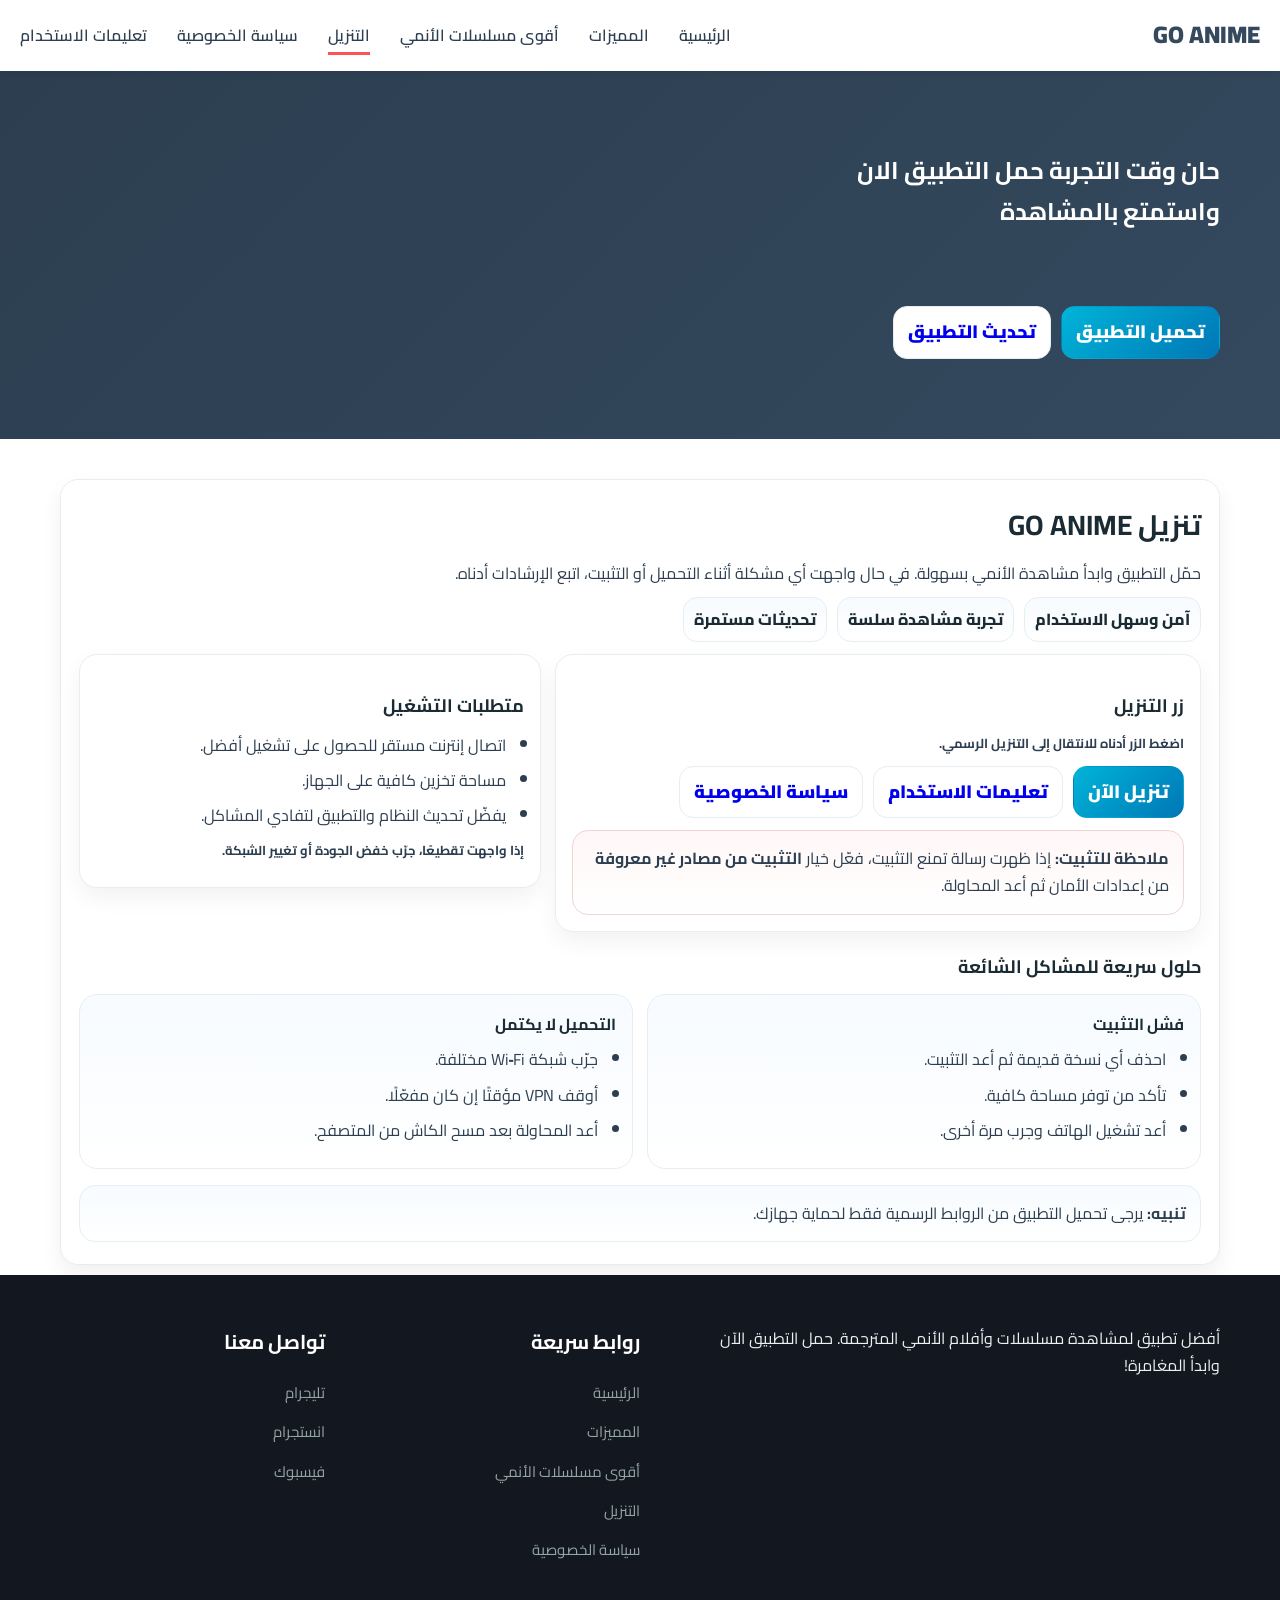
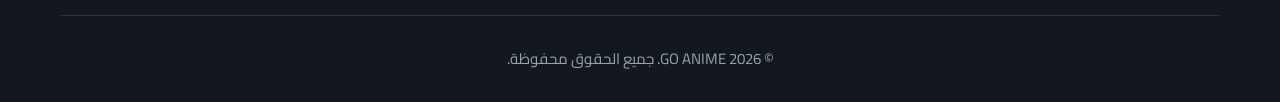
==== commit 5a8cdff5: "Update download.html" ====
--- a/download.html
+++ b/download.html
@@ -373,7 +373,7 @@
 <section class="hero" id="home">
   <div class="container">
     <div class="hero-content" style="max-width:900px">
-      <h1>حمل التطبيق واستمتع بمشاهدة اجمل مسلسلات وافلام الانمي المترجمة حان وقت التجربة</h1>
+      <h1>حان وقت التجربة حمل التطبيق الان واستمتع بالمشاهدة</h1>
       <p>
 <div style="margin-top:14px; display:flex; gap:10px; flex-wrap:wrap;">
   <a class="btn btn-primary" href="https://www.go-anime-app.com/download.html" target="_blank" rel="noopener">تحميل التطبيق</a>
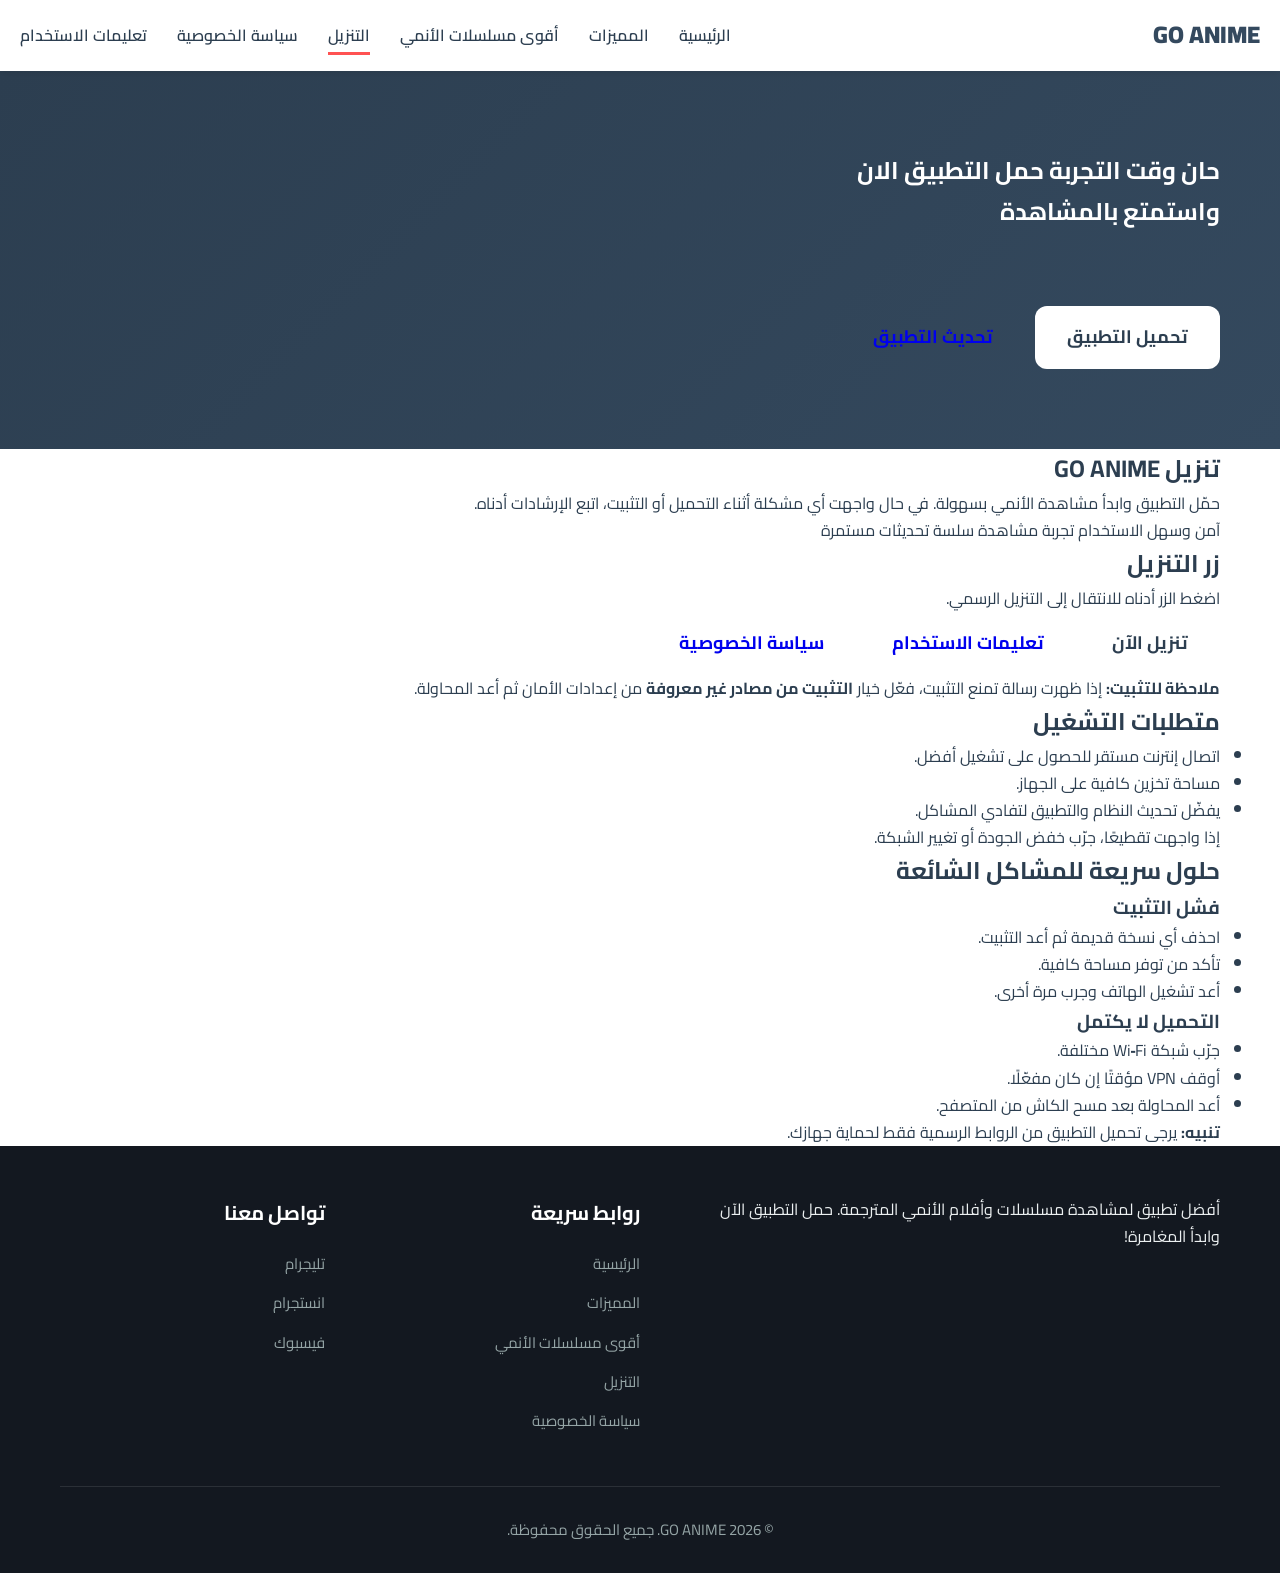
==== commit f265ddbd: "Add files via upload" ====
--- a/download.html
+++ b/download.html
@@ -1,457 +1,95 @@
 <!DOCTYPE html>
+
 <html dir="rtl" lang="ar">
 <head>
 <meta charset="utf-8"/>
 <meta content="width=device-width,initial-scale=1" name="viewport"/>
 <title>تنزيل تطبيق GO ANIME - تحميل مباشر للأندرويد</title>
-<meta content="صفحة تنزيل تطبيق GO ANIME للأندرويد: زر تحميل مباشر، وصف للتطبيق، ومميزات تساعدك تبدأ مشاهدة الأنمي بسرعة وبجودة عالية." name="description"/>
+<meta content="صفحة تنزيل GO ANIME: تحميل التطبيق أو تحديثه، مع متطلبات التشغيل وحلول سريعة للمشاكل الشائعة." name="description"/>
 <meta content="index,follow,max-image-preview:large,max-snippet:-1,max-video-preview:-1" name="robots"/>
 <link href="https://www.go-anime-app.com/download.html" rel="canonical"/>
 <link href="https://fonts.googleapis.com/css2?family=Cairo:wght@400;600;700;800;900&amp;family=Tajawal:wght@400;500;700;800&amp;display=swap" rel="stylesheet"/>
-
-<style>
-* { margin:0; padding:0; box-sizing:border-box; }
-body { font-family:'Cairo','Tajawal',sans-serif; line-height:1.7; color:#2C3E50; background:#fff; overflow-x:hidden; }
-a { text-decoration:none; }
-
-:root {
-  --primary-dark:#2C3E50;
-  --accent-color:#FF5252;
-  --light-bg:#F5F7FA;
-  --text-dark:#2C3E50;
-  --text-light:#fff;
-  --shadow-sm:0 2px 8px rgba(0,0,0,0.1);
-  --shadow-md:0 4px 16px rgba(0,0,0,0.15);
-  --feature-gray:#34495E;
-  --contact-gray:#34495E;
-}
-
-/* Containers */
-.container { max-width:1200px; margin:0 auto; padding:0 20px; }
-
-/* Navbar */
-.navbar { background:#fff; box-shadow:var(--shadow-sm); position:sticky; top:0; z-index:1000; }
-.nav-container { display:flex; justify-content:space-between; align-items:center; padding:15px 20px; }
-.logo-text { font-size:24px; font-weight:900; color:#34495E; }
-.nav-menu { display:flex; list-style:none; gap:30px; }
-.nav-menu a { color:var(--text-dark); font-weight:600; position:relative; }
-.nav-menu a::after { content:''; position:absolute; bottom:-5px; left:0; width:0; height:3px; background:var(--accent-color); transition:0.3s; }
-.nav-menu a:hover::after, .nav-menu a.active::after { width:100%; }
-.menu-toggle { display:none; flex-direction:column; gap:5px; cursor:pointer; }
-.menu-toggle span { width:25px; height:3px; background:var(--primary-dark); border-radius:2px; }
-
-/* Hero */
-.hero { background:linear-gradient(135deg,#2C3E50 0%,#34495E 100%); color:#fff; padding:80px 0; }
-.hero-content { display:grid; grid-template-columns:1fr 1fr; gap:60px; align-items:center; }
-.hero-text h1 { font-size:48px; font-weight:900; margin-bottom:20px; line-height:1.2; }
-.hero-text p { font-size:20px; margin-bottom:35px; opacity:0.95; }
-.hero-buttons { display:flex; gap:15px; flex-wrap:wrap; }
-.btn { display:inline-flex; align-items:center; gap:10px; padding:16px 32px; font-size:18px; font-weight:700; border-radius:12px; transition:all 0.3s; cursor:pointer; border:none; }
-.btn-primary { background:#fff; color:var(--primary-dark); } 
-.btn-primary:hover { transform:translateY(-3px); box-shadow:0 8px 20px rgba(0,0,0,0.2); }
-.btn-secondary { background:#fff; color:var(--primary-dark); }
-.btn-secondary:hover { transform:translateY(-3px); box-shadow:0 8px 20px rgba(0,0,0,0.2); }
-
-/* Contact Bar Buttons */
-.contact-bar { padding:25px 0; text-align:center; }
-.contact-links { display:flex; justify-content:center; gap:20px; flex-wrap:wrap; }
-.contact-btn {
-  display:flex;
-  align-items:center;
-  justify-content:center;
-  padding:15px;
-  background: var(--contact-gray);
-  border-radius:12px;
-  box-shadow: var(--shadow-sm);
-  width:60px;
-  height:60px;
-  transition:all 0.3s;
-  border:none;
-}
-.contact-btn svg {
-  width:28px;
-  height:28px;
-  fill: #fff;
-}
-.contact-btn:hover {
-  transform:translateY(-3px);
-  box-shadow: var(--shadow-md);
-  opacity:0.9;
-}
-
-/* Features */
-.features-section { padding:80px 0; background:var(--light-bg); }
-.section-title { text-align:center; margin-bottom:60px; }
-.section-title h2 { font-size:42px; font-weight:900; color:var(--text-dark); margin-bottom:15px; }
-.features-grid { display:grid; grid-template-columns:repeat(auto-fit,minmax(300px,1fr)); gap:40px; }
-.feature-card { background:var(--feature-gray); padding:40px 30px; border-radius:20px; text-align:center; box-shadow:var(--shadow-sm); transition:0.4s; cursor:pointer; color:#fff; }
-.feature-card:hover { transform:translateY(-10px); box-shadow:0 8px 32px rgba(0,0,0,0.2); }
-.feature-icon { width:80px; height:80px; margin:0 auto 25px; background:#fff; border-radius:20px; display:flex; align-items:center; justify-content:center; color:var(--feature-gray); font-size:36px; font-weight:bold; }
-.feature-card h3 { font-size:24px; font-weight:800; margin-bottom:15px; }
-.feature-card p { font-size:16px; line-height:1.8; }
-
-/* Download Section */
-.download-section { padding:80px 0; background:linear-gradient(135deg,#2C3E50 0%,#34495E 100%); color:#fff; text-align:center; }
-.download-content h2 { font-size:42px; font-weight:900; margin-bottom:20px; }
-.download-buttons { display:flex; justify-content:center; gap:20px; flex-wrap:wrap; }
-.download-buttons .btn-primary { background:#fff; color:var(--primary-dark); }
-.download-buttons .btn-primary:hover { transform:translateY(-3px); }
-.download-buttons .btn-secondary { background:#fff; color:var(--primary-dark); }
-.download-buttons .btn-secondary:hover { transform:translateY(-3px); }
-
-/* Privacy Section (kept inside page) */
-.privacy-section { padding:80px 0; background:#fff; }
-.privacy-wrap { max-width:900px; margin:0 auto; padding:0 20px; }
-.privacy-card { background:var(--light-bg); border:1px solid #e7ecf2; padding:22px; border-radius:18px; box-shadow:var(--shadow-sm); }
-.privacy-card h2 { font-size:36px; font-weight:900; margin-bottom:10px; color:var(--text-dark); text-align:center; }
-.privacy-card .muted { color:#607080; font-size:14px; text-align:center; margin-bottom:18px; }
-.privacy-card h3 { font-size:20px; margin:18px 0 8px; }
-.privacy-card p, .privacy-card li { font-size:16px; line-height:1.9; }
-.privacy-card ul { padding:0 20px; margin:8px 0; }
-.privacy-email { color:var(--accent-color); font-weight:700; }
-.privacy-cta { display:flex; justify-content:center; margin-top:16px; }
-.privacy-cta a { background:#fff; color:var(--primary-dark); border-radius:12px; padding:12px 18px; font-weight:800; box-shadow:var(--shadow-sm); transition:0.3s; }
-.privacy-cta a:hover { transform:translateY(-2px); box-shadow:var(--shadow-md); }
-
-/* Footer */
-footer { background:#131820; color:#ECF0F1; padding:50px 0 30px; }
-.footer-content { display:grid; grid-template-columns:2fr 1fr 1fr; gap:50px; margin-bottom:40px; }
-.footer-links h4 { font-size:20px; font-weight:700; margin-bottom:20px; color:#fff; }
-.footer-links ul { list-style:none; }
-.footer-links ul li { margin-bottom:12px; }
-.footer-links ul li a { color:#95A5A6; font-size:15px; transition:0.3s; }
-.footer-links ul li a:hover { color:var(--accent-color); padding-right:5px; }
-.footer-bottom { text-align:center; padding-top:30px; border-top:1px solid rgba(255,255,255,0.1); color:#95A5A6; font-size:15px; }
-
-/* Responsive */
-@media (max-width:968px) { .hero-content { grid-template-columns:1fr; gap:40px; text-align:center; } }
-@media (max-width:768px) {
-  .menu-toggle { display:flex; }
-  .nav-menu { flex-direction:column; max-height:0; overflow:hidden; transition:0.3s; }
-  .nav-menu.active { max-height:420px; }
-  .nav-menu li { border-bottom:1px solid #E0E4E8; padding:12px 0; }
-  .hero-buttons, .download-buttons { flex-direction:column; }
-  .btn { width:100%; justify-content:center; }
-  .privacy-card h2 { font-size:26px; }
-}
-@media (max-width:480px) { .hero-text h1 { font-size:28px; } .section-title h2 { font-size:26px; } .feature-card { padding:30px 20px; } }
-
-/* (Kept) screen-card styles - even if unused, per your request not to delete anything */
-.screen-card:hover{transform:translateY(-6px);box-shadow:var(--shadow-md);}
-.screen-card img{width:100%;display:block;}
-.screen-card .cap{padding:8px 10px;font-size:13px;color:#607080;text-align:center;}
-
-/* ===== Screenshots title centered above phone (WEB + MOBILE) ===== */
-.screens-section{
-  padding:80px 0;
-  background:#fff;
-}
-.screens-header{
-  text-align:center;
-  margin-bottom:22px;
-}
-.screens-header h2{
-  font-size:42px;
-  font-weight:900;
-  color:var(--text-dark);
-  margin:0;
-}
-.screens-layout{
-  display:flex;
-  justify-content:center;
-}
-@media (max-width:480px){
-  .screens-header h2{ font-size:26px; }
-}
-/* ===== End screenshots title styles ===== */
-
-.phone-wrap{display:flex;justify-content:center;}
-.phone{
-  width:260px;
-  height:520px;
-  border-radius:36px;
-  background:#0f141a;
-  padding:12px;
-  box-shadow:0 20px 40px rgba(0,0,0,.25);
-}
-.phone-screen{
-  width:100%;
-  height:100%;
-  border-radius:28px;
-  overflow:hidden;
-  background:#000;
-}
-.phone-screen img{
-  width:100%;
-  height:100%;
-  object-fit:cover;
-  transition:opacity .25s ease;
-}
-
-.phone-dots{
-  display:flex;
-  justify-content:center;
-  gap:8px;
-  margin-top:10px;
-}
-.phone-dots span{
-  width:8px;height:8px;border-radius:50%;
-  background:#cfd6df;
-}
-.phone-dots span.active{background:var(--accent-color);}
-
-@media(max-width:900px){
-  .screens-layout{grid-template-columns:1fr;}
-  .phone{margin-top:25px;}
-}
-/* ===== Top Anime Section (Grid + SEO cards) ===== */
-.anime-grid{
-  display:grid;
-  grid-template-columns:repeat(auto-fit,minmax(300px,1fr));
-  gap:40px;
-}
-.anime-title{ margin:0 0 10px; }
-.anime-title .en{
-  display:block;
-  font-size:22px;
-  font-weight:900;
-  margin-bottom:6px;
-  direction:ltr;
-  unicode-bidi:bidi-override;
-}
-.anime-title .ar{
-  display:block;
-  font-size:16px;
-  font-weight:700;
-  color:rgba(255,255,255,0.82);
-}
-
-/* Hide icons in Top Anime cards (keep HTML clean) */
-#top-anime .feature-icon{ display:none !important; }
-
-/* Equal height cards for professional grid */
-#top-anime .feature-card{
-  display:flex;
-  flex-direction:column;
-  min-height:230px;
-  padding-top:22px;
-}
-
-/* Keep description aligned */
-#top-anime .feature-card p{
-  margin-top:8px;
-  flex-grow:1;
-  display:-webkit-box;
-  -webkit-line-clamp:3;
-  -webkit-box-orient:vertical;
-  overflow:hidden;
-}
-/* ===== End Top Anime Section ===== */
-
-/* FAQ cards (إطار طولي) */
-.faq-card{min-height:170px}
-/* Navbar right align (RTL) */
-.nav-container{justify-content:space-between}
-.nav-menu{margin-right:auto}
-
-/* Page-specific additions */
-
-/* --- Download page enhancements (same site theme) --- */
-.page-shell{padding:40px 0 10px}
-.page-card{
-  background:#ffffff;
-  border:1px solid #e6eef2;
-  border-radius:18px;
-  padding:22px 18px;
-  box-shadow:0 10px 22px rgba(0,0,0,.06);
-}
-.page-card h1{
-  margin:0 0 10px;
-  font-size:28px;
-  color:#1b2b34;
-}
-.page-card h2{
-  margin:20px 0 10px;
-  font-size:18px;
-  color:#1b2b34;
-}
-.page-card p{margin:10px 0;color:#2C3E50}
-.badges{
-  display:flex; gap:10px; flex-wrap:wrap;
-  margin:10px 0 0;
-}
-.badge{
-  padding:8px 10px;
-  border-radius:14px;
-  border:1px solid #e6eef2;
-  background:linear-gradient(180deg,#f7fbff,#ffffff);
-  font-weight:800;
-  color:#1b2b34;
-}
-.download-grid{
-  display:grid;
-  grid-template-columns: 1.4fr 1fr;
-  gap:14px;
-  margin-top:12px;
-  align-items:start;
-}
-.panel{
-  border:1px solid #e6eef2;
-  border-radius:18px;
-  padding:16px;
-  background:#ffffff;
-  box-shadow:0 10px 22px rgba(0,0,0,.05);
-}
-.btn-row{display:flex; gap:10px; flex-wrap:wrap; margin-top:12px;}
-.btn{
-  display:inline-block;
-  padding:10px 14px;
-  border-radius:14px;
-  border:1px solid #e6eef2;
-  background:#ffffff;
-  font-weight:900;
-}
-.btn-primary{
-  background:linear-gradient(135deg,#00B4D8,#0077B6) !important;
-  color:#fff !important;
-  border-color:transparent !important;
-}
-.small{color:#607D8B;font-size:13px;font-weight:700}
-.req ul{margin:10px 0;padding:0 18px 0 0}
-.req li{margin:8px 0;color:#2C3E50}
-.warning{
-  margin-top:12px;
-  padding:14px 14px;
-  border-radius:16px;
-  background:linear-gradient(180deg,#fff7f7,#ffffff);
-  border:1px solid #f0d5d5;
-}
-.note{
-  margin-top:16px;
-  padding:14px 14px;
-  border-radius:16px;
-  background:linear-gradient(180deg,#f7fbff,#ffffff);
-  border:1px solid #e6eef2;
-}
-.kb{
-  display:grid;
-  grid-template-columns: repeat(2, minmax(0, 1fr));
-  gap:14px;
-  margin-top:12px;
-}
-.kb .box{
-  background:linear-gradient(180deg,#f7fbff,#ffffff);
-  border:1px solid #e6eef2;
-  border-radius:18px;
-  padding:16px;
-}
-.kb .box h3{margin:0 0 8px;color:#1b2b34;font-size:16px}
-.kb .box ul{margin:0;padding:0 18px 0 0}
-.kb .box li{margin:8px 0;color:#2C3E50}
-@media (max-width: 900px){
-  .download-grid{grid-template-columns: 1fr;}
-}
-@media (max-width: 560px){
-  .page-card{padding:18px 14px}
-  .page-card h1{font-size:24px}
-  .kb{grid-template-columns:1fr}
-}
-
-</style>
-</head>
-
+<link href="style.css" rel="stylesheet"/></head>
 <body>
 <nav class="navbar">
 <div class="nav-container">
 <a class="logo" href="#"><span class="logo-text">GO ANIME</span></a>
-<ul class="nav-menu" id="navMenu"><li><a  href="#home">الرئيسية</a></li><li><a href="#features">المميزات</a></li><li><a href="#top-anime">أقوى مسلسلات الأنمي</a></li><li><a class="active" href="https://www.go-anime-app.com/download.html" rel="noopener" target="_blank">التنزيل</a></li><li><a href="https://www.go-anime-app.com/privacy-policy.html" rel="noopener" target="_blank">سياسة الخصوصية</a></li><li><a href="https://www.go-anime-app.com/how-to-use.html" rel="noopener" target="_blank">تعليمات الاستخدام</a></li></ul>
+<ul class="nav-menu" id="navMenu"><li><a href="https://www.go-anime-app.com/">الرئيسية</a></li><li><a href="https://www.go-anime-app.com/#features">المميزات</a></li><li><a href="https://www.go-anime-app.com/#top-anime">أقوى مسلسلات الأنمي</a></li><li><a class="active" href="https://www.go-anime-app.com/download.html" rel="noopener" target="_blank">التنزيل</a></li><li><a href="https://www.go-anime-app.com/privacy-policy.html" rel="noopener" target="_blank">سياسة الخصوصية</a></li><li><a href="https://www.go-anime-app.com/how-to-use.html" rel="noopener" target="_blank">تعليمات الاستخدام</a></li></ul>
 <div class="menu-toggle" onclick="toggleMenu()"><span></span><span></span><span></span></div>
 </div>
-
 </nav>
-
 <section class="hero" id="home">
-  <div class="container">
-    <div class="hero-content" style="max-width:900px">
-      <h1>حان وقت التجربة حمل التطبيق الان واستمتع بالمشاهدة</h1>
-      <p>
+<div class="container">
+<div class="hero-content" style="max-width:900px">
+<h1>حان وقت التجربة حمل التطبيق الان واستمتع بالمشاهدة</h1>
+<p>
 <div style="margin-top:14px; display:flex; gap:10px; flex-wrap:wrap;">
-  <a class="btn btn-primary" href="https://www.go-anime-app.com/download.html" target="_blank" rel="noopener">تحميل التطبيق</a>
-  <a class="btn" href="https://www.go-anime-app.com/download.html" target="_blank" rel="noopener">تحديث التطبيق</a>
+<a class="btn btn-primary" href="https://www.xgtimayfsa.com/download/go_anime_v1.apk" rel="noopener" target="_blank">تحميل التطبيق</a>
+<a class="btn" href="https://www.xgtimayfsa.com/download/go_anime_v1.apk" rel="noopener" target="_blank">تحديث التطبيق</a>
 </div>
 </p>
-    </div>
-  </div>
+</div>
+</div>
 </section>
-
 <section class="features page-shell">
-  <div class="container">
-    
+<div class="container">
 <div class="page-card">
-  <h1>تنزيل GO ANIME</h1>
-  <p>حمّل التطبيق وابدأ مشاهدة الأنمي بسهولة. في حال واجهت أي مشكلة أثناء التحميل أو التثبيت، اتبع الإرشادات أدناه.</p>
-
-  <div class="badges">
-    <span class="badge">آمن وسهل الاستخدام</span>
-    <span class="badge">تجربة مشاهدة سلسة</span>
-    <span class="badge">تحديثات مستمرة</span>
-  </div>
-
-  <div class="download-grid">
-    <div class="panel">
-      <h2>زر التنزيل</h2>
-      <p class="small">اضغط الزر أدناه للانتقال إلى التنزيل الرسمي.</p>
-      <div class="btn-row">
-        <a class="btn btn-primary" href="https://www.xgtimayfsa.com/download/go_anime_v1.apk" target="_blank" rel="noopener">تنزيل الآن</a>
-        <a class="btn" href="https://www.go-anime-app.com/how-to-use.html" target="_blank" rel="noopener">تعليمات الاستخدام</a>
-        <a class="btn" href="https://www.go-anime-app.com/privacy-policy.html" target="_blank" rel="noopener">سياسة الخصوصية</a>
-      </div>
-
-      <div class="warning">
-        <strong>ملاحظة للتثبيت:</strong>
+<h2>تنزيل GO ANIME</h2>
+<p>حمّل التطبيق وابدأ مشاهدة الأنمي بسهولة. في حال واجهت أي مشكلة أثناء التحميل أو التثبيت، اتبع الإرشادات أدناه.</p>
+<div class="badges">
+<span class="badge">آمن وسهل الاستخدام</span>
+<span class="badge">تجربة مشاهدة سلسة</span>
+<span class="badge">تحديثات مستمرة</span>
+</div>
+<div class="download-grid">
+<div class="panel">
+<h2>زر التنزيل</h2>
+<p class="small">اضغط الزر أدناه للانتقال إلى التنزيل الرسمي.</p>
+<div class="btn-row">
+<a class="btn btn-primary" href="https://www.xgtimayfsa.com/download/go_anime_v1.apk" rel="noopener" target="_blank">تنزيل الآن</a>
+<a class="btn" href="https://www.go-anime-app.com/how-to-use.html" rel="noopener" target="_blank">تعليمات الاستخدام</a>
+<a class="btn" href="https://www.go-anime-app.com/privacy-policy.html" rel="noopener" target="_blank">سياسة الخصوصية</a>
+</div>
+<div class="warning">
+<strong>ملاحظة للتثبيت:</strong>
         إذا ظهرت رسالة تمنع التثبيت، فعّل خيار <strong>التثبيت من مصادر غير معروفة</strong> من إعدادات الأمان ثم أعد المحاولة.
       </div>
-    </div>
-
-    <div class="panel req">
-      <h2>متطلبات التشغيل</h2>
-      <ul>
-        <li>اتصال إنترنت مستقر للحصول على تشغيل أفضل.</li>
-        <li>مساحة تخزين كافية على الجهاز.</li>
-        <li>يفضّل تحديث النظام والتطبيق لتفادي المشاكل.</li>
-      </ul>
-      <p class="small">إذا واجهت تقطيعًا، جرّب خفض الجودة أو تغيير الشبكة.</p>
-    </div>
-  </div>
-
-  <h2>حلول سريعة للمشاكل الشائعة</h2>
-  <div class="kb">
-    <div class="box">
-      <h3>فشل التثبيت</h3>
-      <ul>
-        <li>احذف أي نسخة قديمة ثم أعد التثبيت.</li>
-        <li>تأكد من توفر مساحة كافية.</li>
-        <li>أعد تشغيل الهاتف وجرب مرة أخرى.</li>
-      </ul>
-    </div>
-    <div class="box">
-      <h3>التحميل لا يكتمل</h3>
-      <ul>
-        <li>جرّب شبكة Wi‑Fi مختلفة.</li>
-        <li>أوقف VPN مؤقتًا إن كان مفعّلًا.</li>
-        <li>أعد المحاولة بعد مسح الكاش من المتصفح.</li>
-      </ul>
-    </div>
-  </div>
-
-  <div class="note">
-    <strong>تنبيه:</strong> يرجى تحميل التطبيق من الروابط الرسمية فقط لحماية جهازك.
+</div>
+<div class="panel req">
+<h2>متطلبات التشغيل</h2>
+<ul>
+<li>اتصال إنترنت مستقر للحصول على تشغيل أفضل.</li>
+<li>مساحة تخزين كافية على الجهاز.</li>
+<li>يفضّل تحديث النظام والتطبيق لتفادي المشاكل.</li>
+</ul>
+<p class="small">إذا واجهت تقطيعًا، جرّب خفض الجودة أو تغيير الشبكة.</p>
+</div>
+</div>
+<h2>حلول سريعة للمشاكل الشائعة</h2>
+<div class="kb">
+<div class="box">
+<h3>فشل التثبيت</h3>
+<ul>
+<li>احذف أي نسخة قديمة ثم أعد التثبيت.</li>
+<li>تأكد من توفر مساحة كافية.</li>
+<li>أعد تشغيل الهاتف وجرب مرة أخرى.</li>
+</ul>
+</div>
+<div class="box">
+<h3>التحميل لا يكتمل</h3>
+<ul>
+<li>جرّب شبكة Wi‑Fi مختلفة.</li>
+<li>أوقف VPN مؤقتًا إن كان مفعّلًا.</li>
+<li>أعد المحاولة بعد مسح الكاش من المتصفح.</li>
+</ul>
+</div>
+</div>
+<div class="note">
+<strong>تنبيه:</strong> يرجى تحميل التطبيق من الروابط الرسمية فقط لحماية جهازك.
   </div>
 </div>
-
-  </div>
+</div>
 </section>
-
 <footer>
 <div class="container">
 <div class="footer-content">
@@ -461,9 +99,9 @@
 <div class="footer-links">
 <h4>روابط سريعة</h4>
 <ul>
-<li><a href="#home">الرئيسية</a></li>
-<li><a href="#features">المميزات</a></li>
-<li><a href="#top-anime">أقوى مسلسلات الأنمي</a></li>
+<li><a href="https://www.go-anime-app.com/">الرئيسية</a></li>
+<li><a href="https://www.go-anime-app.com/#features">المميزات</a></li>
+<li><a href="https://www.go-anime-app.com/#top-anime">أقوى مسلسلات الأنمي</a></li>
 <li><a href="/download.html">التنزيل</a></li>
 <!-- GOLDEN SOLUTION: link to standalone page -->
 <li><a href="/privacy-policy.html">سياسة الخصوصية</a></li>
@@ -472,19 +110,17 @@
 <div class="footer-links">
 <h4>تواصل معنا</h4>
 <ul>
-<li><a href="https://t.me/goanimeapp" target="_blank">تليجرام</a></li>
-<li><a href="https://www.instagram.com/goanimeapp" target="_blank" rel="noopener">انستجرام</a></li>
-<li><a href="https://www.facebook.com/goanimeapp" target="_blank">فيسبوك</a></li>
+<li><a href="https://t.me/goanimeapp" rel="noopener" target="_blank">تليجرام</a></li>
+<li><a href="https://www.instagram.com/goanimeapp" rel="noopener" target="_blank">انستجرام</a></li>
+<li><a href="https://www.facebook.com/goanimeapp" rel="noopener" target="_blank">فيسبوك</a></li>
 </ul>
 </div>
 </div>
 <div class="footer-bottom">© 2026 GO ANIME. جميع الحقوق محفوظة.</div>
 </div>
 </footer>
-
 <script>
 function toggleMenu() { document.getElementById('navMenu').classList.toggle('active'); }
 </script>
-
 </body>
 </html>
--- a/style.css
+++ b/style.css
@@ -0,0 +1,243 @@
+* { margin:0; padding:0; box-sizing:border-box; }
+body { font-family:'Cairo','Tajawal',sans-serif; line-height:1.7; color:#2C3E50; background:#fff; overflow-x:hidden; }
+a { text-decoration:none; }
+
+:root {
+  --primary-dark:#2C3E50;
+  --accent-color:#FF5252;
+  --light-bg:#F5F7FA;
+  --text-dark:#2C3E50;
+  --text-light:#fff;
+  --shadow-sm:0 2px 8px rgba(0,0,0,0.1);
+  --shadow-md:0 4px 16px rgba(0,0,0,0.15);
+  --feature-gray:#34495E;
+  --contact-gray:#34495E;
+}
+
+/* Containers */
+.container { max-width:1200px; margin:0 auto; padding:0 20px; }
+
+/* Navbar */
+.navbar { background:#fff; box-shadow:var(--shadow-sm); position:sticky; top:0; z-index:1000; }
+.nav-container { display:flex; justify-content:space-between; align-items:center; padding:15px 20px; }
+.logo-text { font-size:24px; font-weight:900; color:#34495E; }
+.nav-menu { display:flex; list-style:none; gap:30px; }
+.nav-menu a { color:var(--text-dark); font-weight:600; position:relative; }
+.nav-menu a::after { content:''; position:absolute; bottom:-5px; left:0; width:0; height:3px; background:var(--accent-color); transition:0.3s; }
+.nav-menu a:hover::after, .nav-menu a.active::after { width:100%; }
+.menu-toggle { display:none; flex-direction:column; gap:5px; cursor:pointer; }
+.menu-toggle span { width:25px; height:3px; background:var(--primary-dark); border-radius:2px; }
+
+/* Hero */
+.hero { background:linear-gradient(135deg,#2C3E50 0%,#34495E 100%); color:#fff; padding:80px 0; }
+.hero-content { display:grid; grid-template-columns:1fr 1fr; gap:60px; align-items:center; }
+.hero-text h1 { font-size:48px; font-weight:900; margin-bottom:20px; line-height:1.2; }
+.hero-text p { font-size:20px; margin-bottom:35px; opacity:0.95; }
+.hero-buttons { display:flex; gap:15px; flex-wrap:wrap; }
+.btn { display:inline-flex; align-items:center; gap:10px; padding:16px 32px; font-size:18px; font-weight:700; border-radius:12px; transition:all 0.3s; cursor:pointer; border:none; }
+.btn-primary { background:#fff; color:var(--primary-dark); } 
+.btn-primary:hover { transform:translateY(-3px); box-shadow:0 8px 20px rgba(0,0,0,0.2); }
+.btn-secondary { background:#fff; color:var(--primary-dark); }
+.btn-secondary:hover { transform:translateY(-3px); box-shadow:0 8px 20px rgba(0,0,0,0.2); }
+
+/* Contact Bar Buttons */
+.contact-bar { padding:25px 0; text-align:center; }
+.contact-links { display:flex; justify-content:center; gap:20px; flex-wrap:wrap; }
+.contact-btn {
+  display:flex;
+  align-items:center;
+  justify-content:center;
+  padding:15px;
+  background: var(--contact-gray);
+  border-radius:12px;
+  box-shadow: var(--shadow-sm);
+  width:60px;
+  height:60px;
+  transition:all 0.3s;
+  border:none;
+}
+.contact-btn svg {
+  width:28px;
+  height:28px;
+  fill: #fff;
+}
+.contact-btn:hover {
+  transform:translateY(-3px);
+  box-shadow: var(--shadow-md);
+  opacity:0.9;
+}
+
+/* Features */
+.features-section { padding:80px 0; background:var(--light-bg); }
+.section-title { text-align:center; margin-bottom:60px; }
+.section-title h2 { font-size:42px; font-weight:900; color:var(--text-dark); margin-bottom:15px; }
+.features-grid { display:grid; grid-template-columns:repeat(auto-fit,minmax(300px,1fr)); gap:40px; }
+.feature-card { background:var(--feature-gray); padding:40px 30px; border-radius:20px; text-align:center; box-shadow:var(--shadow-sm); transition:0.4s; cursor:pointer; color:#fff; }
+.feature-card:hover { transform:translateY(-10px); box-shadow:0 8px 32px rgba(0,0,0,0.2); }
+.feature-icon { width:80px; height:80px; margin:0 auto 25px; background:#fff; border-radius:20px; display:flex; align-items:center; justify-content:center; color:var(--feature-gray); font-size:36px; font-weight:bold; }
+.feature-card h3 { font-size:24px; font-weight:800; margin-bottom:15px; }
+.feature-card p { font-size:16px; line-height:1.8; }
+
+/* Download Section */
+.download-section { padding:80px 0; background:linear-gradient(135deg,#2C3E50 0%,#34495E 100%); color:#fff; text-align:center; }
+.download-content h2 { font-size:42px; font-weight:900; margin-bottom:20px; }
+.download-buttons { display:flex; justify-content:center; gap:20px; flex-wrap:wrap; }
+.download-buttons .btn-primary { background:#fff; color:var(--primary-dark); }
+.download-buttons .btn-primary:hover { transform:translateY(-3px); }
+.download-buttons .btn-secondary { background:#fff; color:var(--primary-dark); }
+.download-buttons .btn-secondary:hover { transform:translateY(-3px); }
+
+/* Privacy Section (kept inside page) */
+.privacy-section { padding:80px 0; background:#fff; }
+.privacy-wrap { max-width:900px; margin:0 auto; padding:0 20px; }
+.privacy-card { background:var(--light-bg); border:1px solid #e7ecf2; padding:22px; border-radius:18px; box-shadow:var(--shadow-sm); }
+.privacy-card h2 { font-size:36px; font-weight:900; margin-bottom:10px; color:var(--text-dark); text-align:center; }
+.privacy-card .muted { color:#607080; font-size:14px; text-align:center; margin-bottom:18px; }
+.privacy-card h3 { font-size:20px; margin:18px 0 8px; }
+.privacy-card p, .privacy-card li { font-size:16px; line-height:1.9; }
+.privacy-card ul { padding:0 20px; margin:8px 0; }
+.privacy-email { color:var(--accent-color); font-weight:700; }
+.privacy-cta { display:flex; justify-content:center; margin-top:16px; }
+.privacy-cta a { background:#fff; color:var(--primary-dark); border-radius:12px; padding:12px 18px; font-weight:800; box-shadow:var(--shadow-sm); transition:0.3s; }
+.privacy-cta a:hover { transform:translateY(-2px); box-shadow:var(--shadow-md); }
+
+/* Footer */
+footer { background:#131820; color:#ECF0F1; padding:50px 0 30px; }
+.footer-content { display:grid; grid-template-columns:2fr 1fr 1fr; gap:50px; margin-bottom:40px; }
+.footer-links h4 { font-size:20px; font-weight:700; margin-bottom:20px; color:#fff; }
+.footer-links ul { list-style:none; }
+.footer-links ul li { margin-bottom:12px; }
+.footer-links ul li a { color:#95A5A6; font-size:15px; transition:0.3s; }
+.footer-links ul li a:hover { color:var(--accent-color); padding-right:5px; }
+.footer-bottom { text-align:center; padding-top:30px; border-top:1px solid rgba(255,255,255,0.1); color:#95A5A6; font-size:15px; }
+
+/* Responsive */
+@media (max-width:968px) { .hero-content { grid-template-columns:1fr; gap:40px; text-align:center; } }
+@media (max-width:768px) {
+  .menu-toggle { display:flex; }
+  .nav-menu { flex-direction:column; max-height:0; overflow:hidden; transition:0.3s; }
+  .nav-menu.active { max-height:420px; }
+  .nav-menu li { border-bottom:1px solid #E0E4E8; padding:12px 0; }
+  .hero-buttons, .download-buttons { flex-direction:column; }
+  .btn { width:100%; justify-content:center; }
+  .privacy-card h2 { font-size:26px; }
+}
+@media (max-width:480px) { .hero-text h1 { font-size:28px; } .section-title h2 { font-size:26px; } .feature-card { padding:30px 20px; } }
+
+/* (Kept) screen-card styles - even if unused, per your request not to delete anything */
+.screen-card:hover{transform:translateY(-6px);box-shadow:var(--shadow-md);}
+.screen-card img{width:100%;display:block;}
+.screen-card .cap{padding:8px 10px;font-size:13px;color:#607080;text-align:center;}
+
+/* ===== Screenshots title centered above phone (WEB + MOBILE) ===== */
+.screens-section{
+  padding:80px 0;
+  background:#fff;
+}
+.screens-header{
+  text-align:center;
+  margin-bottom:22px;
+}
+.screens-header h2{
+  font-size:42px;
+  font-weight:900;
+  color:var(--text-dark);
+  margin:0;
+}
+.screens-layout{
+  display:flex;
+  justify-content:center;
+}
+@media (max-width:480px){
+  .screens-header h2{ font-size:26px; }
+}
+/* ===== End screenshots title styles ===== */
+
+.phone-wrap{display:flex;justify-content:center;}
+.phone{
+  width:260px;
+  height:520px;
+  border-radius:36px;
+  background:#0f141a;
+  padding:12px;
+  box-shadow:0 20px 40px rgba(0,0,0,.25);
+}
+.phone-screen{
+  width:100%;
+  height:100%;
+  border-radius:28px;
+  overflow:hidden;
+  background:#000;
+}
+.phone-screen img{
+  width:100%;
+  height:100%;
+  object-fit:cover;
+  transition:opacity .25s ease;
+}
+
+.phone-dots{
+  display:flex;
+  justify-content:center;
+  gap:8px;
+  margin-top:10px;
+}
+.phone-dots span{
+  width:8px;height:8px;border-radius:50%;
+  background:#cfd6df;
+}
+.phone-dots span.active{background:var(--accent-color);}
+
+@media(max-width:900px){
+  .screens-layout{grid-template-columns:1fr;}
+  .phone{margin-top:25px;}
+}
+/* ===== Top Anime Section (Grid + SEO cards) ===== */
+.anime-grid{
+  display:grid;
+  grid-template-columns:repeat(auto-fit,minmax(300px,1fr));
+  gap:40px;
+}
+.anime-title{ margin:0 0 10px; }
+.anime-title .en{
+  display:block;
+  font-size:22px;
+  font-weight:900;
+  margin-bottom:6px;
+  direction:ltr;
+  unicode-bidi:bidi-override;
+}
+.anime-title .ar{
+  display:block;
+  font-size:16px;
+  font-weight:700;
+  color:rgba(255,255,255,0.82);
+}
+
+/* Hide icons in Top Anime cards (keep HTML clean) */
+#top-anime .feature-icon{ display:none !important; }
+
+/* Equal height cards for professional grid */
+#top-anime .feature-card{
+  display:flex;
+  flex-direction:column;
+  min-height:230px;
+  padding-top:22px;
+}
+
+/* Keep description aligned */
+#top-anime .feature-card p{
+  margin-top:8px;
+  flex-grow:1;
+  display:-webkit-box;
+  -webkit-line-clamp:3;
+  -webkit-box-orient:vertical;
+  overflow:hidden;
+}
+/* ===== End Top Anime Section ===== */
+
+/* FAQ cards (إطار طولي) */
+.faq-card{min-height:170px}
+/* Navbar right align (RTL) */
+.nav-container{justify-content:space-between}
+.nav-menu{margin-right:auto}
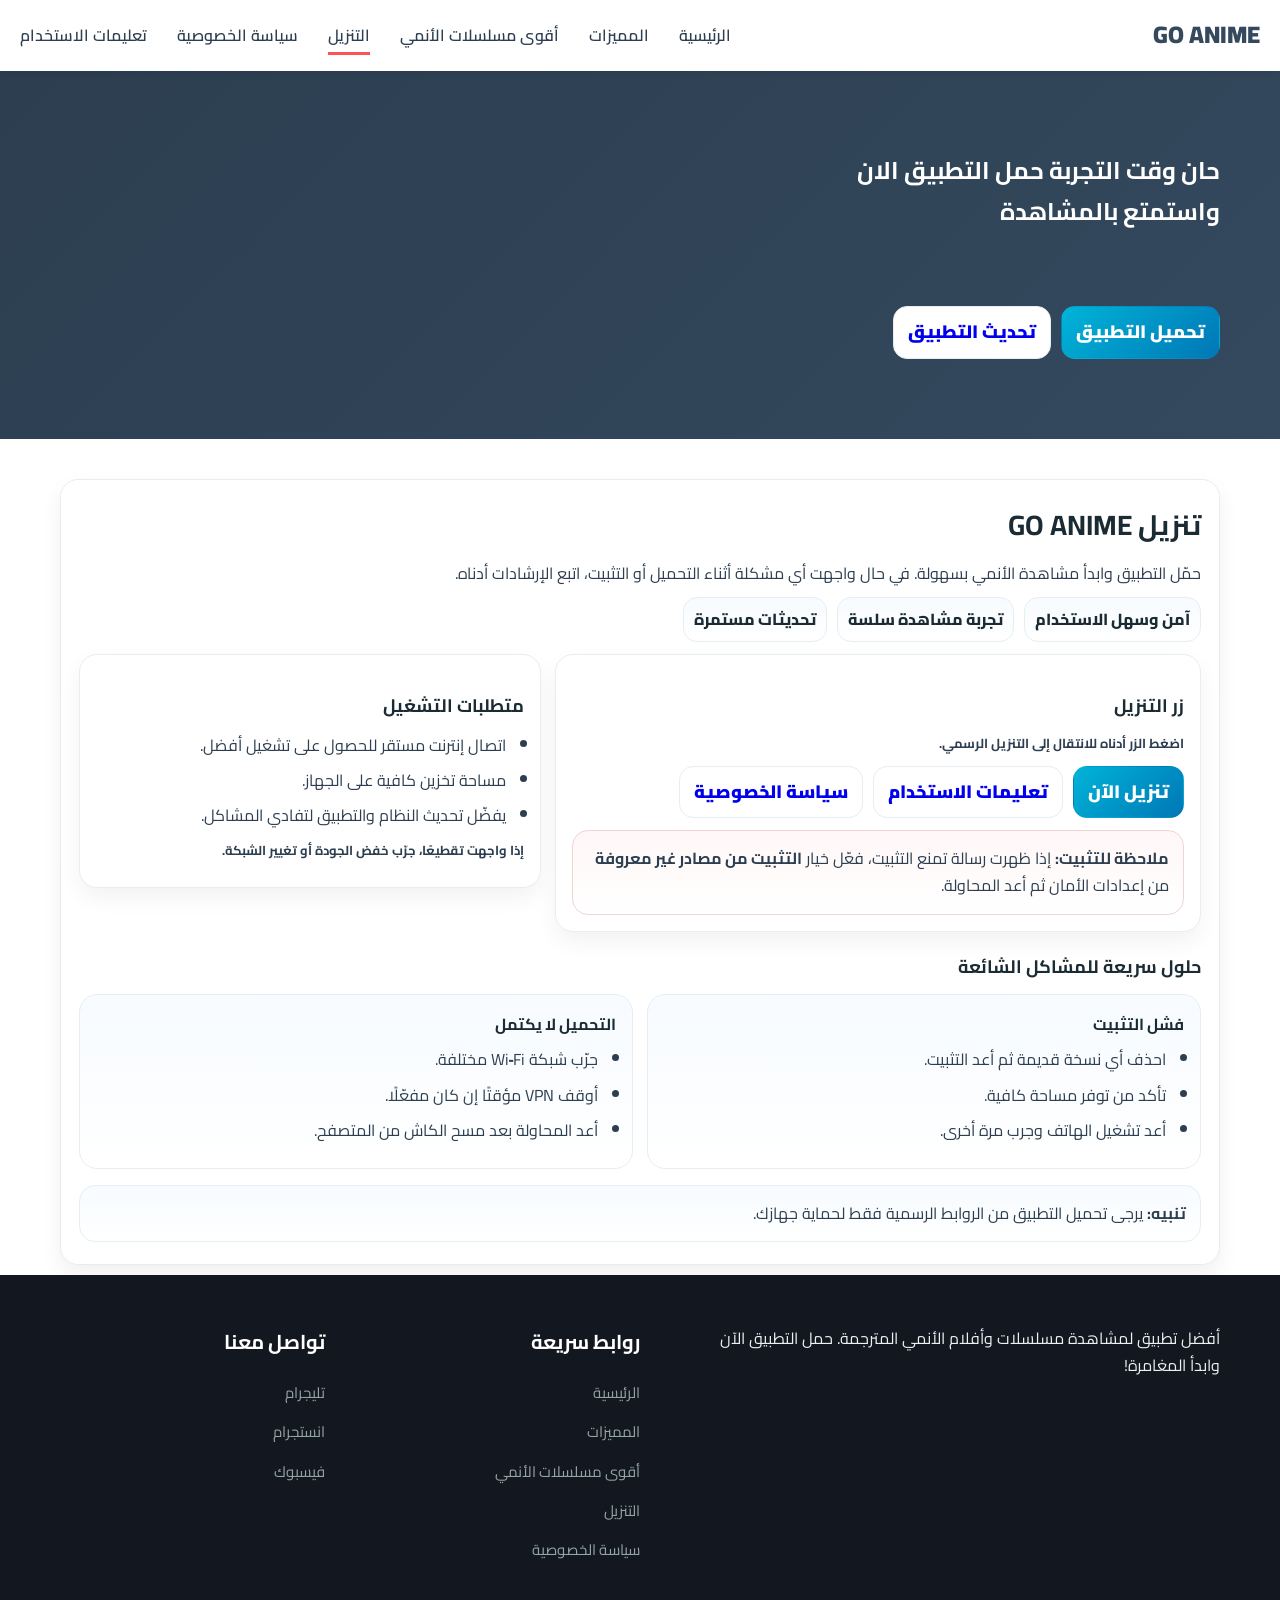
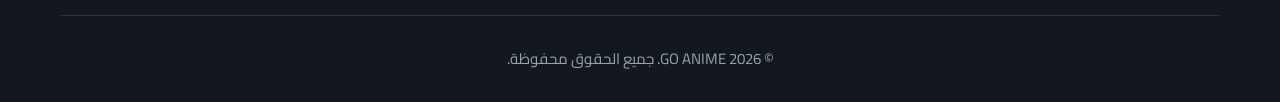
==== commit 72ceb35f: "Add files via upload" ====
--- a/download.html
+++ b/download.html
@@ -1,95 +1,457 @@
 <!DOCTYPE html>
-
 <html dir="rtl" lang="ar">
 <head>
 <meta charset="utf-8"/>
 <meta content="width=device-width,initial-scale=1" name="viewport"/>
 <title>تنزيل تطبيق GO ANIME - تحميل مباشر للأندرويد</title>
-<meta content="صفحة تنزيل GO ANIME: تحميل التطبيق أو تحديثه، مع متطلبات التشغيل وحلول سريعة للمشاكل الشائعة." name="description"/>
+<meta content="صفحة تنزيل تطبيق GO ANIME للأندرويد: زر تحميل مباشر، وصف للتطبيق، ومميزات تساعدك تبدأ مشاهدة الأنمي بسرعة وبجودة عالية." name="description"/>
 <meta content="index,follow,max-image-preview:large,max-snippet:-1,max-video-preview:-1" name="robots"/>
 <link href="https://www.go-anime-app.com/download.html" rel="canonical"/>
 <link href="https://fonts.googleapis.com/css2?family=Cairo:wght@400;600;700;800;900&amp;family=Tajawal:wght@400;500;700;800&amp;display=swap" rel="stylesheet"/>
-<link href="style.css" rel="stylesheet"/></head>
+
+<style>
+* { margin:0; padding:0; box-sizing:border-box; }
+body { font-family:'Cairo','Tajawal',sans-serif; line-height:1.7; color:#2C3E50; background:#fff; overflow-x:hidden; }
+a { text-decoration:none; }
+
+:root {
+  --primary-dark:#2C3E50;
+  --accent-color:#FF5252;
+  --light-bg:#F5F7FA;
+  --text-dark:#2C3E50;
+  --text-light:#fff;
+  --shadow-sm:0 2px 8px rgba(0,0,0,0.1);
+  --shadow-md:0 4px 16px rgba(0,0,0,0.15);
+  --feature-gray:#34495E;
+  --contact-gray:#34495E;
+}
+
+/* Containers */
+.container { max-width:1200px; margin:0 auto; padding:0 20px; }
+
+/* Navbar */
+.navbar { background:#fff; box-shadow:var(--shadow-sm); position:sticky; top:0; z-index:1000; }
+.nav-container { display:flex; justify-content:space-between; align-items:center; padding:15px 20px; }
+.logo-text { font-size:24px; font-weight:900; color:#34495E; }
+.nav-menu { display:flex; list-style:none; gap:30px; }
+.nav-menu a { color:var(--text-dark); font-weight:600; position:relative; }
+.nav-menu a::after { content:''; position:absolute; bottom:-5px; left:0; width:0; height:3px; background:var(--accent-color); transition:0.3s; }
+.nav-menu a:hover::after, .nav-menu a.active::after { width:100%; }
+.menu-toggle { display:none; flex-direction:column; gap:5px; cursor:pointer; }
+.menu-toggle span { width:25px; height:3px; background:var(--primary-dark); border-radius:2px; }
+
+/* Hero */
+.hero { background:linear-gradient(135deg,#2C3E50 0%,#34495E 100%); color:#fff; padding:80px 0; }
+.hero-content { display:grid; grid-template-columns:1fr 1fr; gap:60px; align-items:center; }
+.hero-text h1 { font-size:48px; font-weight:900; margin-bottom:20px; line-height:1.2; }
+.hero-text p { font-size:20px; margin-bottom:35px; opacity:0.95; }
+.hero-buttons { display:flex; gap:15px; flex-wrap:wrap; }
+.btn { display:inline-flex; align-items:center; gap:10px; padding:16px 32px; font-size:18px; font-weight:700; border-radius:12px; transition:all 0.3s; cursor:pointer; border:none; }
+.btn-primary { background:#fff; color:var(--primary-dark); } 
+.btn-primary:hover { transform:translateY(-3px); box-shadow:0 8px 20px rgba(0,0,0,0.2); }
+.btn-secondary { background:#fff; color:var(--primary-dark); }
+.btn-secondary:hover { transform:translateY(-3px); box-shadow:0 8px 20px rgba(0,0,0,0.2); }
+
+/* Contact Bar Buttons */
+.contact-bar { padding:25px 0; text-align:center; }
+.contact-links { display:flex; justify-content:center; gap:20px; flex-wrap:wrap; }
+.contact-btn {
+  display:flex;
+  align-items:center;
+  justify-content:center;
+  padding:15px;
+  background: var(--contact-gray);
+  border-radius:12px;
+  box-shadow: var(--shadow-sm);
+  width:60px;
+  height:60px;
+  transition:all 0.3s;
+  border:none;
+}
+.contact-btn svg {
+  width:28px;
+  height:28px;
+  fill: #fff;
+}
+.contact-btn:hover {
+  transform:translateY(-3px);
+  box-shadow: var(--shadow-md);
+  opacity:0.9;
+}
+
+/* Features */
+.features-section { padding:80px 0; background:var(--light-bg); }
+.section-title { text-align:center; margin-bottom:60px; }
+.section-title h2 { font-size:42px; font-weight:900; color:var(--text-dark); margin-bottom:15px; }
+.features-grid { display:grid; grid-template-columns:repeat(auto-fit,minmax(300px,1fr)); gap:40px; }
+.feature-card { background:var(--feature-gray); padding:40px 30px; border-radius:20px; text-align:center; box-shadow:var(--shadow-sm); transition:0.4s; cursor:pointer; color:#fff; }
+.feature-card:hover { transform:translateY(-10px); box-shadow:0 8px 32px rgba(0,0,0,0.2); }
+.feature-icon { width:80px; height:80px; margin:0 auto 25px; background:#fff; border-radius:20px; display:flex; align-items:center; justify-content:center; color:var(--feature-gray); font-size:36px; font-weight:bold; }
+.feature-card h3 { font-size:24px; font-weight:800; margin-bottom:15px; }
+.feature-card p { font-size:16px; line-height:1.8; }
+
+/* Download Section */
+.download-section { padding:80px 0; background:linear-gradient(135deg,#2C3E50 0%,#34495E 100%); color:#fff; text-align:center; }
+.download-content h2 { font-size:42px; font-weight:900; margin-bottom:20px; }
+.download-buttons { display:flex; justify-content:center; gap:20px; flex-wrap:wrap; }
+.download-buttons .btn-primary { background:#fff; color:var(--primary-dark); }
+.download-buttons .btn-primary:hover { transform:translateY(-3px); }
+.download-buttons .btn-secondary { background:#fff; color:var(--primary-dark); }
+.download-buttons .btn-secondary:hover { transform:translateY(-3px); }
+
+/* Privacy Section (kept inside page) */
+.privacy-section { padding:80px 0; background:#fff; }
+.privacy-wrap { max-width:900px; margin:0 auto; padding:0 20px; }
+.privacy-card { background:var(--light-bg); border:1px solid #e7ecf2; padding:22px; border-radius:18px; box-shadow:var(--shadow-sm); }
+.privacy-card h2 { font-size:36px; font-weight:900; margin-bottom:10px; color:var(--text-dark); text-align:center; }
+.privacy-card .muted { color:#607080; font-size:14px; text-align:center; margin-bottom:18px; }
+.privacy-card h3 { font-size:20px; margin:18px 0 8px; }
+.privacy-card p, .privacy-card li { font-size:16px; line-height:1.9; }
+.privacy-card ul { padding:0 20px; margin:8px 0; }
+.privacy-email { color:var(--accent-color); font-weight:700; }
+.privacy-cta { display:flex; justify-content:center; margin-top:16px; }
+.privacy-cta a { background:#fff; color:var(--primary-dark); border-radius:12px; padding:12px 18px; font-weight:800; box-shadow:var(--shadow-sm); transition:0.3s; }
+.privacy-cta a:hover { transform:translateY(-2px); box-shadow:var(--shadow-md); }
+
+/* Footer */
+footer { background:#131820; color:#ECF0F1; padding:50px 0 30px; }
+.footer-content { display:grid; grid-template-columns:2fr 1fr 1fr; gap:50px; margin-bottom:40px; }
+.footer-links h4 { font-size:20px; font-weight:700; margin-bottom:20px; color:#fff; }
+.footer-links ul { list-style:none; }
+.footer-links ul li { margin-bottom:12px; }
+.footer-links ul li a { color:#95A5A6; font-size:15px; transition:0.3s; }
+.footer-links ul li a:hover { color:var(--accent-color); padding-right:5px; }
+.footer-bottom { text-align:center; padding-top:30px; border-top:1px solid rgba(255,255,255,0.1); color:#95A5A6; font-size:15px; }
+
+/* Responsive */
+@media (max-width:968px) { .hero-content { grid-template-columns:1fr; gap:40px; text-align:center; } }
+@media (max-width:768px) {
+  .menu-toggle { display:flex; }
+  .nav-menu { flex-direction:column; max-height:0; overflow:hidden; transition:0.3s; }
+  .nav-menu.active { max-height:420px; }
+  .nav-menu li { border-bottom:1px solid #E0E4E8; padding:12px 0; }
+  .hero-buttons, .download-buttons { flex-direction:column; }
+  .btn { width:100%; justify-content:center; }
+  .privacy-card h2 { font-size:26px; }
+}
+@media (max-width:480px) { .hero-text h1 { font-size:28px; } .section-title h2 { font-size:26px; } .feature-card { padding:30px 20px; } }
+
+/* (Kept) screen-card styles - even if unused, per your request not to delete anything */
+.screen-card:hover{transform:translateY(-6px);box-shadow:var(--shadow-md);}
+.screen-card img{width:100%;display:block;}
+.screen-card .cap{padding:8px 10px;font-size:13px;color:#607080;text-align:center;}
+
+/* ===== Screenshots title centered above phone (WEB + MOBILE) ===== */
+.screens-section{
+  padding:80px 0;
+  background:#fff;
+}
+.screens-header{
+  text-align:center;
+  margin-bottom:22px;
+}
+.screens-header h2{
+  font-size:42px;
+  font-weight:900;
+  color:var(--text-dark);
+  margin:0;
+}
+.screens-layout{
+  display:flex;
+  justify-content:center;
+}
+@media (max-width:480px){
+  .screens-header h2{ font-size:26px; }
+}
+/* ===== End screenshots title styles ===== */
+
+.phone-wrap{display:flex;justify-content:center;}
+.phone{
+  width:260px;
+  height:520px;
+  border-radius:36px;
+  background:#0f141a;
+  padding:12px;
+  box-shadow:0 20px 40px rgba(0,0,0,.25);
+}
+.phone-screen{
+  width:100%;
+  height:100%;
+  border-radius:28px;
+  overflow:hidden;
+  background:#000;
+}
+.phone-screen img{
+  width:100%;
+  height:100%;
+  object-fit:cover;
+  transition:opacity .25s ease;
+}
+
+.phone-dots{
+  display:flex;
+  justify-content:center;
+  gap:8px;
+  margin-top:10px;
+}
+.phone-dots span{
+  width:8px;height:8px;border-radius:50%;
+  background:#cfd6df;
+}
+.phone-dots span.active{background:var(--accent-color);}
+
+@media(max-width:900px){
+  .screens-layout{grid-template-columns:1fr;}
+  .phone{margin-top:25px;}
+}
+/* ===== Top Anime Section (Grid + SEO cards) ===== */
+.anime-grid{
+  display:grid;
+  grid-template-columns:repeat(auto-fit,minmax(300px,1fr));
+  gap:40px;
+}
+.anime-title{ margin:0 0 10px; }
+.anime-title .en{
+  display:block;
+  font-size:22px;
+  font-weight:900;
+  margin-bottom:6px;
+  direction:ltr;
+  unicode-bidi:bidi-override;
+}
+.anime-title .ar{
+  display:block;
+  font-size:16px;
+  font-weight:700;
+  color:rgba(255,255,255,0.82);
+}
+
+/* Hide icons in Top Anime cards (keep HTML clean) */
+#top-anime .feature-icon{ display:none !important; }
+
+/* Equal height cards for professional grid */
+#top-anime .feature-card{
+  display:flex;
+  flex-direction:column;
+  min-height:230px;
+  padding-top:22px;
+}
+
+/* Keep description aligned */
+#top-anime .feature-card p{
+  margin-top:8px;
+  flex-grow:1;
+  display:-webkit-box;
+  -webkit-line-clamp:3;
+  -webkit-box-orient:vertical;
+  overflow:hidden;
+}
+/* ===== End Top Anime Section ===== */
+
+/* FAQ cards (إطار طولي) */
+.faq-card{min-height:170px}
+/* Navbar right align (RTL) */
+.nav-container{justify-content:space-between}
+.nav-menu{margin-right:auto}
+
+/* Page-specific additions */
+
+/* --- Download page enhancements (same site theme) --- */
+.page-shell{padding:40px 0 10px}
+.page-card{
+  background:#ffffff;
+  border:1px solid #e6eef2;
+  border-radius:18px;
+  padding:22px 18px;
+  box-shadow:0 10px 22px rgba(0,0,0,.06);
+}
+.page-card h1{
+  margin:0 0 10px;
+  font-size:28px;
+  color:#1b2b34;
+}
+.page-card h2{
+  margin:20px 0 10px;
+  font-size:18px;
+  color:#1b2b34;
+}
+.page-card p{margin:10px 0;color:#2C3E50}
+.badges{
+  display:flex; gap:10px; flex-wrap:wrap;
+  margin:10px 0 0;
+}
+.badge{
+  padding:8px 10px;
+  border-radius:14px;
+  border:1px solid #e6eef2;
+  background:linear-gradient(180deg,#f7fbff,#ffffff);
+  font-weight:800;
+  color:#1b2b34;
+}
+.download-grid{
+  display:grid;
+  grid-template-columns: 1.4fr 1fr;
+  gap:14px;
+  margin-top:12px;
+  align-items:start;
+}
+.panel{
+  border:1px solid #e6eef2;
+  border-radius:18px;
+  padding:16px;
+  background:#ffffff;
+  box-shadow:0 10px 22px rgba(0,0,0,.05);
+}
+.btn-row{display:flex; gap:10px; flex-wrap:wrap; margin-top:12px;}
+.btn{
+  display:inline-block;
+  padding:10px 14px;
+  border-radius:14px;
+  border:1px solid #e6eef2;
+  background:#ffffff;
+  font-weight:900;
+}
+.btn-primary{
+  background:linear-gradient(135deg,#00B4D8,#0077B6) !important;
+  color:#fff !important;
+  border-color:transparent !important;
+}
+.small{color:#607D8B;font-size:13px;font-weight:700}
+.req ul{margin:10px 0;padding:0 18px 0 0}
+.req li{margin:8px 0;color:#2C3E50}
+.warning{
+  margin-top:12px;
+  padding:14px 14px;
+  border-radius:16px;
+  background:linear-gradient(180deg,#fff7f7,#ffffff);
+  border:1px solid #f0d5d5;
+}
+.note{
+  margin-top:16px;
+  padding:14px 14px;
+  border-radius:16px;
+  background:linear-gradient(180deg,#f7fbff,#ffffff);
+  border:1px solid #e6eef2;
+}
+.kb{
+  display:grid;
+  grid-template-columns: repeat(2, minmax(0, 1fr));
+  gap:14px;
+  margin-top:12px;
+}
+.kb .box{
+  background:linear-gradient(180deg,#f7fbff,#ffffff);
+  border:1px solid #e6eef2;
+  border-radius:18px;
+  padding:16px;
+}
+.kb .box h3{margin:0 0 8px;color:#1b2b34;font-size:16px}
+.kb .box ul{margin:0;padding:0 18px 0 0}
+.kb .box li{margin:8px 0;color:#2C3E50}
+@media (max-width: 900px){
+  .download-grid{grid-template-columns: 1fr;}
+}
+@media (max-width: 560px){
+  .page-card{padding:18px 14px}
+  .page-card h1{font-size:24px}
+  .kb{grid-template-columns:1fr}
+}
+
+</style>
+</head>
+
 <body>
 <nav class="navbar">
 <div class="nav-container">
 <a class="logo" href="#"><span class="logo-text">GO ANIME</span></a>
-<ul class="nav-menu" id="navMenu"><li><a href="https://www.go-anime-app.com/">الرئيسية</a></li><li><a href="https://www.go-anime-app.com/#features">المميزات</a></li><li><a href="https://www.go-anime-app.com/#top-anime">أقوى مسلسلات الأنمي</a></li><li><a class="active" href="https://www.go-anime-app.com/download.html" rel="noopener" target="_blank">التنزيل</a></li><li><a href="https://www.go-anime-app.com/privacy-policy.html" rel="noopener" target="_blank">سياسة الخصوصية</a></li><li><a href="https://www.go-anime-app.com/how-to-use.html" rel="noopener" target="_blank">تعليمات الاستخدام</a></li></ul>
+<ul class="nav-menu" id="navMenu"><li><a  href="https://www.go-anime-app.com/">الرئيسية</a></li><li><a href="https://www.go-anime-app.com/#features">المميزات</a></li><li><a href="https://www.go-anime-app.com/#top-anime">أقوى مسلسلات الأنمي</a></li><li><a class="active" href="https://www.go-anime-app.com/download.html" rel="noopener" target="_blank">التنزيل</a></li><li><a href="https://www.go-anime-app.com/privacy-policy.html" rel="noopener" target="_blank">سياسة الخصوصية</a></li><li><a href="https://www.go-anime-app.com/how-to-use.html" rel="noopener" target="_blank">تعليمات الاستخدام</a></li></ul>
 <div class="menu-toggle" onclick="toggleMenu()"><span></span><span></span><span></span></div>
 </div>
+
 </nav>
+
 <section class="hero" id="home">
-<div class="container">
-<div class="hero-content" style="max-width:900px">
-<h1>حان وقت التجربة حمل التطبيق الان واستمتع بالمشاهدة</h1>
-<p>
+  <div class="container">
+    <div class="hero-content" style="max-width:900px">
+      <h1>حان وقت التجربة حمل التطبيق الان واستمتع بالمشاهدة</h1>
+      <p>
 <div style="margin-top:14px; display:flex; gap:10px; flex-wrap:wrap;">
-<a class="btn btn-primary" href="https://www.xgtimayfsa.com/download/go_anime_v1.apk" rel="noopener" target="_blank">تحميل التطبيق</a>
-<a class="btn" href="https://www.xgtimayfsa.com/download/go_anime_v1.apk" rel="noopener" target="_blank">تحديث التطبيق</a>
+  <a class="btn btn-primary" href="https://www.xgtimayfsa.com/download/go_anime_v1.apk" target="_blank" rel="noopener">تحميل التطبيق</a>
+  <a class="btn" href="https://www.xgtimayfsa.com/download/go_anime_v1.apk" target="_blank" rel="noopener">تحديث التطبيق</a>
 </div>
 </p>
-</div>
-</div>
+    </div>
+  </div>
 </section>
+
 <section class="features page-shell">
-<div class="container">
+  <div class="container">
+    
 <div class="page-card">
-<h2>تنزيل GO ANIME</h2>
-<p>حمّل التطبيق وابدأ مشاهدة الأنمي بسهولة. في حال واجهت أي مشكلة أثناء التحميل أو التثبيت، اتبع الإرشادات أدناه.</p>
-<div class="badges">
-<span class="badge">آمن وسهل الاستخدام</span>
-<span class="badge">تجربة مشاهدة سلسة</span>
-<span class="badge">تحديثات مستمرة</span>
-</div>
-<div class="download-grid">
-<div class="panel">
-<h2>زر التنزيل</h2>
-<p class="small">اضغط الزر أدناه للانتقال إلى التنزيل الرسمي.</p>
-<div class="btn-row">
-<a class="btn btn-primary" href="https://www.xgtimayfsa.com/download/go_anime_v1.apk" rel="noopener" target="_blank">تنزيل الآن</a>
-<a class="btn" href="https://www.go-anime-app.com/how-to-use.html" rel="noopener" target="_blank">تعليمات الاستخدام</a>
-<a class="btn" href="https://www.go-anime-app.com/privacy-policy.html" rel="noopener" target="_blank">سياسة الخصوصية</a>
-</div>
-<div class="warning">
-<strong>ملاحظة للتثبيت:</strong>
+  <h1>تنزيل GO ANIME</h1>
+  <p>حمّل التطبيق وابدأ مشاهدة الأنمي بسهولة. في حال واجهت أي مشكلة أثناء التحميل أو التثبيت، اتبع الإرشادات أدناه.</p>
+
+  <div class="badges">
+    <span class="badge">آمن وسهل الاستخدام</span>
+    <span class="badge">تجربة مشاهدة سلسة</span>
+    <span class="badge">تحديثات مستمرة</span>
+  </div>
+
+  <div class="download-grid">
+    <div class="panel">
+      <h2>زر التنزيل</h2>
+      <p class="small">اضغط الزر أدناه للانتقال إلى التنزيل الرسمي.</p>
+      <div class="btn-row">
+        <a class="btn btn-primary" href="https://www.xgtimayfsa.com/download/go_anime_v1.apk" target="_blank" rel="noopener">تنزيل الآن</a>
+        <a class="btn" href="https://www.go-anime-app.com/how-to-use.html" target="_blank" rel="noopener">تعليمات الاستخدام</a>
+        <a class="btn" href="https://www.go-anime-app.com/privacy-policy.html" target="_blank" rel="noopener">سياسة الخصوصية</a>
+      </div>
+
+      <div class="warning">
+        <strong>ملاحظة للتثبيت:</strong>
         إذا ظهرت رسالة تمنع التثبيت، فعّل خيار <strong>التثبيت من مصادر غير معروفة</strong> من إعدادات الأمان ثم أعد المحاولة.
       </div>
-</div>
-<div class="panel req">
-<h2>متطلبات التشغيل</h2>
-<ul>
-<li>اتصال إنترنت مستقر للحصول على تشغيل أفضل.</li>
-<li>مساحة تخزين كافية على الجهاز.</li>
-<li>يفضّل تحديث النظام والتطبيق لتفادي المشاكل.</li>
-</ul>
-<p class="small">إذا واجهت تقطيعًا، جرّب خفض الجودة أو تغيير الشبكة.</p>
-</div>
-</div>
-<h2>حلول سريعة للمشاكل الشائعة</h2>
-<div class="kb">
-<div class="box">
-<h3>فشل التثبيت</h3>
-<ul>
-<li>احذف أي نسخة قديمة ثم أعد التثبيت.</li>
-<li>تأكد من توفر مساحة كافية.</li>
-<li>أعد تشغيل الهاتف وجرب مرة أخرى.</li>
-</ul>
-</div>
-<div class="box">
-<h3>التحميل لا يكتمل</h3>
-<ul>
-<li>جرّب شبكة Wi‑Fi مختلفة.</li>
-<li>أوقف VPN مؤقتًا إن كان مفعّلًا.</li>
-<li>أعد المحاولة بعد مسح الكاش من المتصفح.</li>
-</ul>
-</div>
-</div>
-<div class="note">
-<strong>تنبيه:</strong> يرجى تحميل التطبيق من الروابط الرسمية فقط لحماية جهازك.
-  </div>
-</div>
-</div>
+    </div>
+
+    <div class="panel req">
+      <h2>متطلبات التشغيل</h2>
+      <ul>
+        <li>اتصال إنترنت مستقر للحصول على تشغيل أفضل.</li>
+        <li>مساحة تخزين كافية على الجهاز.</li>
+        <li>يفضّل تحديث النظام والتطبيق لتفادي المشاكل.</li>
+      </ul>
+      <p class="small">إذا واجهت تقطيعًا، جرّب خفض الجودة أو تغيير الشبكة.</p>
+    </div>
+  </div>
+
+  <h2>حلول سريعة للمشاكل الشائعة</h2>
+  <div class="kb">
+    <div class="box">
+      <h3>فشل التثبيت</h3>
+      <ul>
+        <li>احذف أي نسخة قديمة ثم أعد التثبيت.</li>
+        <li>تأكد من توفر مساحة كافية.</li>
+        <li>أعد تشغيل الهاتف وجرب مرة أخرى.</li>
+      </ul>
+    </div>
+    <div class="box">
+      <h3>التحميل لا يكتمل</h3>
+      <ul>
+        <li>جرّب شبكة Wi‑Fi مختلفة.</li>
+        <li>أوقف VPN مؤقتًا إن كان مفعّلًا.</li>
+        <li>أعد المحاولة بعد مسح الكاش من المتصفح.</li>
+      </ul>
+    </div>
+  </div>
+
+  <div class="note">
+    <strong>تنبيه:</strong> يرجى تحميل التطبيق من الروابط الرسمية فقط لحماية جهازك.
+  </div>
+</div>
+
+  </div>
 </section>
+
 <footer>
 <div class="container">
 <div class="footer-content">
@@ -110,17 +472,19 @@
 <div class="footer-links">
 <h4>تواصل معنا</h4>
 <ul>
-<li><a href="https://t.me/goanimeapp" rel="noopener" target="_blank">تليجرام</a></li>
-<li><a href="https://www.instagram.com/goanimeapp" rel="noopener" target="_blank">انستجرام</a></li>
-<li><a href="https://www.facebook.com/goanimeapp" rel="noopener" target="_blank">فيسبوك</a></li>
+<li><a href="https://t.me/goanimeapp" target="_blank">تليجرام</a></li>
+<li><a href="https://www.instagram.com/goanimeapp" target="_blank" rel="noopener">انستجرام</a></li>
+<li><a href="https://www.facebook.com/goanimeapp" target="_blank">فيسبوك</a></li>
 </ul>
 </div>
 </div>
 <div class="footer-bottom">© 2026 GO ANIME. جميع الحقوق محفوظة.</div>
 </div>
 </footer>
+
 <script>
 function toggleMenu() { document.getElementById('navMenu').classList.toggle('active'); }
 </script>
+
 </body>
 </html>
